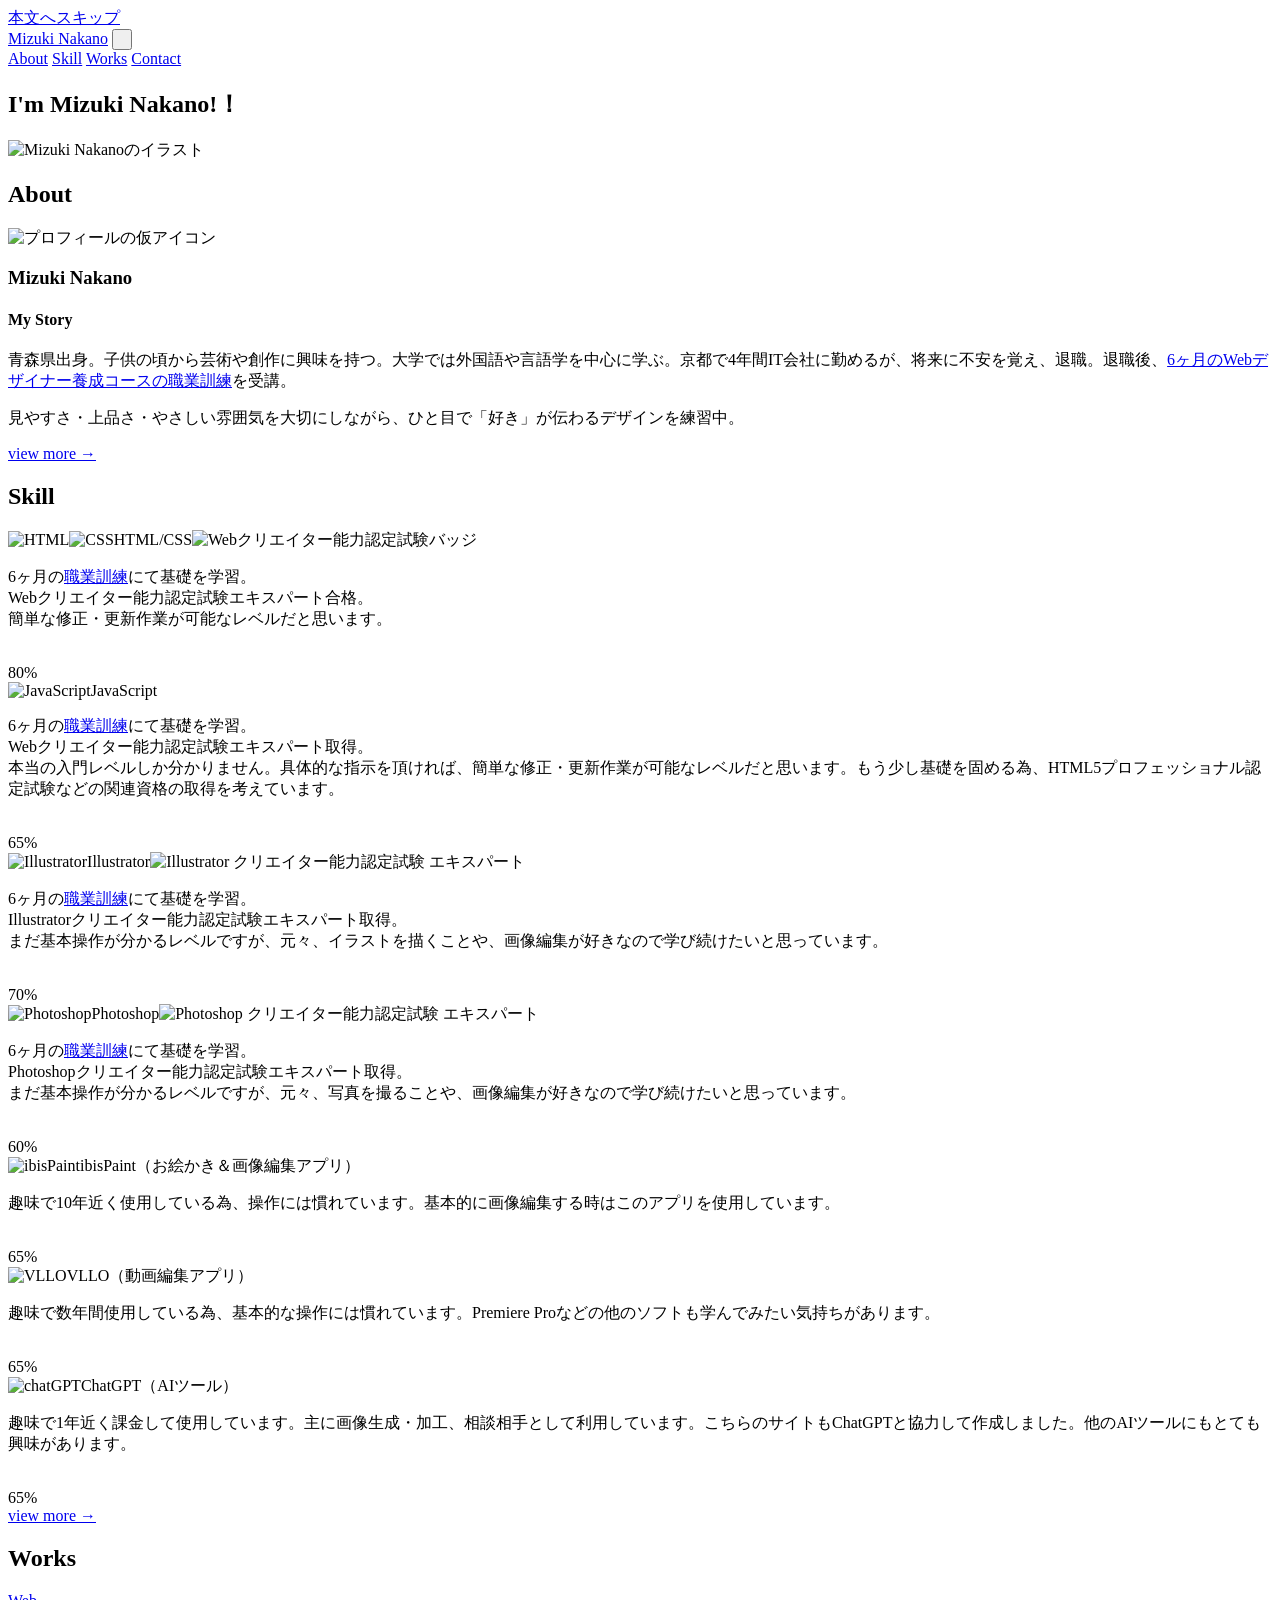
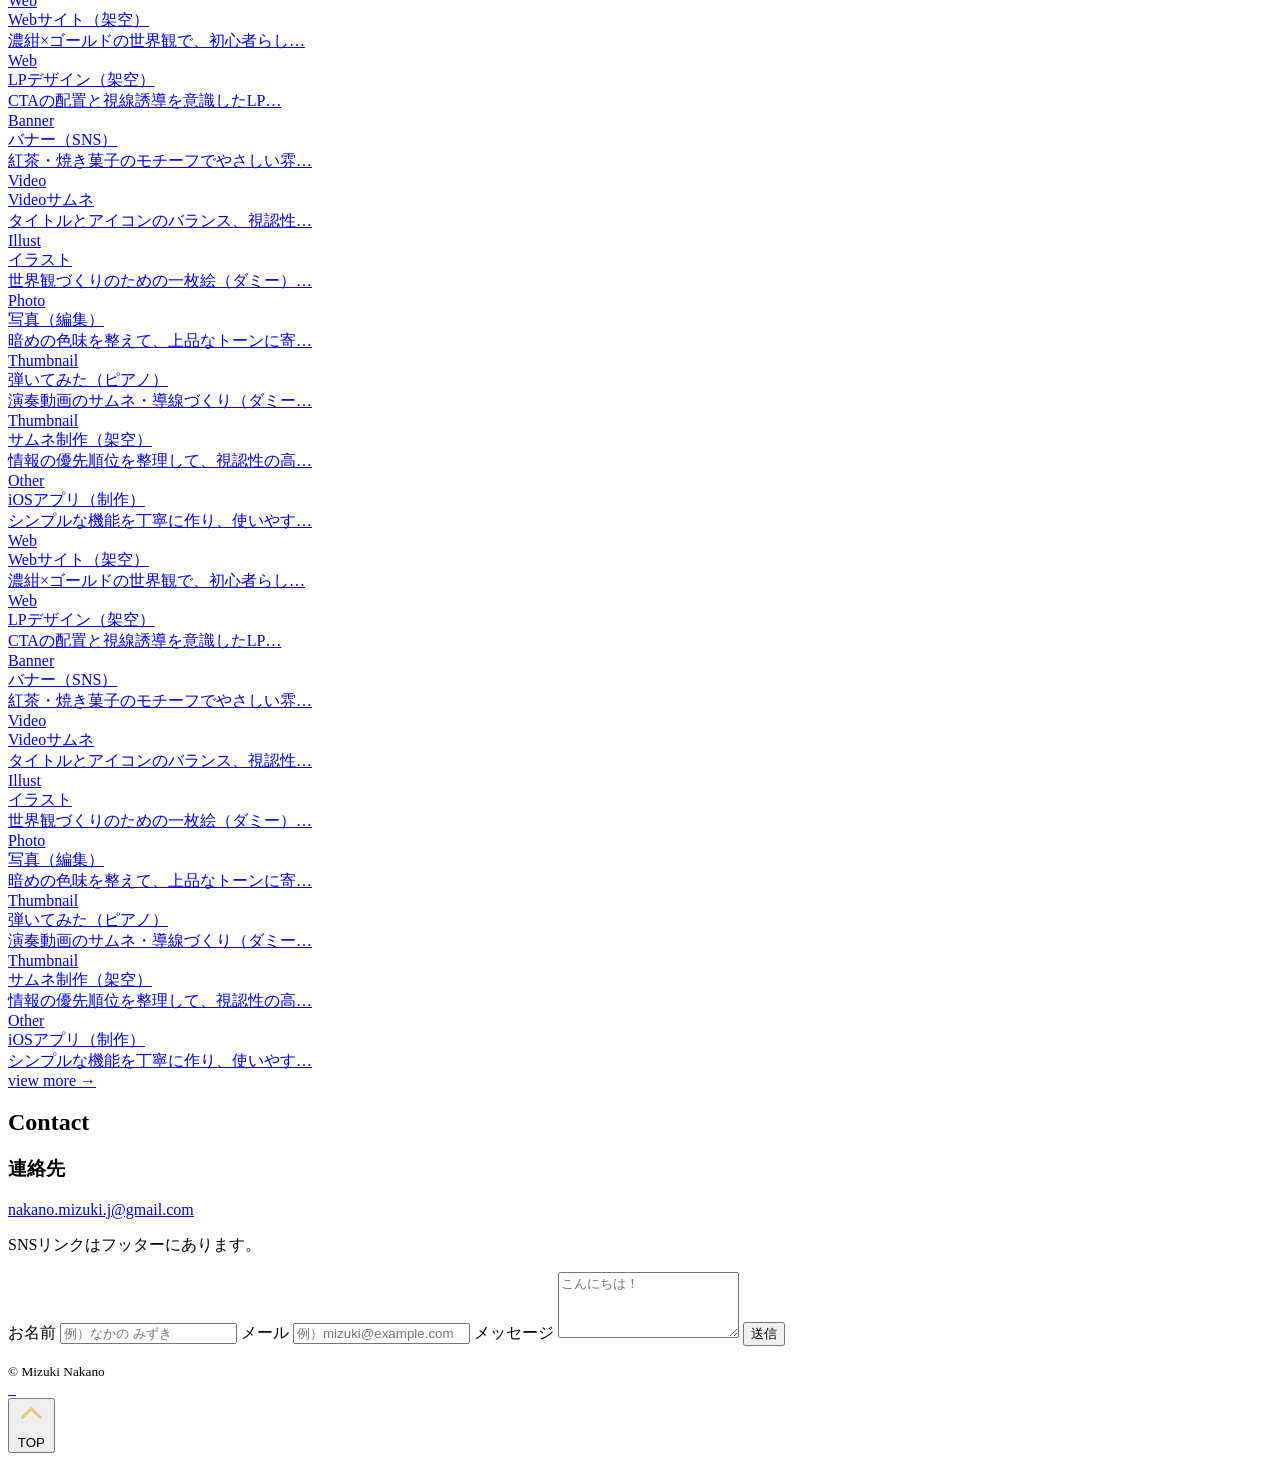
==== index.html @ 943a60b4 "MdTS追加" ====
<!DOCTYPE html>

<html lang="ja">
<head>
<meta charset="utf-8"/>
<meta content="width=device-width, initial-scale=1" name="viewport"/>
<title>Mizuki Nakano | Portfolio</title>
<meta content="濃紺×ゴールド、紅茶と音楽モチーフのポートフォリオ（テンプレ）" name="description"/>
<link href="style.css" rel="stylesheet"/>
</head>
<body>
<a class="skip" href="#main">本文へスキップ</a>
<div aria-hidden="true" class="float-layer"></div>
<header class="header">
<div class="header__inner">
<a class="site-title" href="index.html">Mizuki Nakano</a>
<button aria-controls="nav" aria-expanded="false" aria-label="メニュー" class="music-menu" id="menuBtn">
<span aria-hidden="true" class="music-menu__icon">
<img alt="" class="music-menu__img music-menu__img--staff" src="assets/img/menu-staff.png"/>
<img alt="" class="music-menu__img music-menu__img--rest" src="assets/img/menu-rest.png"/>
</span>
</button>
<nav aria-label="メインナビゲーション" class="nav" id="nav">
<a class="nav__link nav__link--eighth" href="about.html">About</a>
<a class="nav__link nav__link--double-eighth" href="skill.html">Skill</a>
<a class="nav__link nav__link--quarter" href="works.html">Works</a>
<a class="nav__link nav__link--triplet" href="index.html#contact">Contact</a>
</nav>
</div>
</header>
<main id="main">
<section class="hero hero--full" id="top">
<div class="hero__inner">
<div class="hero__copy">
<h1>I'm <span class="accent">Mizuki Nakano!！<!DOCTYPE html>
<html lang="en">
<head>
  <meta charset="UTF-8">
  <meta name="viewport" content="width=device-width, initial-scale=1.0">
  <title>Document</title>
</head>
<body>
  
</body>
</html></span></h1>
</div>
<div class="hero__media">
<img alt="Mizuki Nakanoのイラスト" class="hero__portrait" src="assets/img/mizuki-portrait.png"/>
</div>
</div>
</section>
<section class="section section--full" id="about">
<div class="wrap">
<h2 class="section__title">About</h2>
<div class="profile">
<div class="profile__avatar">
<img alt="プロフィールの仮アイコン" src="assets/img/avatar-top.jpg"/>
</div>
<div class="profile__main">
<h3 class="profile__name">Mizuki Nakano</h3>
<div class="story">
<h4 class="story__title">My Story</h4>
<p class="story__p">青森県出身。子供の頃から芸術や創作に興味を持つ。大学では外国語や言語学を中心に学ぶ。京都で4年間IT会社に勤めるが、将来に不安を覚え、退職。退職後、<a href="https://www.jeed.go.jp/location/shibu/hokkaido/q2k4vk000000t7z4-att/a1723510893607.pdf" target="_blank" rel="noopener noreferrer" class="link-pdf">6ヶ月のWebデザイナー養成コースの職業訓練</a>を受講。</p>
<p class="story__p">見やすさ・上品さ・やさしい雰囲気を大切にしながら、ひと目で「好き」が伝わるデザインを練習中。</p>
</div>
<div class="viewmore">
<a class="viewmore__link" href="about.html">view more →</a>
</div>
</div>
</div>
</div>
</section>
<section class="section section--soft section--full" id="skill">
<div class="wrap">
<h2 class="section__title">Skill</h2>
<div class="skill-grid">
<div class="skill-item has-badge">
<div class="skill-item__top"><span class="skill-title"><img src="assets/icons/html.svg" alt="HTML" class="skill-icon" id="html"><img src="assets/icons/css.svg" alt="CSS" class="skill-icon" id="css">HTML/CSS</span><img alt="Webクリエイター能力認定試験バッジ" class="skill-badge" src="assets/img/badge-webcreater.png"/></div>
<p class="skill-item__desc">6ヶ月の<a href="https://www.jeed.go.jp/location/shibu/hokkaido/q2k4vk000000t7z4-att/a1723510893607.pdf" target="_blank" rel="noopener noreferrer" class="link-pdf">職業訓練</a>にて基礎を学習。<br>Webクリエイター能力認定試験エキスパート合格。<br>簡単な修正・更新作業が可能なレベルだと思います。</p>
<div class="skill-item__notes">
<!-- <p class="skill-item__note">6ヶ月の職業訓練にて基礎を学習。</p>
<p class="skill-item__note">Webクリエイター能力認定試験エキスパート受験予定。</p> -->
</div>
<div class="skill-item__meter"><div class="teacup-meter teacup-meter--pour" data-level="80">
<div aria-hidden="true" class="teacup-meter__stack tea-container">
  <img class="tea-base" alt="" src="assets/img/tea_anim/cup60_01.png"/>
  <img class="tea-frame" data-frame="2" alt="" src="assets/img/tea_anim/cup60_02.png"/>
  <img class="tea-frame" data-frame="3" alt="" src="assets/img/tea_anim/cup60_03.png"/>
  <img class="tea-frame" data-frame="4" alt="" src="assets/img/tea_anim/cup60_04.png"/>
  <img class="tea-frame" data-frame="5" alt="" src="assets/img/tea_anim/cup60_05.png"/>
  <img class="tea-frame" data-frame="6" alt="" src="assets/img/tea_anim/cup60_06.png"/>
  <img class="tea-frame" data-frame="7" alt="" src="assets/img/tea_anim/cup60_07.png"/>
  <img class="tea-final" data-final="true" alt="" src="assets/img/tea_anim/cup60_08.png"/>
</div>
<div class="teacup-meter__pct">80%</div></div>
</div>
</div>
<div class="skill-item">
<div class="skill-item__top"><span class="skill-title"><img src="assets/icons/javascript.svg" alt="JavaScript" class="skill-icon" id="javascript">JavaScript</span></div>
<p class="skill-item__desc">6ヶ月の<a href="https://www.jeed.go.jp/location/shibu/hokkaido/q2k4vk000000t7z4-att/a1723510893607.pdf" target="_blank" rel="noopener noreferrer" class="link-pdf">職業訓練</a>にて基礎を学習。<br>Webクリエイター能力認定試験エキスパート取得。<br>本当の入門レベルしか分かりません。具体的な指示を頂ければ、簡単な修正・更新作業が可能なレベルだと思います。もう少し基礎を固める為、HTML5プロフェッショナル認定試験などの関連資格の取得を考えています。</p>
<div class="skill-item__notes">
<!-- <p class="skill-item__note">6ヶ月の職業訓練にて基礎を学習。</p> -->
</div>
<div class="skill-item__meter"><div class="teacup-meter teacup-meter--pour" data-level="65">
<div aria-hidden="true" class="teacup-meter__stack tea-container">
  <img class="tea-base" alt="" src="assets/img/tea_anim/cup60_01.png"/>
  <img class="tea-frame" data-frame="2" alt="" src="assets/img/tea_anim/cup60_02.png"/>
  <img class="tea-frame" data-frame="3" alt="" src="assets/img/tea_anim/cup60_03.png"/>
  <img class="tea-frame" data-frame="4" alt="" src="assets/img/tea_anim/cup60_04.png"/>
  <img class="tea-frame" data-frame="5" alt="" src="assets/img/tea_anim/cup60_05.png"/>
  <img class="tea-frame" data-frame="6" alt="" src="assets/img/tea_anim/cup60_06.png"/>
  <img class="tea-frame" data-frame="7" alt="" src="assets/img/tea_anim/cup60_07.png"/>
  <img class="tea-final" data-final="true" alt="" src="assets/img/tea_anim/cup60_08.png"/>
</div>
<div class="teacup-meter__pct">65%</div></div>
</div>
</div>
<div class="skill-item has-badge">
<div class="skill-item__top">
  <!-- <h3 class="skill-title">
  <img src="assets/icons/illustrator.svg" alt="Illustrator" class="skill-icon">
  Illustrator
</h3> -->
<span class="skill-title"><img src="assets/icons/illustrator.svg" alt="Illustrator" class="skill-icon" id="ai">Illustrator</span><img alt="Illustrator クリエイター能力認定試験 エキスパート" class="skill-badge" src="assets/img/badge-illustrator.png"/></div>
<p class="skill-item__desc">6ヶ月の<a href="https://www.jeed.go.jp/location/shibu/hokkaido/q2k4vk000000t7z4-att/a1723510893607.pdf" target="_blank" rel="noopener noreferrer" class="link-pdf">職業訓練</a>にて基礎を学習。<br>Illustratorクリエイター能力認定試験エキスパート取得。<br>まだ基本操作が分かるレベルですが、元々、イラストを描くことや、画像編集が好きなので学び続けたいと思っています。</p>
<div class="skill-item__notes">
<!-- <p class="skill-item__note">6ヶ月の職業訓練にて基礎を学習。</p> -->
<!-- <p class="skill-item__note">Illustratorクリエイター能力認定試験エキスパート取得。</p> -->
</div>
<div class="skill-item__meter"><div class="teacup-meter teacup-meter--pour" data-level="70">
<div aria-hidden="true" class="teacup-meter__stack tea-container">
  <img class="tea-base" alt="" src="assets/img/tea_anim/cup60_01.png"/>
  <img class="tea-frame" data-frame="2" alt="" src="assets/img/tea_anim/cup60_02.png"/>
  <img class="tea-frame" data-frame="3" alt="" src="assets/img/tea_anim/cup60_03.png"/>
  <img class="tea-frame" data-frame="4" alt="" src="assets/img/tea_anim/cup60_04.png"/>
  <img class="tea-frame" data-frame="5" alt="" src="assets/img/tea_anim/cup60_05.png"/>
  <img class="tea-frame" data-frame="6" alt="" src="assets/img/tea_anim/cup60_06.png"/>
  <img class="tea-frame" data-frame="7" alt="" src="assets/img/tea_anim/cup60_07.png"/>
  <img class="tea-final" data-final="true" alt="" src="assets/img/tea_anim/cup60_08.png"/>
</div>
<div class="teacup-meter__pct">70%</div></div>
</div>
</div>
<div class="skill-item has-badge">
<div class="skill-item__top"><span class="skill-title"><img src="assets/icons/photoshop.svg" alt="Photoshop" class="skill-icon" id="ps">Photoshop</span><img alt="Photoshop クリエイター能力認定試験 エキスパート" class="skill-badge" src="assets/img/badge-photoshop.png"/></div>
<p class="skill-item__desc">6ヶ月の<a href="https://www.jeed.go.jp/location/shibu/hokkaido/q2k4vk000000t7z4-att/a1723510893607.pdf" target="_blank" rel="noopener noreferrer" class="link-pdf">職業訓練</a>にて基礎を学習。<br>Photoshopクリエイター能力認定試験エキスパート取得。<br>まだ基本操作が分かるレベルですが、元々、写真を撮ることや、画像編集が好きなので学び続けたいと思っています。</p>
<div class="skill-item__notes">
<!-- <p class="skill-item__note">6ヶ月の職業訓練にて基礎を学習。</p>
<p class="skill-item__note">Photoshopクリエイター能力認定試験エキスパート取得。</p> -->
</div>
<div class="skill-item__meter"><div class="teacup-meter teacup-meter--pour" data-level="60">
<div aria-hidden="true" class="teacup-meter__stack tea-container">
  <img class="tea-base" alt="" src="assets/img/tea_anim/cup60_01.png"/>
  <img class="tea-frame" data-frame="2" alt="" src="assets/img/tea_anim/cup60_02.png"/>
  <img class="tea-frame" data-frame="3" alt="" src="assets/img/tea_anim/cup60_03.png"/>
  <img class="tea-frame" data-frame="4" alt="" src="assets/img/tea_anim/cup60_04.png"/>
  <img class="tea-frame" data-frame="5" alt="" src="assets/img/tea_anim/cup60_05.png"/>
  <img class="tea-frame" data-frame="6" alt="" src="assets/img/tea_anim/cup60_06.png"/>
  <img class="tea-frame" data-frame="7" alt="" src="assets/img/tea_anim/cup60_07.png"/>
  <img class="tea-final" data-final="true" alt="" src="assets/img/tea_anim/cup60_08.png"/>
</div>
<div class="teacup-meter__pct">60%</div></div>
</div>
</div>

<div class="skill-item">
<div class="skill-item__top"><span class="skill-title"><img src="assets/icons/ibis.png" alt="ibisPaint" class="skill-icon" id="ibis">ibisPaint（お絵かき＆画像編集アプリ）</span></div>
<p class="skill-item__desc">趣味で10年近く使用している為、操作には慣れています。基本的に画像編集する時はこのアプリを使用しています。</p>
<div class="skill-item__notes">
<!-- <p class="skill-item__note">6ヶ月の職業訓練にて基礎を学習。</p> -->
</div>
<div class="skill-item__meter"><div class="teacup-meter teacup-meter--pour" data-level="65">
<div aria-hidden="true" class="teacup-meter__stack tea-container">
  <img class="tea-base" alt="" src="assets/img/tea_anim/cup60_01.png"/>
  <img class="tea-frame" data-frame="2" alt="" src="assets/img/tea_anim/cup60_02.png"/>
  <img class="tea-frame" data-frame="3" alt="" src="assets/img/tea_anim/cup60_03.png"/>
  <img class="tea-frame" data-frame="4" alt="" src="assets/img/tea_anim/cup60_04.png"/>
  <img class="tea-frame" data-frame="5" alt="" src="assets/img/tea_anim/cup60_05.png"/>
  <img class="tea-frame" data-frame="6" alt="" src="assets/img/tea_anim/cup60_06.png"/>
  <img class="tea-frame" data-frame="7" alt="" src="assets/img/tea_anim/cup60_07.png"/>
  <img class="tea-final" data-final="true" alt="" src="assets/img/tea_anim/cup60_08.png"/>
</div>
<div class="teacup-meter__pct">65%</div></div>
</div>
</div>

<div class="skill-item">
<div class="skill-item__top"><span class="skill-title"><img src="assets/icons/vllo.png" alt="VLLO" class="skill-icon" id="vllo">VLLO（動画編集アプリ）</span></div>
<p class="skill-item__desc">趣味で数年間使用している為、基本的な操作には慣れています。Premiere Proなどの他のソフトも学んでみたい気持ちがあります。</p>
<div class="skill-item__notes">
<!-- <p class="skill-item__note">6ヶ月の職業訓練にて基礎を学習。</p> -->
</div>
<div class="skill-item__meter"><div class="teacup-meter teacup-meter--pour" data-level="65">
<div aria-hidden="true" class="teacup-meter__stack tea-container">
  <img class="tea-base" alt="" src="assets/img/tea_anim/cup60_01.png"/>
  <img class="tea-frame" data-frame="2" alt="" src="assets/img/tea_anim/cup60_02.png"/>
  <img class="tea-frame" data-frame="3" alt="" src="assets/img/tea_anim/cup60_03.png"/>
  <img class="tea-frame" data-frame="4" alt="" src="assets/img/tea_anim/cup60_04.png"/>
  <img class="tea-frame" data-frame="5" alt="" src="assets/img/tea_anim/cup60_05.png"/>
  <img class="tea-frame" data-frame="6" alt="" src="assets/img/tea_anim/cup60_06.png"/>
  <img class="tea-frame" data-frame="7" alt="" src="assets/img/tea_anim/cup60_07.png"/>
  <img class="tea-final" data-final="true" alt="" src="assets/img/tea_anim/cup60_08.png"/>
</div>
<div class="teacup-meter__pct">65%</div></div>
</div>
</div>

<div class="skill-item">
<div class="skill-item__top"><span class="skill-title"><img src="assets/icons/chatGPT.svg" alt="chatGPT" class="skill-icon" id="chatGPT">ChatGPT（AIツール）</span></div>
<p class="skill-item__desc">趣味で1年近く課金して使用しています。主に画像生成・加工、相談相手として利用しています。こちらのサイトもChatGPTと協力して作成しました。他のAIツールにもとても興味があります。</p>
<div class="skill-item__notes">
<!-- <p class="skill-item__note">6ヶ月の職業訓練にて基礎を学習。</p> -->
</div>
<div class="skill-item__meter"><div class="teacup-meter teacup-meter--pour" data-level="65">
<div aria-hidden="true" class="teacup-meter__stack tea-container">
  <img class="tea-base" alt="" src="assets/img/tea_anim/cup60_01.png"/>
  <img class="tea-frame" data-frame="2" alt="" src="assets/img/tea_anim/cup60_02.png"/>
  <img class="tea-frame" data-frame="3" alt="" src="assets/img/tea_anim/cup60_03.png"/>
  <img class="tea-frame" data-frame="4" alt="" src="assets/img/tea_anim/cup60_04.png"/>
  <img class="tea-frame" data-frame="5" alt="" src="assets/img/tea_anim/cup60_05.png"/>
  <img class="tea-frame" data-frame="6" alt="" src="assets/img/tea_anim/cup60_06.png"/>
  <img class="tea-frame" data-frame="7" alt="" src="assets/img/tea_anim/cup60_07.png"/>
  <img class="tea-final" data-final="true" alt="" src="assets/img/tea_anim/cup60_08.png"/>
</div>
<div class="teacup-meter__pct">65%</div></div>
</div>
</div>

</div>
<div class="viewmore">
<a class="viewmore__link" href="skill.html">view more →</a>
</div>
</div>
</section>
<section class="section section--full" id="works">
<div class="wrap">
<h2 class="section__title">Works</h2>
<div aria-label="作品の横スクロール（ホバーで停止）" class="works-marquee">
<div class="works-track">
<a class="work-chip" href="works.html?open=web" style="--bg:url('assets/img/works/web-site.png')">
<div class="work-chip__top"><span class="badge">Web</span> </div>
<div class="work-chip__title">Webサイト（架空）</div>
<div class="work-chip__text">濃紺×ゴールドの世界観で、初心者らし…</div>
</a>
<a class="work-chip" href="works.html?open=lp" style="--bg:url('assets/img/works/lp.png')">
<div class="work-chip__top"><span class="badge">Web</span> </div>
<div class="work-chip__title">LPデザイン（架空）</div>
<div class="work-chip__text">CTAの配置と視線誘導を意識したLP…</div>
</a>
<a class="work-chip" href="works.html?open=banner" style="--bg:url('assets/img/works/banner.png')">
<div class="work-chip__top"><span class="badge">Banner</span> </div>
<div class="work-chip__title">バナー（SNS）</div>
<div class="work-chip__text">紅茶・焼き菓子のモチーフでやさしい雰…</div>
</a>
<a class="work-chip" href="works.html?open=travel" style="--bg:url('assets/img/works/thumbnail.png')">
<div class="work-chip__top"><span class="badge">Video</span> </div>
<div class="work-chip__title">Videoサムネ</div>
<div class="work-chip__text">タイトルとアイコンのバランス、視認性…</div>
</a>
<a class="work-chip" href="works.html?open=portrait" style="--bg:url('assets/img/works/illustration.png')">
<div class="work-chip__top"><span class="badge">Illust</span> </div>
<div class="work-chip__title">イラスト</div>
<div class="work-chip__text">世界観づくりのための一枚絵（ダミー）…</div>
</a>
<a class="work-chip" href="works.html?open=mansion" style="--bg:url('assets/img/works/photo.png')">
<div class="work-chip__top"><span class="badge">Photo</span> </div>
<div class="work-chip__title">写真（編集）</div>
<div class="work-chip__text">暗めの色味を整えて、上品なトーンに寄…</div>
</a>
<a class="work-chip" href="works.html?open=piano" style="--bg:url('assets/img/works/piano-video.png')">
<div class="work-chip__top"><span class="badge">Thumbnail</span> </div>
<div class="work-chip__title">弾いてみた（ピアノ）</div>
<div class="work-chip__text">演奏動画のサムネ・導線づくり（ダミー…</div>
</a>
<a class="work-chip" href="works.html?open=thumb2" style="--bg:url('assets/img/works/thumbnail2.png')">
<div class="work-chip__top"><span class="badge">Thumbnail</span> </div>
<div class="work-chip__title">サムネ制作（架空）</div>
<div class="work-chip__text">情報の優先順位を整理して、視認性の高…</div>
</a>
<a class="work-chip" href="works.html?open=other" style="--bg:url('assets/img/works/ios-app.png')">
<div class="work-chip__top"><span class="badge">Other</span> </div>
<div class="work-chip__title">iOSアプリ（制作）</div>
<div class="work-chip__text">シンプルな機能を丁寧に作り、使いやす…</div>
</a>
<a class="work-chip" href="works.html?open=web" style="--bg:url('assets/img/works/web-site.png')">
<div class="work-chip__top"><span class="badge">Web</span> </div>
<div class="work-chip__title">Webサイト（架空）</div>
<div class="work-chip__text">濃紺×ゴールドの世界観で、初心者らし…</div>
</a>
<a class="work-chip" href="works.html?open=lp" style="--bg:url('assets/img/works/lp.png')">
<div class="work-chip__top"><span class="badge">Web</span> </div>
<div class="work-chip__title">LPデザイン（架空）</div>
<div class="work-chip__text">CTAの配置と視線誘導を意識したLP…</div>
</a>
<a class="work-chip" href="works.html?open=banner" style="--bg:url('assets/img/works/banner.png')">
<div class="work-chip__top"><span class="badge">Banner</span> </div>
<div class="work-chip__title">バナー（SNS）</div>
<div class="work-chip__text">紅茶・焼き菓子のモチーフでやさしい雰…</div>
</a>
<a class="work-chip" href="works.html?open=travel" style="--bg:url('assets/img/works/thumbnail.png')">
<div class="work-chip__top"><span class="badge">Video</span> </div>
<div class="work-chip__title">Videoサムネ</div>
<div class="work-chip__text">タイトルとアイコンのバランス、視認性…</div>
</a>
<a class="work-chip" href="works.html?open=portrait" style="--bg:url('assets/img/works/illustration.png')">
<div class="work-chip__top"><span class="badge">Illust</span> </div>
<div class="work-chip__title">イラスト</div>
<div class="work-chip__text">世界観づくりのための一枚絵（ダミー）…</div>
</a>
<a class="work-chip" href="works.html?open=mansion" style="--bg:url('assets/img/works/photo.png')">
<div class="work-chip__top"><span class="badge">Photo</span> </div>
<div class="work-chip__title">写真（編集）</div>
<div class="work-chip__text">暗めの色味を整えて、上品なトーンに寄…</div>
</a>
<a class="work-chip" href="works.html?open=piano" style="--bg:url('assets/img/works/piano-video.png')">
<div class="work-chip__top"><span class="badge">Thumbnail</span> </div>
<div class="work-chip__title">弾いてみた（ピアノ）</div>
<div class="work-chip__text">演奏動画のサムネ・導線づくり（ダミー…</div>
</a>
<a class="work-chip" href="works.html?open=thumb2" style="--bg:url('assets/img/works/thumbnail2.png')">
<div class="work-chip__top"><span class="badge">Thumbnail</span> </div>
<div class="work-chip__title">サムネ制作（架空）</div>
<div class="work-chip__text">情報の優先順位を整理して、視認性の高…</div>
</a>
<a class="work-chip" href="works.html?open=other" style="--bg:url('assets/img/works/ios-app.png')">
<div class="work-chip__top"><span class="badge">Other</span> </div>
<div class="work-chip__title">iOSアプリ（制作）</div>
<div class="work-chip__text">シンプルな機能を丁寧に作り、使いやす…</div>
</a>
</div>
</div>
<div class="viewmore">
<a class="viewmore__link" href="works.html">view more →</a>
</div>
</div>
</section>
<section class="section section--soft" id="contact">
<div class="wrap">
<h2 class="section__title">Contact</h2>
<div class="panel">
<div class="panel__box">
<h3>連絡先</h3>
<p><a class="mail" href="mailto:nakano.mizuki.j@gmail.com">nakano.mizuki.j@gmail.com</a></p>
<p class="muted">SNSリンクはフッターにあります。</p>
</div>
<form class="panel__box form" id="contactForm">
<label>
<span>お名前</span>
<input placeholder="例）なかの みずき" required="" type="text"/>
</label>
<label>
<span>メール</span>
<input placeholder="例）mizuki@example.com" required="" type="email"/>
</label>
<label>
<span>メッセージ</span>
<textarea placeholder="こんにちは！" required="" rows="4"></textarea>
</label>
<button class="btn btn--full" type="button" id="contactSendBtn">送信</button>
<p aria-live="polite" class="form__note" role="status"></p>
</form>
</div>
</div>
</section>
</main>
<footer class="footer">
<div class="wrap footer__inner">
<div class="footer__left">
<small>© <span id="year"></span> Mizuki Nakano</small>
</div>
<div aria-label="SNSリンク" class="social">
<a aria-label="X" class="social__link" href="https://x.com/" rel="noreferrer" target="_blank">
<img alt="" src="assets/icons/x.svg"/>
</a>
<a aria-label="Instagram" class="social__link" href="https://www.instagram.com/mii_nya0704" rel="noreferrer" target="_blank">
<img alt="" src="assets/icons/instagram.svg"/>
</a>
<a aria-label="Video" class="social__link" href="https://www.youtube.com/@vvh0_1z_3e" rel="noreferrer" target="_blank">
<img alt="" src="assets/icons/youtube.svg"/>
</a>
</div>
</div>
</footer>
<script defer="" src="script.js"></script>
<button aria-label="ページトップへ戻る" class="to-top" id="toTopBtn" type="button">
<span aria-hidden="true" class="to-top__icon">
<svg aria-hidden="true" fill="none" viewbox="0 0 24 24">
<path d="M12 6 L5 13" stroke="rgba(226,199,111,.95)" stroke-linecap="round" stroke-width="2.2"></path>
<path d="M12 6 L19 13" stroke="rgba(226,199,111,.95)" stroke-linecap="round" stroke-width="2.2"></path>
</svg>
</span>
<span class="to-top__label">TOP</span>
</button>
</body>
</html>
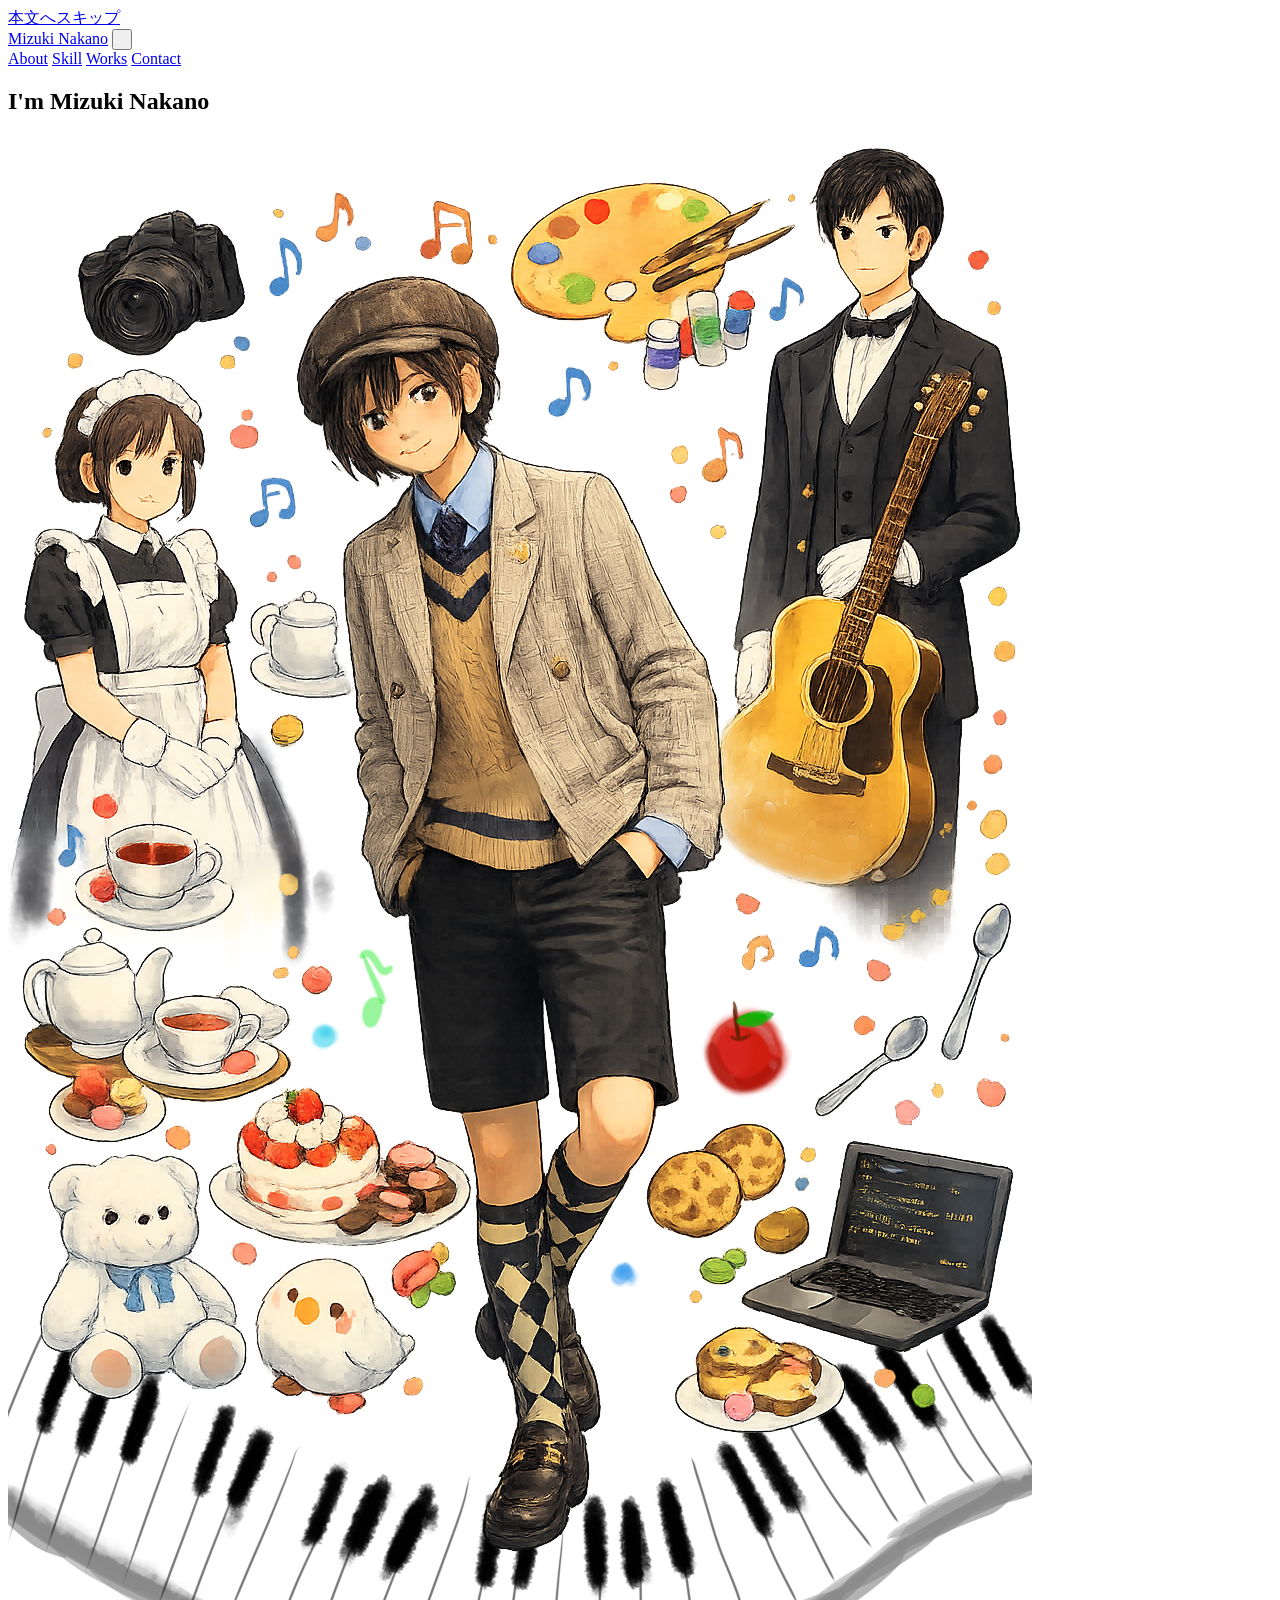
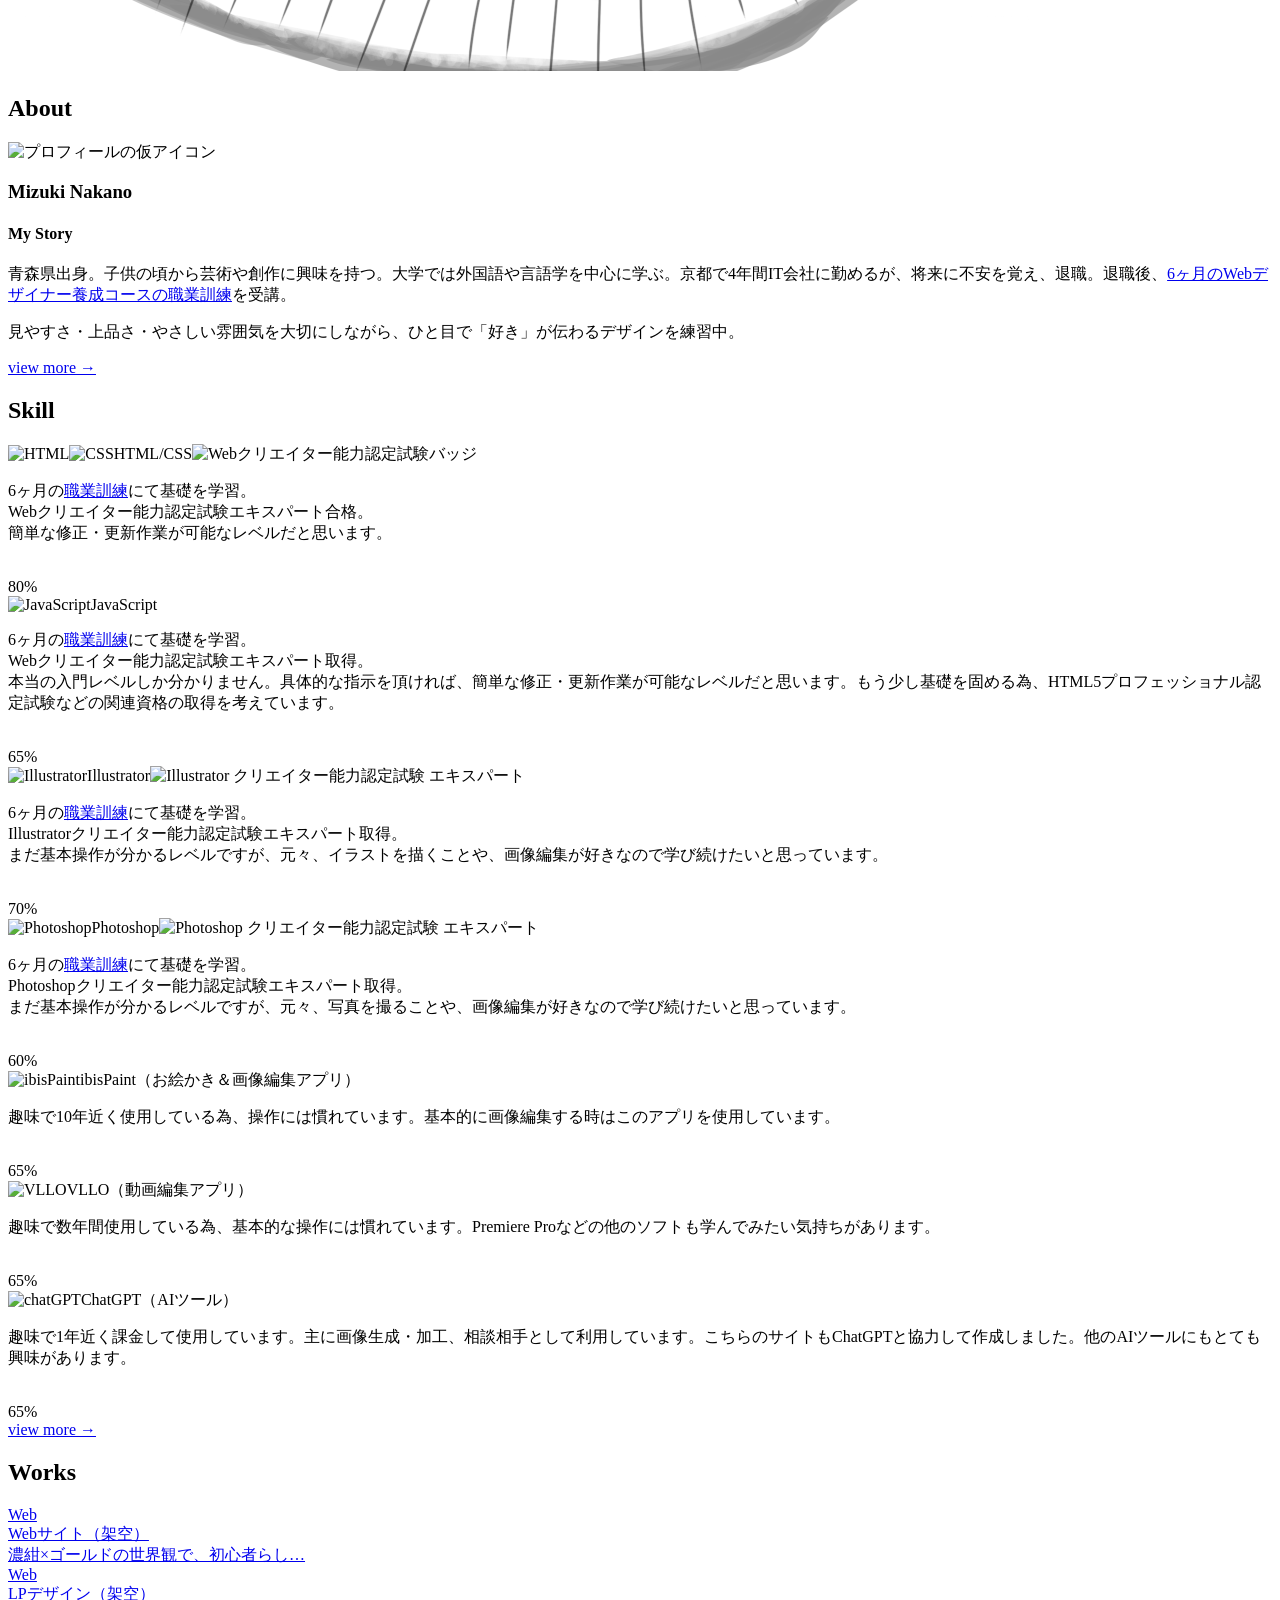
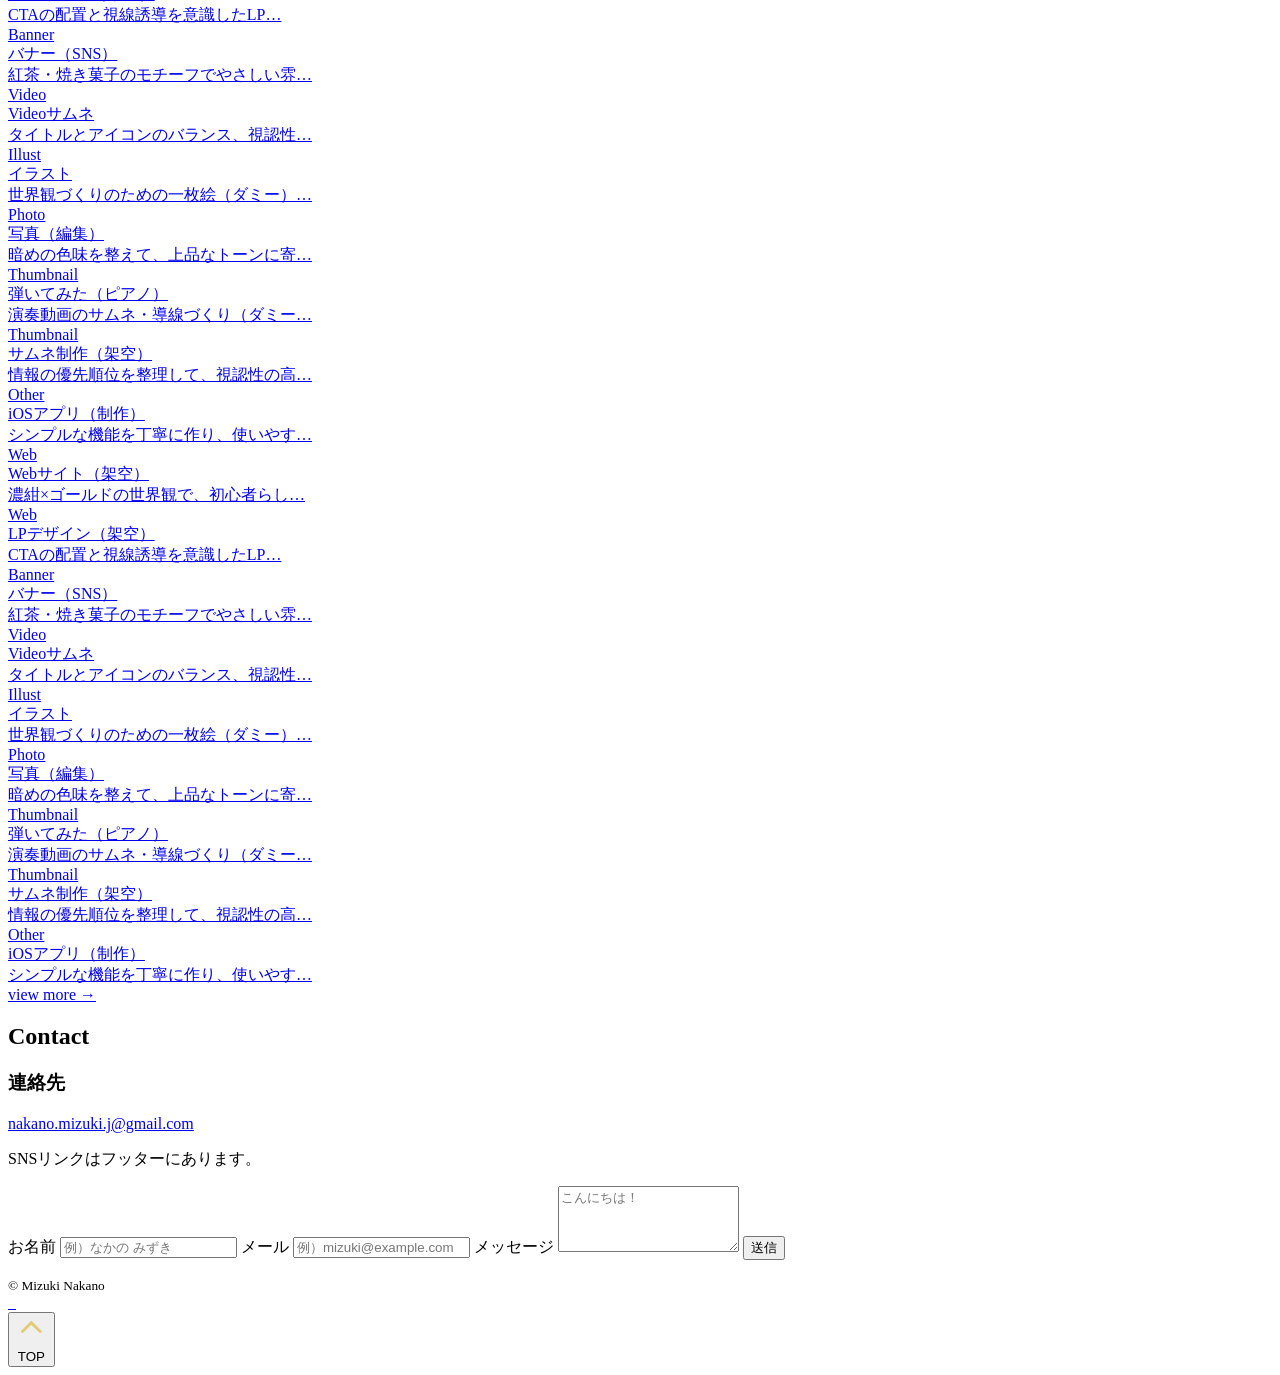
==== commit 110b7bff: "ポートフォリオサイト追加" ====
--- a/index.html
+++ b/index.html
@@ -32,7 +32,7 @@
 <section class="hero hero--full" id="top">
 <div class="hero__inner">
 <div class="hero__copy">
-<h1>I'm <span class="accent">Mizuki Nakano!！<!DOCTYPE html>
+<h1>I'm <span class="accent">Mizuki Nakano<!DOCTYPE html>
 <html lang="en">
 <head>
   <meta charset="UTF-8">
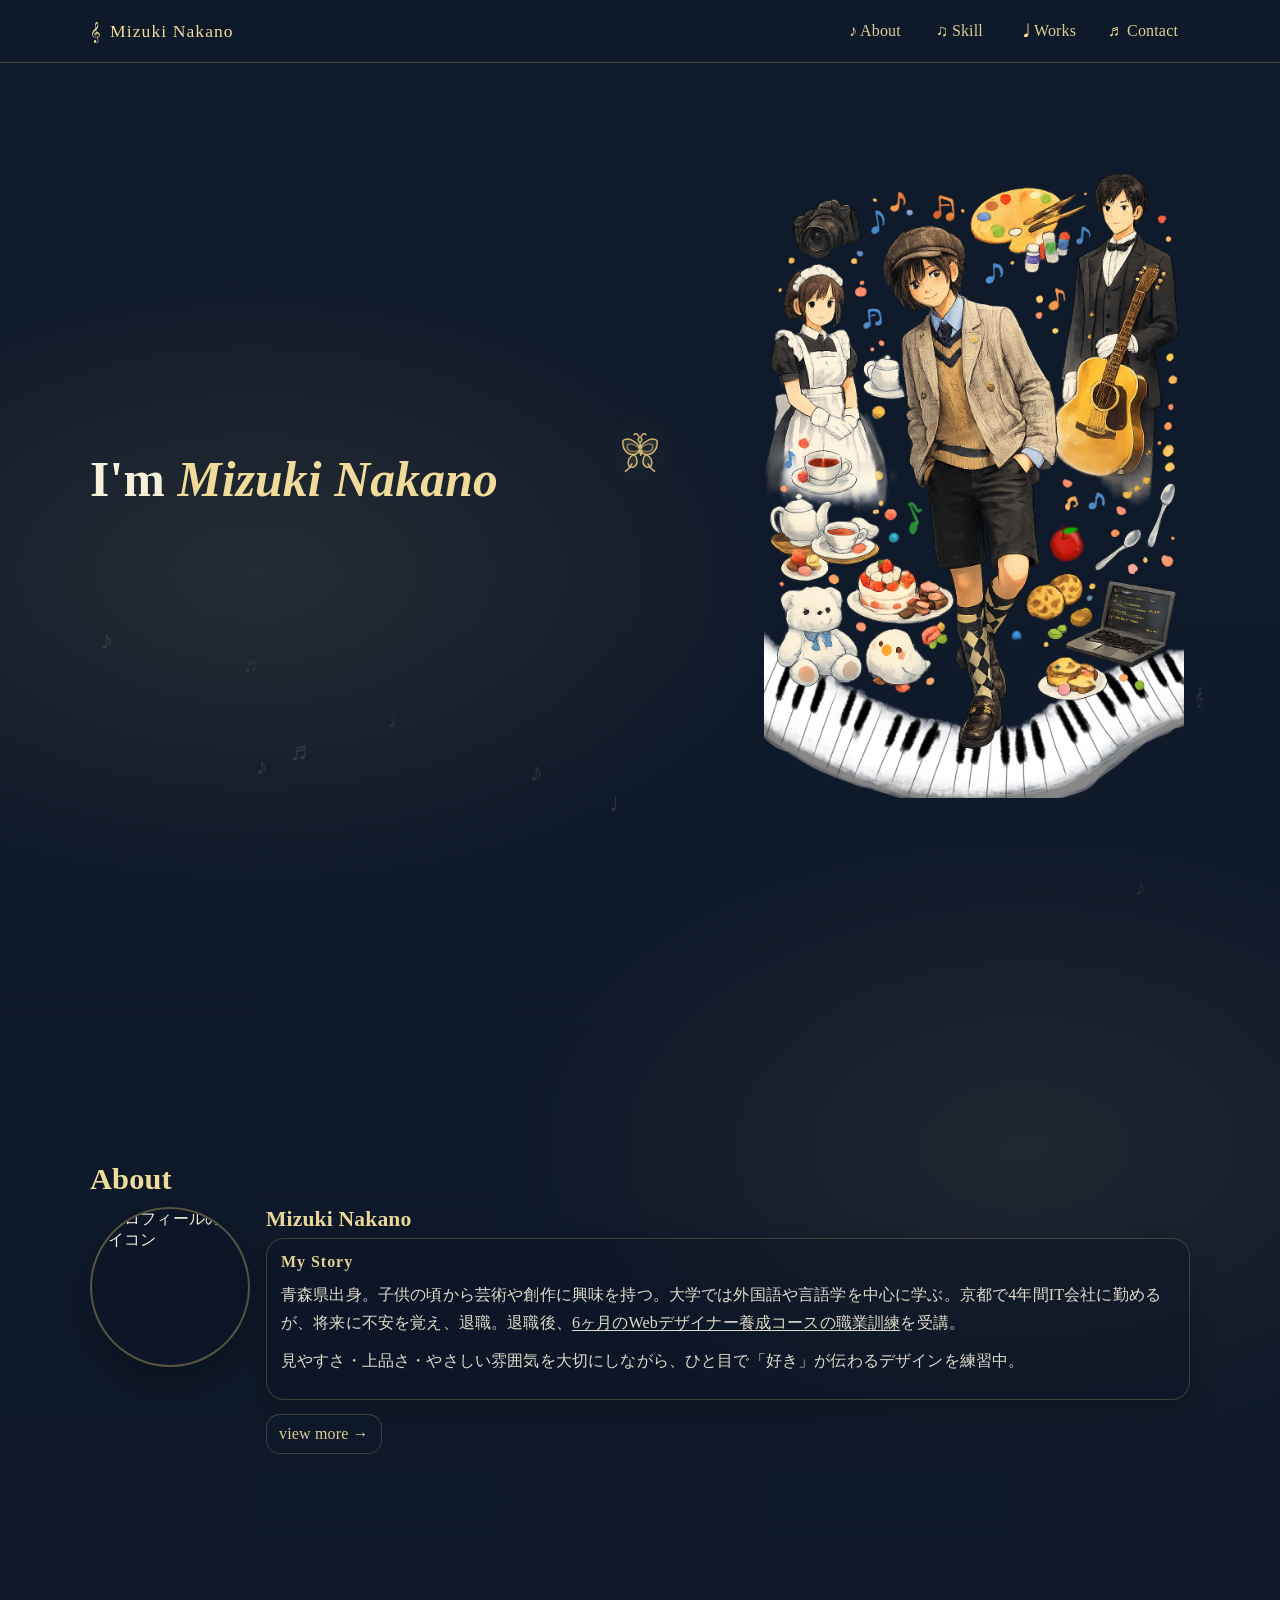
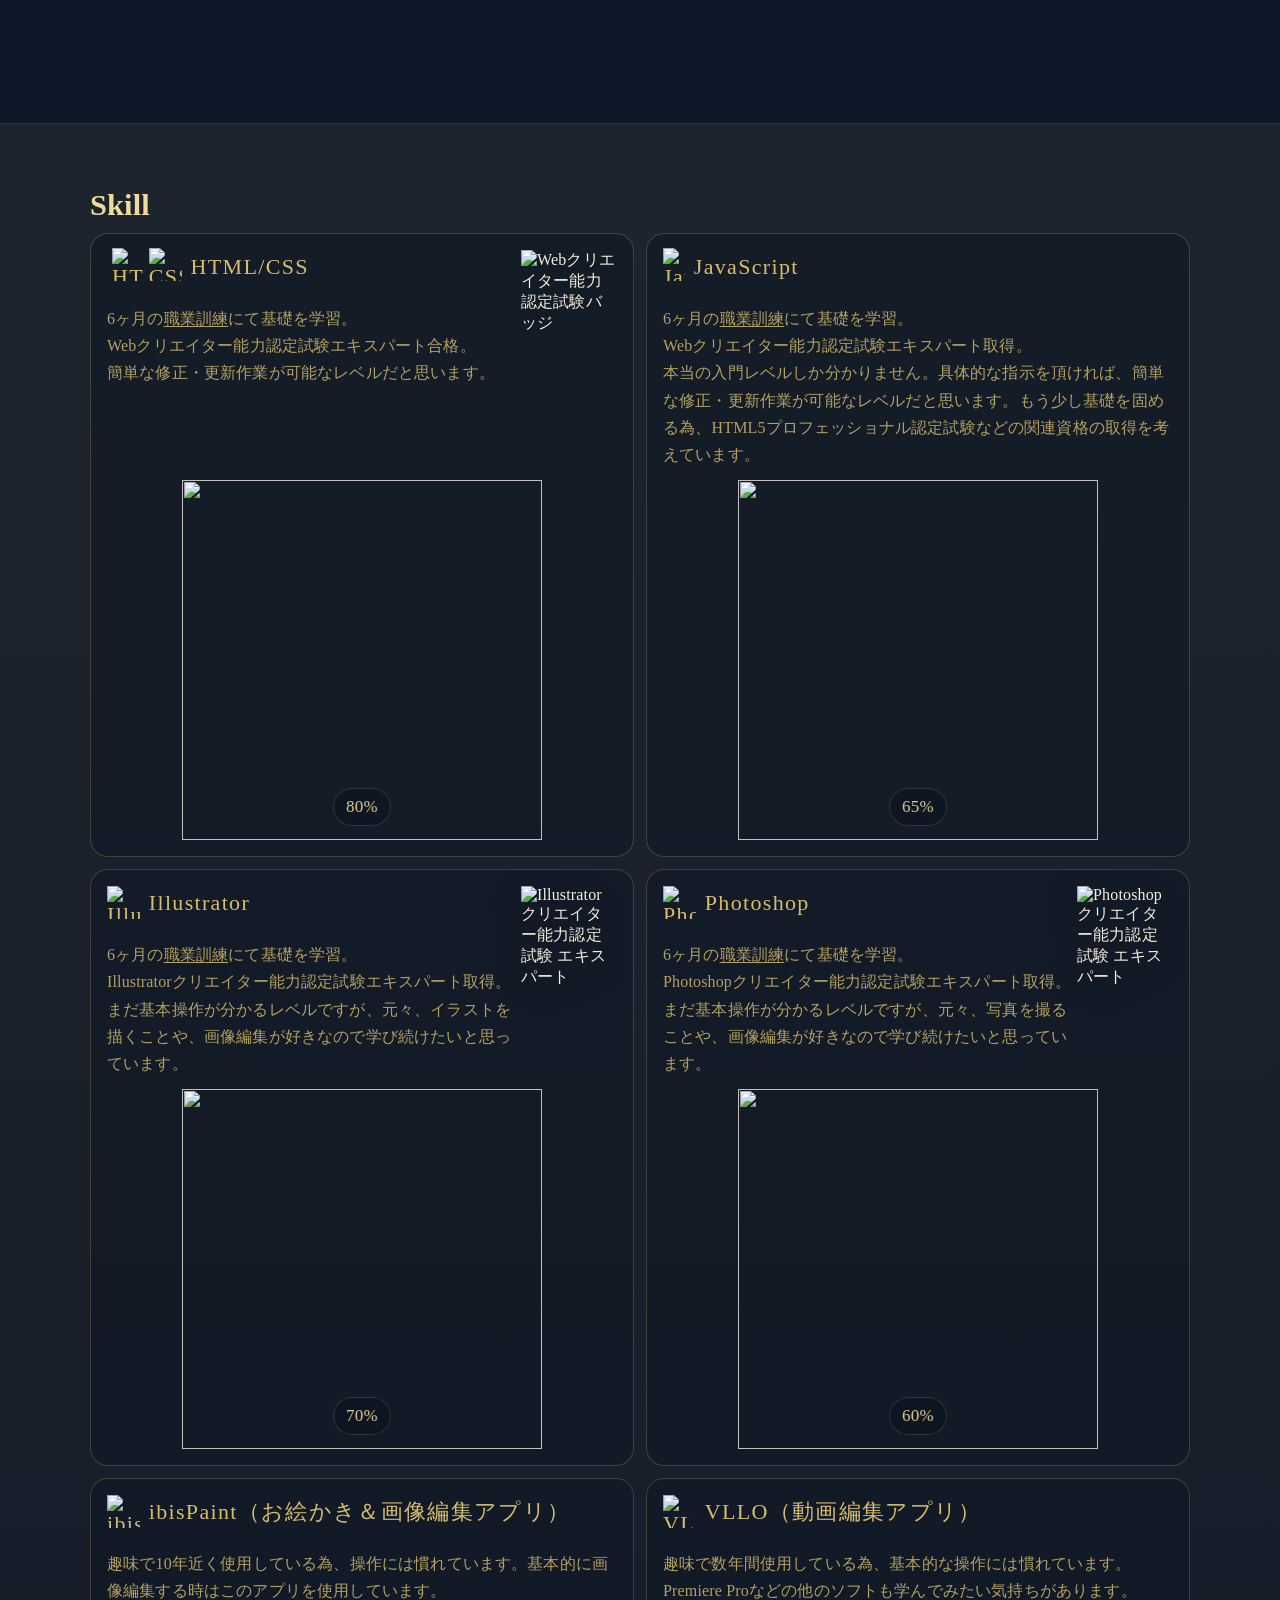
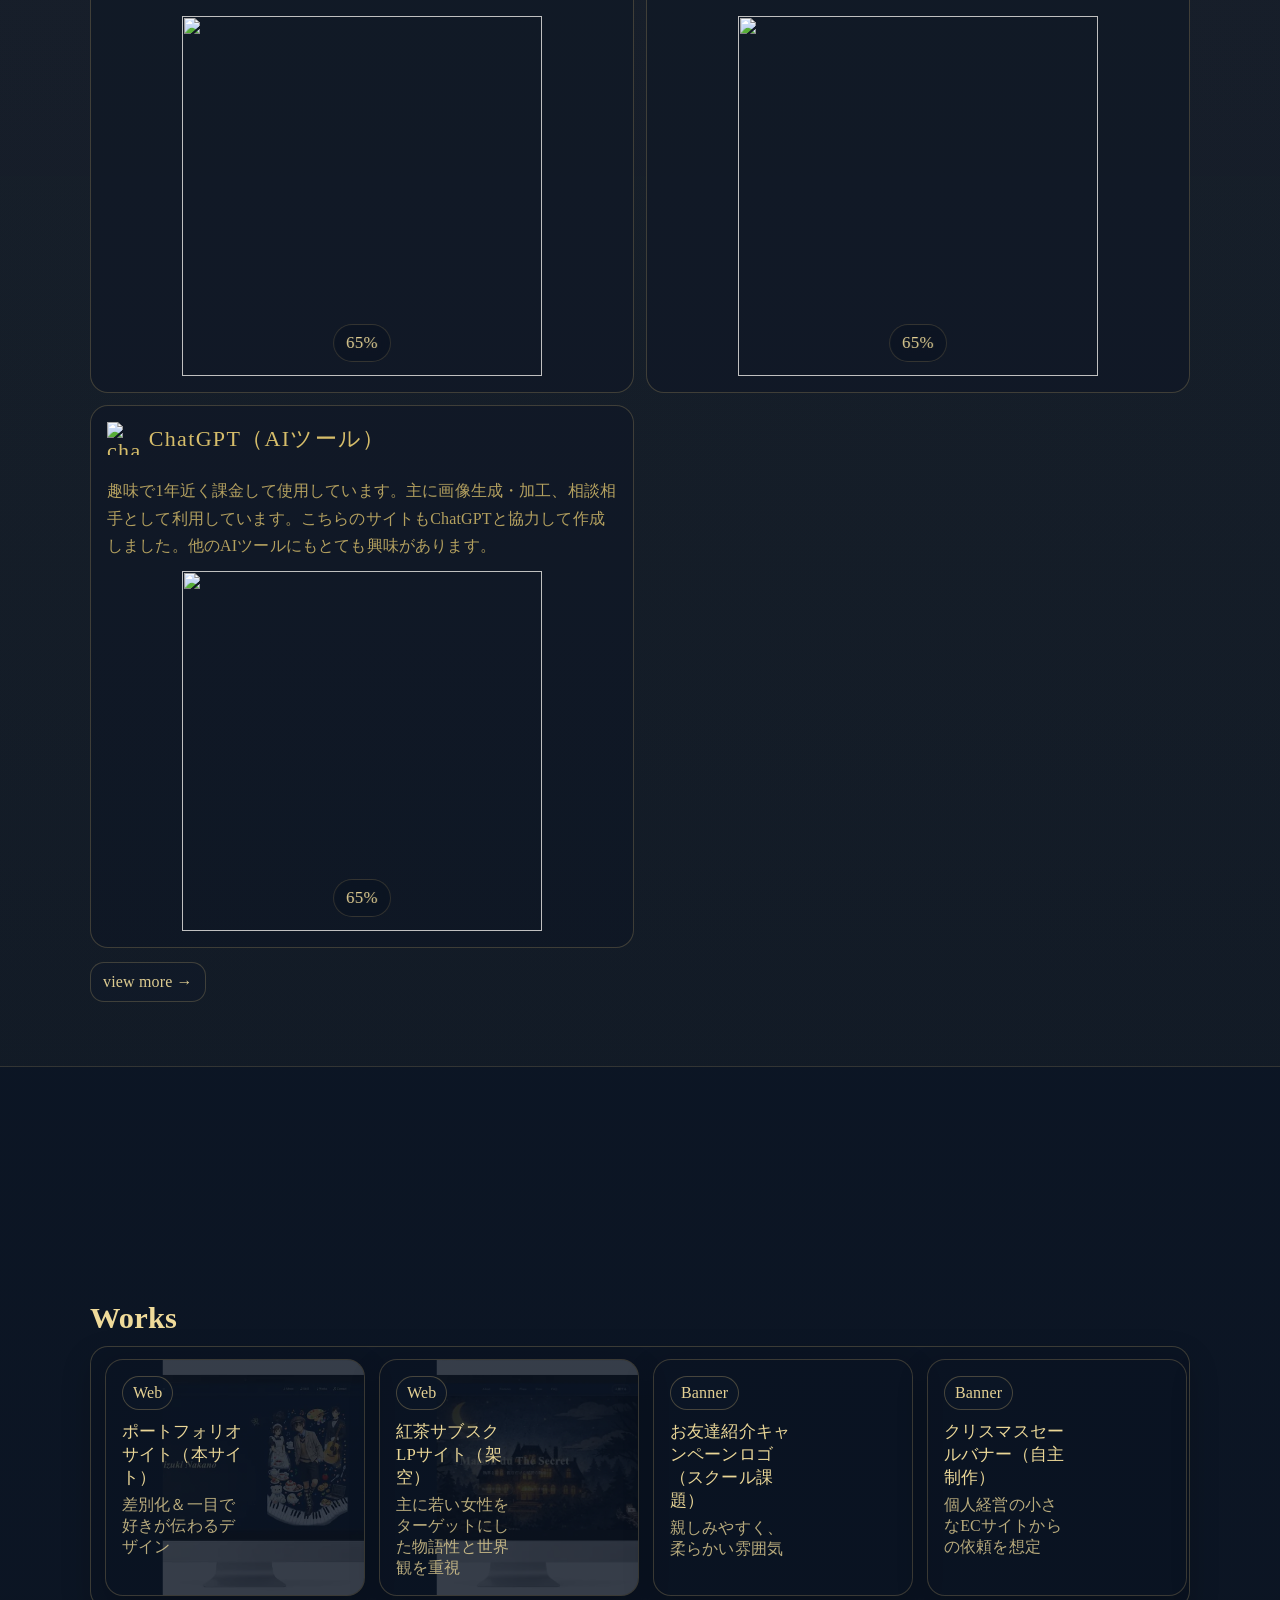
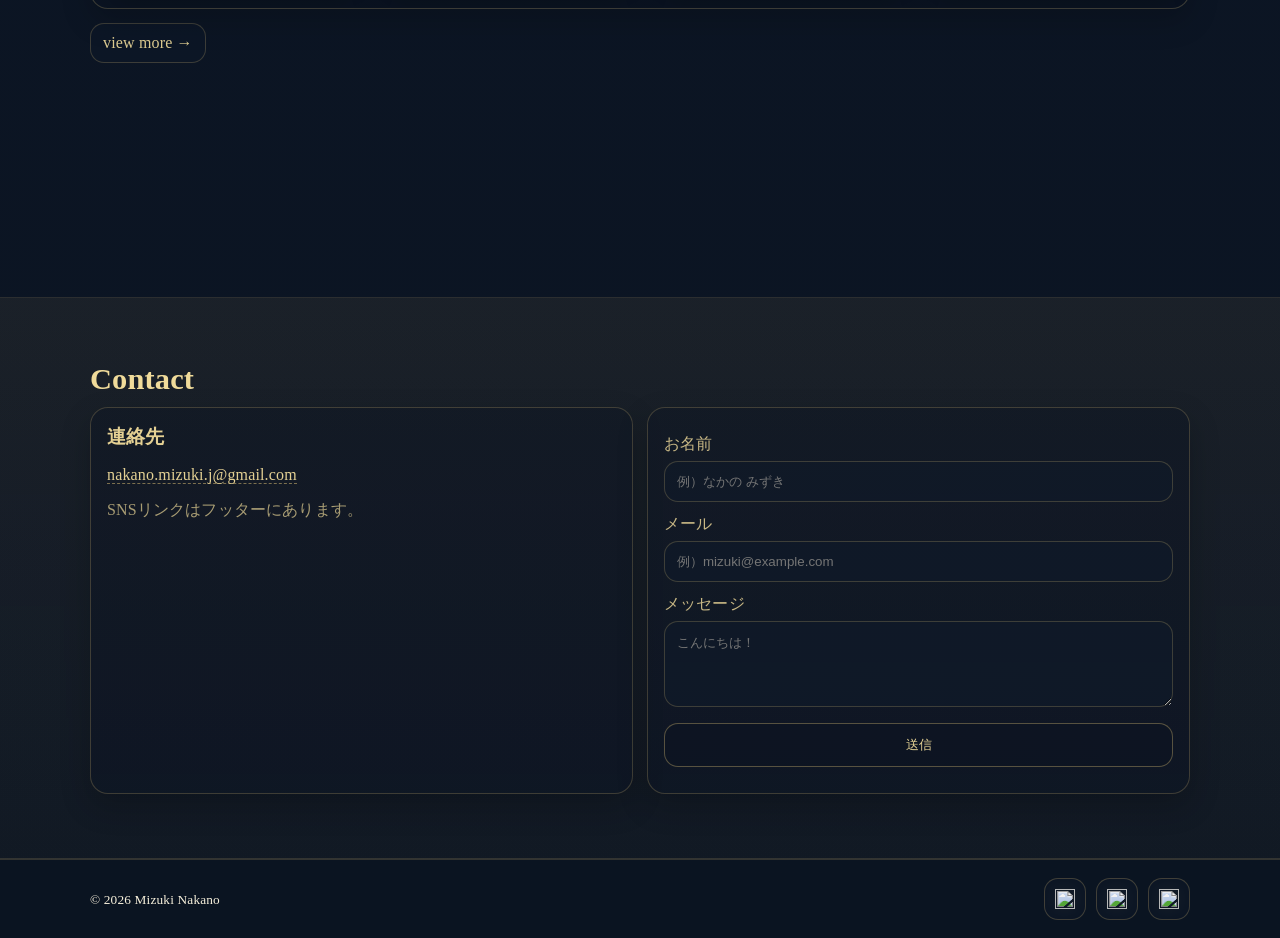
==== commit e5f8c229: "トップページ作品回転寿司変更" ====
--- a/index.html
+++ b/index.html
@@ -236,7 +236,52 @@
 <div class="wrap">
 <h2 class="section__title">Works</h2>
 <div aria-label="作品の横スクロール（ホバーで停止）" class="works-marquee">
-<div class="works-track">
+<div class="works-track" id="topWorksTrack">
+<!-- <a class="work-chip" href="works.html?open=web" style="--bg:url('assets/img/works/web-site.png')">
+<div class="work-chip__top"><span class="badge">Web</span> </div>
+<div class="work-chip__title">Webサイト（架空）</div>
+<div class="work-chip__text">濃紺×ゴールドの世界観で、初心者らし…</div>
+</a>
+<a class="work-chip" href="works.html?open=lp" style="--bg:url('assets/img/works/lp.png')">
+<div class="work-chip__top"><span class="badge">Web</span> </div>
+<div class="work-chip__title">LPデザイン（架空）</div>
+<div class="work-chip__text">CTAの配置と視線誘導を意識したLP…</div>
+</a>
+<a class="work-chip" href="works.html?open=banner" style="--bg:url('assets/img/works/banner.png')">
+<div class="work-chip__top"><span class="badge">Banner</span> </div>
+<div class="work-chip__title">バナー（SNS）</div>
+<div class="work-chip__text">紅茶・焼き菓子のモチーフでやさしい雰…</div>
+</a>
+<a class="work-chip" href="works.html?open=travel" style="--bg:url('assets/img/works/thumbnail.png')">
+<div class="work-chip__top"><span class="badge">Video</span> </div>
+<div class="work-chip__title">Videoサムネ</div>
+<div class="work-chip__text">タイトルとアイコンのバランス、視認性…</div>
+</a>
+<a class="work-chip" href="works.html?open=portrait" style="--bg:url('assets/img/works/illustration.png')">
+<div class="work-chip__top"><span class="badge">Illust</span> </div>
+<div class="work-chip__title">イラスト</div>
+<div class="work-chip__text">世界観づくりのための一枚絵（ダミー）…</div>
+</a>
+<a class="work-chip" href="works.html?open=mansion" style="--bg:url('assets/img/works/photo.png')">
+<div class="work-chip__top"><span class="badge">Photo</span> </div>
+<div class="work-chip__title">写真（編集）</div>
+<div class="work-chip__text">暗めの色味を整えて、上品なトーンに寄…</div>
+</a>
+<a class="work-chip" href="works.html?open=piano" style="--bg:url('assets/img/works/piano-video.png')">
+<div class="work-chip__top"><span class="badge">Thumbnail</span> </div>
+<div class="work-chip__title">弾いてみた（ピアノ）</div>
+<div class="work-chip__text">演奏動画のサムネ・導線づくり（ダミー…</div>
+</a>
+<a class="work-chip" href="works.html?open=thumb2" style="--bg:url('assets/img/works/thumbnail2.png')">
+<div class="work-chip__top"><span class="badge">Thumbnail</span> </div>
+<div class="work-chip__title">サムネ制作（架空）</div>
+<div class="work-chip__text">情報の優先順位を整理して、視認性の高…</div>
+</a>
+<a class="work-chip" href="works.html?open=other" style="--bg:url('assets/img/works/ios-app.png')">
+<div class="work-chip__top"><span class="badge">Other</span> </div>
+<div class="work-chip__title">iOSアプリ（制作）</div>
+<div class="work-chip__text">シンプルな機能を丁寧に作り、使いやす…</div>
+</a>
 <a class="work-chip" href="works.html?open=web" style="--bg:url('assets/img/works/web-site.png')">
 <div class="work-chip__top"><span class="badge">Web</span> </div>
 <div class="work-chip__title">Webサイト（架空）</div>
@@ -281,52 +326,7 @@
 <div class="work-chip__top"><span class="badge">Other</span> </div>
 <div class="work-chip__title">iOSアプリ（制作）</div>
 <div class="work-chip__text">シンプルな機能を丁寧に作り、使いやす…</div>
-</a>
-<a class="work-chip" href="works.html?open=web" style="--bg:url('assets/img/works/web-site.png')">
-<div class="work-chip__top"><span class="badge">Web</span> </div>
-<div class="work-chip__title">Webサイト（架空）</div>
-<div class="work-chip__text">濃紺×ゴールドの世界観で、初心者らし…</div>
-</a>
-<a class="work-chip" href="works.html?open=lp" style="--bg:url('assets/img/works/lp.png')">
-<div class="work-chip__top"><span class="badge">Web</span> </div>
-<div class="work-chip__title">LPデザイン（架空）</div>
-<div class="work-chip__text">CTAの配置と視線誘導を意識したLP…</div>
-</a>
-<a class="work-chip" href="works.html?open=banner" style="--bg:url('assets/img/works/banner.png')">
-<div class="work-chip__top"><span class="badge">Banner</span> </div>
-<div class="work-chip__title">バナー（SNS）</div>
-<div class="work-chip__text">紅茶・焼き菓子のモチーフでやさしい雰…</div>
-</a>
-<a class="work-chip" href="works.html?open=travel" style="--bg:url('assets/img/works/thumbnail.png')">
-<div class="work-chip__top"><span class="badge">Video</span> </div>
-<div class="work-chip__title">Videoサムネ</div>
-<div class="work-chip__text">タイトルとアイコンのバランス、視認性…</div>
-</a>
-<a class="work-chip" href="works.html?open=portrait" style="--bg:url('assets/img/works/illustration.png')">
-<div class="work-chip__top"><span class="badge">Illust</span> </div>
-<div class="work-chip__title">イラスト</div>
-<div class="work-chip__text">世界観づくりのための一枚絵（ダミー）…</div>
-</a>
-<a class="work-chip" href="works.html?open=mansion" style="--bg:url('assets/img/works/photo.png')">
-<div class="work-chip__top"><span class="badge">Photo</span> </div>
-<div class="work-chip__title">写真（編集）</div>
-<div class="work-chip__text">暗めの色味を整えて、上品なトーンに寄…</div>
-</a>
-<a class="work-chip" href="works.html?open=piano" style="--bg:url('assets/img/works/piano-video.png')">
-<div class="work-chip__top"><span class="badge">Thumbnail</span> </div>
-<div class="work-chip__title">弾いてみた（ピアノ）</div>
-<div class="work-chip__text">演奏動画のサムネ・導線づくり（ダミー…</div>
-</a>
-<a class="work-chip" href="works.html?open=thumb2" style="--bg:url('assets/img/works/thumbnail2.png')">
-<div class="work-chip__top"><span class="badge">Thumbnail</span> </div>
-<div class="work-chip__title">サムネ制作（架空）</div>
-<div class="work-chip__text">情報の優先順位を整理して、視認性の高…</div>
-</a>
-<a class="work-chip" href="works.html?open=other" style="--bg:url('assets/img/works/ios-app.png')">
-<div class="work-chip__top"><span class="badge">Other</span> </div>
-<div class="work-chip__title">iOSアプリ（制作）</div>
-<div class="work-chip__text">シンプルな機能を丁寧に作り、使いやす…</div>
-</a>
+</a> -->
 </div>
 </div>
 <div class="viewmore">
--- a/style.css
+++ b/style.css
@@ -0,0 +1,2370 @@
+/* ===== Theme ===== */
+:root{
+  --floating-safe-bottom: 18px;
+  --floating-footer-gap: 12px;
+
+  --navy:#0f1a2b;
+  --navy2:#0b1422;
+  --gold:#e6c77a;
+  --gold2:#f0db9a;
+  --ink:#f6f0db;
+  --muted:rgba(230,199,122,.72);
+  --line:rgba(230,199,122,.26);
+  --shadow:0 16px 48px rgba(0,0,0,.35);
+  --radius:18px;
+  --wrap:1100px;
+}
+
+*{box-sizing:border-box;}
+html{scroll-behavior:smooth;}
+body{
+  margin:0;
+  color:var(--ink);
+  background:
+    radial-gradient(900px 520px at 20% 10%, rgba(230,199,122,.10), transparent 60%),
+    radial-gradient(850px 520px at 80% 20%, rgba(230,199,122,.08), transparent 60%),
+    linear-gradient(180deg, var(--navy), var(--navy2));
+  font-family: ui-serif, "Times New Roman", Georgia, serif;
+  letter-spacing:.01em;
+  position:relative;
+  overflow-x:hidden;
+  /* keep footer at bottom even when content is short */
+  min-height:100vh;
+  display:flex;
+  flex-direction:column;
+}
+
+main{flex:1 0 auto;}
+footer{margin-top:auto;}
+a{color:inherit;}
+.wrap{width:min(var(--wrap), 92vw); margin:0 auto;}
+
+.skip{position:absolute; left:-999px; top:0;}
+.skip:focus{
+  left:12px; top:12px;
+  padding:10px 12px;
+  background:var(--navy);
+  border:1px solid var(--line);
+  border-radius:12px;
+  z-index:999;
+}
+
+/* ===== Floating music layer ===== */
+.float-layer{
+  position:fixed;
+  inset:0;
+  pointer-events:none;
+  z-index:0;
+  overflow:hidden;
+}
+.float-note{
+  position:absolute;
+  left:var(--x);
+  top:var(--y);
+  font-size:var(--size);
+  opacity:var(--op);
+  color:rgba(240,219,154,.40);
+  text-shadow:0 0 18px rgba(230,199,122,.10);
+  transform:translate3d(0,0,0);
+  animation:drift var(--dur) linear infinite;
+}
+@keyframes drift{
+  0%{transform:translateY(0) translateX(0) rotate(0deg);}
+  50%{transform:translateY(-120px) translateX(24px) rotate(8deg);}
+  100%{transform:translateY(-260px) translateX(-12px) rotate(0deg);}
+}
+
+.header, main, footer{position:relative; z-index:1;}
+
+/* ===== Header ===== */
+.header{
+  position:sticky; top:0; z-index:50;
+  background:rgba(15,26,43,.88);
+  backdrop-filter:blur(10px);
+  border-bottom:1px solid var(--line);
+}
+.header__inner{
+  width:min(var(--wrap), 92vw);
+  margin:0 auto;
+  display:flex;
+  align-items:center;
+  justify-content:space-between;
+  gap:12px;
+  padding:12px 0;
+}
+.site-title{
+  font-size:1.1rem;
+  letter-spacing:.06em;
+  color:var(--gold2);
+  text-shadow:0 0 18px rgba(230,199,122,.12);
+  text-decoration:none;
+}
+
+/* Treble clef before the name */
+.site-title::before{
+  content:"𝄞";
+  display:inline-block;
+  margin-right:8px;
+  transform:translateY(1px);
+  color:var(--gold2);
+}
+
+/* Musical hamburger (mobile) */
+.music-menu{
+  width:44px; height:44px;
+  border:1px solid var(--line);
+  border-radius:12px;
+  background:rgba(11,20,34,.55);
+  cursor:pointer;
+  outline:none;
+  display: flex;
+  align-items: center;
+  justify-content: center;
+  place-items:center;
+  box-shadow:0 10px 22px rgba(0,0,0,.28);
+  transition: transform .18s ease, border-color .18s ease, background .18s ease, bottom .25s ease;
+}
+
+/* Image-based icon (PNG). Old staff+note rules are kept for safety. */
+.music-menu__icon{
+  width:40px;
+  height:40px;
+  position: relative;
+  display:grid;
+  place-items:center;
+}
+.music-menu__img {
+  position: absolute;
+  /* Keep a small margin so it doesn't touch the border */
+  width: 110%;
+  height: 110%;
+  object-fit:contain;
+  display:block;
+  transform-origin:center;
+  transition:opacity .25s ease, transform .25s ease;
+}
+.music-menu__img--staff{
+  opacity:1;
+  transform:translateX(0);
+}
+.music-menu__img--rest{
+  opacity:0;
+  transform:scale(.92) rotate(-8deg);
+}
+.music-menu:hover .music-menu__img--staff{ transform:translateX(2px); }
+.music-menu:hover .music-menu__img--rest{ transform:scale(.92) rotate(-8deg) translateX(2px); }
+.music-menu.is-open .music-menu__img--staff{ opacity:0; transform:scale(.92) rotate(8deg); }
+.music-menu.is-open .music-menu__img--rest{ opacity:1; transform:scale(1) rotate(0deg); }
+.music-menu__staff{
+  width:28px; height:28px;
+  position:relative;
+  display:flex;
+  flex-direction:column;
+  justify-content:center;
+  gap:2px;
+  transition:transform .25s ease;
+}
+.music-menu__staff .staff{
+  display:block;
+  height:1px;
+  border-radius:999px;
+  background:linear-gradient(90deg, var(--gold), var(--gold2));
+  opacity:.95;
+  transform-origin:50% 50%;
+  transition:transform .25s ease, opacity .25s ease;
+}
+.music-menu__staff .note{
+  position:absolute;
+  right:-1px;
+  top: 14px;
+  font-size:14px;
+  color:var(--gold2);
+  text-shadow:0 0 14px rgba(230,199,122,.25);
+  transition:opacity .2s ease, transform .25s ease;
+}
+.music-menu:hover{transform:translateY(-1px); border-color:rgba(230,199,122,.38);}
+.music-menu:active{transform:translateY(0);}
+
+/* When open */
+.music-menu.is-open .music-menu__staff{transform:rotate(90deg);}
+.music-menu.is-open .music-menu__staff .staff:nth-child(1),
+.music-menu.is-open .music-menu__staff .staff:nth-child(2),
+.music-menu.is-open .music-menu__staff .staff:nth-child(4),
+.music-menu.is-open .music-menu__staff .staff:nth-child(5){opacity:0;}
+.music-menu.is-open .music-menu__staff .staff:nth-child(3){transform:rotate(45deg) scaleX(1.15);}
+.music-menu.is-open .music-menu__staff .note{opacity:0; transform:translateY(2px);}
+
+/* ===== Nav ===== */
+.nav{
+  position:absolute;
+  right:4vw;
+  top:62px;
+  display:flex;
+  flex-direction:column;
+  width:min(320px, 92vw);
+  background:rgba(11,20,34,.92);
+  border:1px solid var(--line);
+  border-radius:16px;
+  box-shadow:var(--shadow);
+  overflow:hidden;
+  opacity:0;
+  transform:translateY(-10px) scale(.98);
+  pointer-events:none;
+  transform-origin:top right;
+  transition:opacity .2s ease, transform .22s ease;
+}
+.nav.is-open{opacity:1; transform:translateY(0) scale(1); pointer-events:auto;}
+
+.nav__link{
+  position:relative;
+  padding:12px 14px 12px 52px;
+  text-decoration:none;
+  color:rgba(240,219,154,.92);
+  border-bottom:1px solid rgba(230,199,122,.12);
+  transition:transform .18s ease, background .18s ease;
+}
+.nav__link:last-child{border-bottom:none;}
+.nav__link::before{
+  content:"";
+  position:absolute;
+  left:14px;
+  top:50%;
+  transform:translateY(-50%) translateX(0);
+  opacity:1;
+  color:var(--gold2);
+  transition:opacity .18s ease, transform .18s ease;
+}
+
+/* Per-note overrides (tweak numbers as needed) */
+.nav__link--eighth::before{
+  left: 20px;
+}
+.nav__link--double-eighth::before{
+  left: 15px;
+}
+.nav__link--quarter::before{
+  left:16px;
+}
+.nav__link--triplet::before{
+  left:12px !important;
+}
+
+/* Always show notes, but vary by link */
+.nav__link--eighth::before{content:"♪";}
+.nav__link--double-eighth::before{content:"♫";}
+.nav__link--quarter::before{content:"♩";}
+.nav__link--triplet::before{content:"♬";}
+.nav__link:hover{background:rgba(230,199,122,.08); transform:translateX(2px);}
+.nav__link:hover::before{
+  animation:floaty .9s ease-in-out infinite;
+}
+.nav__link.is-active{
+  background:rgba(230,199,122,.08);
+}
+.nav__link.is-active::before{
+  /* keep same baseline; is-active no longer controls visibility */
+}
+@keyframes floaty{
+  0%,100%{transform:translateY(-50%) translateX(0);}
+  50%{transform:translateY(calc(-50% - 4px)) translateX(0);}
+}
+
+/* ===== Sections ===== */
+.section{padding:64px 0;}
+.section--soft{
+  background:linear-gradient(180deg, rgba(230,199,122,.07), rgba(230,199,122,.03));
+  border-top:1px solid rgba(230,199,122,.12);
+  border-bottom:1px solid rgba(230,199,122,.12);
+}
+.section__title{
+  margin:0 0 10px;
+  font-size:clamp(1.5rem, 1.1rem + 1vw, 2.1rem);
+  color:var(--gold2);
+}
+.section__desc{margin:0 0 18px; color:rgba(240,219,154,.76);}
+
+/* Hero */
+.hero{padding:62px 0 52px;}
+.hero__inner{
+  width:min(var(--wrap), 92vw);
+  margin:0 auto;
+  display:grid;
+  grid-template-columns:1.2fr .8fr;
+  gap:18px;
+  align-items:center;
+}
+
+.hero__media{
+  display:flex;
+  justify-content:center;
+  align-items:center;
+}
+.hero__portrait{
+  width:min(420px, 40vw);
+  max-width:100%;
+  height:auto;
+  display:block;
+}
+@media (max-width: 859px){
+  .hero__portrait{width:min(520px, 86vw);}
+}
+.kicker{margin:0 0 8px; color:rgba(240,219,154,.7); letter-spacing:.09em;}
+.hero h1{margin:0 0 8px; font-size:clamp(2rem, 1.5rem + 2vw, 3.1rem);}
+.accent{color:var(--gold2); font-style:italic;}
+.sub{margin:0 0 16px; color:rgba(240,219,154,.74); max-width:52ch;}
+.hero__cta{display:flex; gap:10px; flex-wrap:wrap;}
+
+.btn{
+  display:inline-flex;
+  align-items:center;
+  justify-content:center;
+  padding:12px 16px;
+  border-radius:14px;
+  border:1px solid rgba(230,199,122,.35);
+  background:rgba(11,20,34,.55);
+  color:rgba(240,219,154,.95);
+  text-decoration:none;
+  cursor:pointer;
+  transition:transform .18s ease, border-color .18s ease, background .18s ease;
+}
+.btn:hover{transform:translateY(-2px); border-color:rgba(230,199,122,.55); background:rgba(230,199,122,.08);}
+.btn--ghost{background:transparent;}
+.btn--full{width:100%;}
+
+.hero__card{
+  border:1px solid rgba(230,199,122,.22);
+  border-radius:var(--radius);
+  background:rgba(11,20,34,.38);
+  box-shadow:var(--shadow);
+  padding:16px;
+  display:grid;
+  gap:10px;
+}
+.mini{
+  border:1px solid rgba(230,199,122,.16);
+  border-radius:14px;
+  padding:12px;
+  background:rgba(15,26,43,.55);
+}
+.mini--right{justify-self:end; width:90%;}
+.mini__title{color:rgba(240,219,154,.72); letter-spacing:.08em; font-size:.88rem;}
+.mini__body{color:rgba(240,219,154,.95); margin-top:6px;}
+
+/* Profile */
+.profile{display:grid; grid-template-columns:160px 1fr; gap:16px; align-items:start;}
+.profile__avatar{
+  width:160px; height:160px;
+  border-radius:999px;
+  border:2px solid rgba(230,199,122,.35);
+  background:rgba(11,20,34,.38);
+  box-shadow:0 16px 38px rgba(0,0,0,.28);
+  overflow:hidden;
+}
+.profile__avatar img{width:100%; height:100%; object-fit:cover; display:block;}
+.profile__name{margin:0 0 6px; color:rgba(240,219,154,.98); font-size:1.35rem;}
+.profile__lead{margin:0 0 12px; color:rgba(240,219,154,.78);}
+
+.story{
+  border-radius:var(--radius);
+  border:1px solid rgba(230,199,122,.22);
+  background:rgba(11,20,34,.38);
+  padding:14px;
+  box-shadow:0 12px 30px rgba(0,0,0,.20);
+  margin:0 0 12px;
+}
+.story__title{margin:0 0 10px; color:rgba(240,219,154,.95); letter-spacing:.06em;}
+.story__p{margin:0 0 10px; color:rgba(246,240,219,.90); line-height:1.75;}
+.story__p--muted{color:rgba(240,219,154,.70);}
+
+/* Tags */
+.tags{display:flex; flex-wrap:wrap; gap:8px;}
+.tag{
+  padding:8px 10px;
+  border-radius:999px;
+  border:1px solid rgba(230,199,122,.25);
+  background:rgba(15,26,43,.45);
+  color:rgba(240,219,154,.9);
+  font-size:.92rem;
+}
+.muted{color:rgba(240,219,154,.68);}
+
+/* link */
+a.link-pdf{
+  color: inherit;           
+  text-decoration: underline;
+  text-decoration-thickness: 1px;
+  text-underline-offset: 0.15em;
+  transition: color .2s ease, font-weight .2s ease;
+}
+
+a.link-pdf:hover{
+  color: #f0d889; 
+  font-weight: 600;
+}
+
+/* Panels / Skills */
+.panel{display:grid; gap:14px;}
+.panel__box{
+  border-radius:var(--radius);
+  border:1px solid rgba(230,199,122,.22);
+  background:rgba(11,20,34,.38);
+  padding:16px;
+  box-shadow:0 12px 30px rgba(0,0,0,.22);
+}
+.panel__box h3{margin:0 0 10px; color:rgba(240,219,154,.95);}
+
+.skill-grid{display:grid; gap:12px;}
+.skill-item{
+  border-radius:var(--radius);
+  border:1px solid rgba(230,199,122,.22);
+  background:rgba(11,20,34,.38);
+  padding:16px;
+
+  position: relative;
+  display: flex;
+  flex-direction: column;
+}
+
+/* Keep teacup meters aligned across cards even when text amount differs */
+.skill-item__meter{
+  margin-top: auto;
+  display: flex;
+  flex-direction: column;
+  align-items: center;
+}
+
+.skill-item__top{
+  position: relative;
+
+  display:flex;
+  align-items:center;
+  justify-content:space-between;
+  gap:12px;
+  margin-bottom:10px;
+}
+
+.skill-title{
+  display: flex;
+  align-items: center;
+  gap: 0.4em; /* アイコンと文字の間隔 */
+}
+
+.skill-icon{
+  width: 1.5em;
+  height: 1.5em;
+  flex-shrink: 0;
+}
+
+.skill-icon#html{
+  transform: translate(5px, -2px); 
+  /* margin-right: 4px; */
+}
+.skill-icon#css{
+  transform: translate(0px, -2px); 
+  /* margin-right: 9px; */
+}
+
+.skill-icon#javascript{
+  transform: translate(0px, -2px); 
+  width: 1em;
+  height: 1.5em;
+  flex-shrink: 0;
+}
+
+@media(max-width:1100px){
+.skill-icon#ai{
+  transform: translate(0px, 9px); 
+  margin-right: 9px;
+}
+.skill-icon#ps{
+  transform: translate(0px, 9px); 
+  margin-right: 9px;
+}
+.skill-icon#html{
+  transform: translate(0px, 5px); 
+  margin-right: 4px;
+}
+.skill-icon#css{
+  transform: translate(0px, 5px); 
+  margin-right: 9px;
+}
+.skill-icon#javascript{
+  transform: translate(0px, -3px); 
+  margin-right: 5px;
+}
+}
+
+
+@media(max-width:600px){
+.skill-icon#javascript{
+  transform: translate(0px, 4px); 
+  margin-right: 10px;
+}
+.skill-icon#ibis{
+  transform: translate(0px, 8px); 
+  margin-right: 10px;
+}
+.skill-icon#vllo{
+  transform: translate(0px, 8px); 
+  margin-right: 10px;
+}
+.skill-icon#chatGPT{
+  transform: translate(0px, 8px); 
+  margin-right: 10px;
+}
+}
+
+
+
+/* Skill certification badge (top page) */
+.skill-badge{
+  position:absolute;
+  top: 0;
+  right: 0;
+
+  width: 96px;
+  height: auto;
+  display: block;
+  filter: drop-shadow(0 8px 16px rgba(0,0,0,.35));
+}
+.bar{
+  height:10px;
+  border-radius:999px;
+  border:1px solid rgba(230,199,122,.22);
+  background:rgba(230,199,122,.08);
+  overflow:hidden;
+}
+.bar span{display:block; height:100%; background:linear-gradient(90deg, var(--gold), var(--gold2));}
+
+/* Cards */
+.cards{display:grid; gap:14px;}
+.card{
+  border-radius:var(--radius);
+  border:1px solid rgba(230,199,122,.22);
+  background:rgba(11,20,34,.38);
+  padding:16px;
+  box-shadow:0 12px 30px rgba(0,0,0,.22);
+  transition:transform .18s ease, border-color .18s ease;
+}
+.card:hover{transform:translateY(-3px); border-color:rgba(230,199,122,.42);}
+.card__top{display:flex; justify-content:space-between; gap:10px; margin-bottom:10px;}
+.badge{
+  display:inline-flex;
+  align-items:center;
+  padding:7px 10px;
+  border-radius:999px;
+  border:1px solid rgba(230,199,122,.28);
+  background:rgba(15,26,43,.45);
+  color:rgba(240,219,154,.95);
+}
+.card__title{margin:0 0 8px; color:rgba(240,219,154,.98);}
+.card__text{margin:0 0 12px; color:rgba(240,219,154,.76);}
+.card__link{
+  display:inline-block;
+  padding:10px 12px;
+  border-radius:12px;
+  border:1px solid rgba(230,199,122,.28);
+  text-decoration:none;
+  color:rgba(240,219,154,.95);
+  background:rgba(15,26,43,.35);
+  transition:transform .18s ease, background .18s ease;
+}
+.card__link:hover{transform:translateY(-2px); background:rgba(230,199,122,.08);}
+
+/* View more */
+.viewmore{margin-top:14px;}
+.viewmore__link{
+  display:inline-flex;
+  align-items:center;
+  gap:8px;
+  text-decoration:none;
+  color:rgba(240,219,154,.92);
+  padding:10px 12px;
+  border-radius:14px;
+  border:1px solid rgba(230,199,122,.22);
+  background:rgba(15,26,43,.35);
+  transition:transform .18s ease, background .18s ease, border-color .18s ease;
+}
+.viewmore__link:hover{
+  transform:translateY(-2px);
+  background:rgba(230,199,122,.08);
+  border-color:rgba(230,199,122,.45);
+}
+
+/* Works marquee */
+.works-marquee{
+  border-radius:var(--radius);
+  border:1px solid rgba(230,199,122,.22);
+  background:rgba(11,20,34,.28);
+  box-shadow:0 12px 30px rgba(0,0,0,.18);
+  overflow:hidden;
+  padding:12px 0;
+  position:relative;
+}
+.works-track{
+  display:flex;
+  gap:14px;
+  width:max-content;
+  padding-left:14px;
+  animation:marquee 26s linear infinite;
+}
+.works-marquee:hover .works-track{animation-play-state:paused;}
+@keyframes marquee{
+  0%{transform:translateX(0);}
+  100%{transform:translateX(-50%);}
+}
+.work-chip{
+  flex:0 0 260px;
+  border-radius:var(--radius);
+  border:1px solid rgba(230,199,122,.22);
+  background:rgba(11,20,34,.38);
+  padding:16px;
+  text-decoration:none;
+  box-shadow:0 12px 30px rgba(0,0,0,.22);
+  transition:transform .18s ease, border-color .18s ease, background .18s ease;
+}
+.work-chip:hover{
+  transform:translateY(-3px);
+  border-color:rgba(230,199,122,.45);
+  background:rgba(230,199,122,.06);
+}
+.work-chip__top{display:flex; justify-content:space-between; gap:10px; margin-bottom:10px;}
+.work-chip__title{font-size:1.05rem; color:rgba(240,219,154,.98); margin:0 0 6px;}
+.work-chip__text{color:rgba(240,219,154,.76);}
+
+/* Form */
+.form label{display:block; margin:10px 0 12px;}
+.form span{display:block; margin:0 0 6px; color:rgba(240,219,154,.82);}
+.form input, .form textarea{
+  width:100%;
+  padding:12px;
+  border-radius:14px;
+  border:1px solid rgba(230,199,122,.22);
+  background:rgba(15,26,43,.50);
+  color:rgba(246,240,219,.95);
+  outline:none;
+}
+.form input:focus, .form textarea:focus{
+  border-color:rgba(230,199,122,.55);
+  box-shadow:0 0 0 4px rgba(230,199,122,.12);
+}
+.form__note{margin:10px 0 0; color:rgba(240,219,154,.72);}
+.mail{color:rgba(240,219,154,.95); text-decoration:none; border-bottom:1px dashed rgba(230,199,122,.5);}
+.mail:hover{border-bottom-style:solid;}
+
+/* Footer */
+.footer{
+  border-top:1px solid rgba(230,199,122,.18);
+  background:rgba(11,20,34,.55);
+  padding:18px 0;
+}
+.footer__inner{display:flex; align-items:center; justify-content:space-between; gap:12px;}
+.social{display:flex; gap:10px;}
+.social__link{
+  width:42px; height:42px;
+  border-radius:14px;
+  border:1px solid rgba(230,199,122,.24);
+  background:rgba(15,26,43,.45);
+  display:grid; place-items:center;
+  transition:transform .18s ease, border-color .18s ease, background .18s ease;
+}
+.social__link:hover{transform:translateY(-2px); border-color:rgba(230,199,122,.5); background:rgba(230,199,122,.08);}
+.social__link img{width:20px; height:20px; opacity:.95; filter:drop-shadow(0 0 10px rgba(230,199,122,.10));}
+
+/* Detail pages */
+.page-title{
+  margin:0 0 6px;
+  font-size:clamp(2rem, 1.6rem + 1.3vw, 2.7rem);
+  color:var(--gold2);
+}
+.detail-grid{
+  margin-top: 22px;
+  display:grid;
+  grid-template-columns: repeat(2, minmax(0,1fr));
+  gap: 18px;
+}
+.detail-title{margin:0 0 10px; color:rgba(240,219,154,.98);}
+.avatar-big{
+  width:220px; height:220px;
+  border-radius:999px;
+  border:2px solid rgba(230,199,122,.35);
+  overflow:hidden;
+  background:rgba(15,26,43,.45);
+}
+.avatar-big img{width:100%; height:100%; object-fit:cover; display:block;}
+.backline{margin-top:18px;}
+.bullets{margin:10px 0 0 18px; color:rgba(240,219,154,.86); line-height:1.75;}
+.cards--list{grid-template-columns:1fr;}
+
+/* Responsive */
+@media (min-width: 860px){
+  .music-menu{display:none;}
+  .nav{
+    position:static;
+    opacity:1 !important;
+    transform:none !important;
+    pointer-events:auto !important;
+    width:auto;
+    background:transparent;
+    border:none;
+    box-shadow:none;
+    flex-direction:row;
+    gap:8px;
+  }
+  .nav__link{border-bottom:none; padding:10px 12px 10px 31px; border-radius:14px;}
+  .nav__link:hover{transform:translateY(-1px);}
+  .panel{grid-template-columns:1fr 1fr;}
+  .skill-grid{grid-template-columns:1fr 1fr;}
+  .detail-grid{grid-template-columns:1fr 1fr;}
+  .cards--list{grid-template-columns:repeat(2, 1fr);}
+}
+@media (max-width: 859px){
+  .hero__inner{grid-template-columns:1fr; width:min(var(--wrap), 92vw); margin:0 auto;}
+  .mini--right{width:100%;}
+  .profile{grid-template-columns:1fr;}
+  .profile__avatar{width:150px; height:150px;}
+}
+@media (max-width: 480px){
+  .work-chip{flex-basis:220px;}
+  .works-track{animation-duration:22s;}
+}
+
+/* Reduced motion */
+@media (prefers-reduced-motion: reduce){
+  html{scroll-behavior:auto;}
+  .float-note{animation:none !important;}
+  .nav, .music-menu, .music-menu__staff, .music-menu__staff .staff, .music-menu__staff .note,
+  .nav__link, .btn, .card, .social__link, .works-track, .work-chip{transition:none !important; animation:none !important;}
+}
+
+
+/* ===== v5 layout spacing (full-screen feel) ===== */
+.hero--full{ min-height: calc(100vh - 70px); display:flex; align-items:center; }
+.section--full{ min-height: calc(100vh - 70px); display:flex; align-items:center; }
+.section--full .wrap{ width:min(var(--wrap), 92vw); }
+
+/* ===== v5 Works: larger chips + background image on right ===== */
+.work-chip{
+  min-height: 180px;
+  position:relative;
+  overflow:hidden;
+  padding-right: 120px;
+}
+.work-chip::after{
+  content:"";
+  position:absolute;
+  inset:0;
+  background-image: var(--bg);
+  background-repeat:no-repeat;
+  background-size: cover;
+  background-position: right center;
+  opacity:.18;
+  transform: translateX(22%);
+  pointer-events:none;
+}
+.work-chip > *{ position:relative; z-index:1; }
+
+/* Works page cards: larger + bg */
+.work-card{
+  min-height: 240px;
+  position:relative;
+  overflow:hidden;
+  padding-right: 220px;
+}
+.work-card::after{
+  content:"";
+  position:absolute;
+  inset:0;
+  background-image: var(--bg);
+  background-repeat:no-repeat;
+  background-size: cover;
+  background-position: right center;
+  opacity:.16;
+  transform: translateX(18%);
+  pointer-events:none;
+}
+.work-card > *{ position:relative; z-index:1; }
+
+/* ===== Works modal ===== */
+.works-modal{ position:fixed; inset:0; z-index:9999; display:none; }
+.works-modal.is-open{ display:block; }
+.works-modal__overlay{ position:absolute; inset:0; background: rgba(0,0,0,.55); backdrop-filter: blur(8px); 
+  z-index: 1;}
+.works-modal__panel{
+  height: calc(100vh - 24px);
+
+  display:grid;
+  grid-template-columns: 2fr 1fr;
+  grid-template-rows: auto;
+
+  position:absolute; left:50%; top:50%;
+  transform: translate(-50%, -50%);
+  width: min(1980px, 93vw);
+  max-height: min(86vh, 860px);
+  overflow:auto;
+  border-radius: 22px;
+  border: 1px solid rgba(230,199,122,.25);
+  background: rgba(11,20,34,.92);
+  box-shadow: var(--shadow);
+
+  z-index: 2;}
+.works-modal__close{
+  position: absolute;
+  top: 0;
+  right: 0;
+  width: 46px;
+  height: 46px;
+  border: none;
+  border-left: 1px solid rgba(230,199,122,.18);
+  border-bottom: 1px solid rgba(230,199,122,.18);
+  border-radius: 0 22px 0 16px;
+  background: rgba(15,26,43,.75);
+  color: var(--gold2);
+  cursor: pointer;
+  font-size: 30px;
+  z-index: 3;
+  line-height: 46px;
+  display: flex;
+  align-items: center;
+  justify-content: center;
+}
+.works-modal__media{
+  height: 320px;
+  background: rgba(15,26,43,.55);
+  border-bottom: 1px solid rgba(230,199,122,.16);
+  background-size: cover;
+  background-position: center;
+  opacity: .95;
+}
+.works-modal__body{ padding: 18px 18px 22px; }
+.works-modal__top{ display:flex; gap:10px; align-items:center; margin-bottom: 8px; }
+.works-modal__title{ margin: 0 0 8px; color: rgba(240,219,154,.98); }
+.works-modal__desc{ margin: 0 0 14px; color: rgba(240,219,154,.80); line-height: 1.75; }
+.works-modal__sub{ margin: 14px 0 8px; color: rgba(240,219,154,.95); font-size: 1.05rem; }
+.works-modal__points{ margin: 0 0 14px 18px; color: rgba(240,219,154,.86); line-height: 1.75; }
+.works-modal__actions{ display:flex; gap:10px; flex-wrap:wrap; }
+.works-modal__actions a{
+  display:inline-flex; align-items:center; justify-content:center;
+  padding: 12px 14px;
+  border-radius: 14px;
+  border: 1px solid rgba(230,199,122,.28);
+  background: rgba(15,26,43,.45);
+  color: rgba(240,219,154,.95);
+  text-decoration:none;
+  transition: transform .18s ease, background .18s ease, border-color .18s ease;
+}
+.works-modal__actions a:hover{
+  transform: translateY(-2px);
+  background: rgba(230,199,122,.08);
+  border-color: rgba(230,199,122,.5);
+}
+
+/* ===== Cursor butterfly (subtle) ===== */
+.bfly{
+  position:fixed; left:0; top:0;
+  width: 34px; height: 34px;
+  pointer-events:none;
+  z-index: 1100;
+  transform: translate(-50%, -50%);
+  opacity: .95;
+  filter: drop-shadow(0 0 14px rgba(230,199,122,.18));
+}
+.bfly__wing{
+  position:absolute;
+  width: 18px; height: 18px;
+  border: 1px solid rgba(230,199,122,.55);
+  background: rgba(230,199,122,.10);
+  border-radius: 70% 30% 70% 30%;
+  top: 7px;
+  animation: wing .18s ease-in-out infinite alternate;
+}
+.bfly__wing--l{ left: 3px; transform-origin: 100% 100%; transform: rotate(18deg); }
+.bfly__wing--r{ right: 3px; transform-origin: 0% 100%; transform: rotate(-18deg); }
+
+.bfly__tail{
+  position:absolute;
+  width: 10px; height: 10px;
+  border-left: 1px solid rgba(230,199,122,.6);
+  border-bottom: 1px solid rgba(230,199,122,.6);
+  transform: rotate(-35deg);
+  left: 16px; top: 20px;
+  opacity:.9;
+}
+.bfly__body{
+  position:absolute; left: 50%; top: 7px;
+  width: 4px; height: 16px;
+  background: rgba(240,219,154,.85);
+  transform: translateX(-50%);
+  border-radius: 999px;
+}
+@keyframes wing{
+  from{ transform: rotate(18deg) scale(1); }
+  to{ transform: rotate(38deg) scale(1.04); }
+}
+.bfly__spark{
+  position:fixed;
+  width: 7px; height: 7px;
+  border-radius: 999px;
+  background: rgba(240,219,154,.9);
+  pointer-events:none;
+  z-index: 1090;
+  transform: translate(-50%, -50%);
+  animation: spark 900ms ease-out forwards;
+  box-shadow: 0 0 10px rgba(230,199,122,.25);
+}
+@keyframes spark{
+  from{ opacity: .9; transform: translate(-50%, -50%) scale(1); }
+  to{ opacity: 0; transform: translate(calc(-50% + var(--dx)), calc(-50% + var(--dy))) scale(.2); }
+}
+
+@media (max-width: 860px){
+  .work-chip{ padding-right: 110px; min-height: 170px; }
+  .work-card{ padding-right: 140px; min-height: 220px; }
+  .works-modal__media{ height: 240px; }
+}
+
+
+/* ===== Teacup meter (raster swap) ===== */
+.skill-item__notes{min-height:92px;}
+.skill-item__note{margin:0 0 8px;}
+.skill-item__note:last-child{margin-bottom:0;}
+
+.teacup-meter{
+  margin-top: -80px;
+  position: relative;
+  width: min(890px, 100%);
+  max-width: 360px;
+  aspect-ratio: 1 / 1;
+  margin-inline: auto;
+
+  border-radius: 16px;
+  overflow: hidden;
+  display: grid;
+  place-items: center;
+}
+
+.teacup-meter--detail{margin-top: 12px;
+}
+
+.teacup-meter__stack{
+  position: absolute;
+  inset: 0;
+}
+
+.teacup-meter--detail .teacup{ padding: 5% 5% 18% 5%; }
+.teacup{
+  position:absolute; inset:0;
+  width:100%; height:100%;
+  object-fit: contain;
+  padding: 5%;
+  image-rendering: auto;
+  transition: opacity 2.2s ease, transform 2.2s ease;
+}
+
+.teacup--filled{ opacity: 0; transform: scale(1.008); }
+
+/* visible -> swap */
+.teacup-meter.is-visible .teacup--empty{ opacity: 0; transform: scale(1.008); }
+.teacup-meter.is-visible .teacup--filled{ opacity: 1; transform: scale(1); }
+
+.teacup-meter__pct{
+  position: absolute;
+  bottom: 14px;
+  left: 50%;
+  transform: translateX(-50%);
+  padding: 8px 12px;
+  border-radius: 999px;
+  border: 1px solid rgba(230,199,122,.18);
+  background: rgba(7,17,31,.35);
+  color: rgba(240,219,154,.95);
+  font-size: 1.05rem;
+  letter-spacing: .02em;
+  backdrop-filter: blur(6px);
+}
+
+@media (prefers-reduced-motion: reduce){
+  .teacup{ transition: none; }
+}
+
+/* Roomier skill cards when using teacup */
+.skill-item{ min-height: 320px; }
+
+
+/* ===== Modal state: blur header/footer behind overlay ===== */
+body.modal-open .header,
+body.modal-open .footer{
+  filter: blur(8px);
+  opacity: .55;
+}
+body.modal-open .header,
+body.modal-open .footer{ pointer-events:none; }
+
+/* Skill notes */
+.skill-item__note{
+  margin: 10px 0 0;
+  color: rgba(230,199,122,.85);
+  font-size: 14px;
+  line-height: 1.6;
+}
+@media (max-width: 760px){
+  .skill-item__note{ font-size: 13px; }
+}
+.story__p--note{
+  margin-top: 8px;
+  color: rgba(230,199,122,.82);
+  font-size: 14px;
+}
+
+.works-modal__close:hover{
+  background: rgba(230,199,122,.12);
+  color: rgba(255,240,190,.98);
+}
+
+/* ===== Butterfly cursor (swallowtail) ===== */
+.bfly{ width: 44px; height: 44px; filter: drop-shadow(0 0 18px rgba(230,199,122,.22)); }
+.bfly__svg{ width: 44px; height: 44px; display:block; }
+.bfly__wingL, .bfly__wingR{
+  transform-box: fill-box;
+  transform-origin: 50% 60%;
+  animation: bflyWing .18s ease-in-out infinite alternate;
+}
+.bfly__wingL{ transform-origin: 65% 60%; }
+.bfly__wingR{ transform-origin: 35% 60%; }
+@keyframes bflyWing{
+  from{ transform: rotate(10deg) scaleX(.98); }
+  to{ transform: rotate(-12deg) scaleX(1.02); }
+}
+.bfly__spark{
+  position:fixed;
+  left:0; top:0;
+  background: rgba(230,199,122,.9);
+  border-radius: 0;
+  clip-path: polygon(50% 0%, 61% 35%, 98% 35%, 68% 57%, 79% 91%, 50% 70%, 21% 91%, 32% 57%, 2% 35%, 39% 35%);
+  filter: drop-shadow(0 0 10px rgba(230,199,122,.35));
+  transform: translate(-50%,-50%);
+  animation: sparkMove .95s ease-out forwards;
+  pointer-events:none;
+  z-index: 1099;
+}
+@keyframes sparkMove{
+  0%{ transform: translate(-50%,-50%) scale(.9); opacity: 1; }
+  100%{ transform: translate(calc(-50% + var(--dx)), calc(-50% + var(--dy))) scale(.2); opacity: 0; }
+}
+
+
+/* v9 tweaks */
+.works-modal__panel{
+  display: grid;
+  grid-template-columns: 1.15fr 0.85fr;
+  grid-template-rows: 1fr;
+  height: min(86vh, 720px);
+  max-height: 86vh;
+}
+@media (max-width: 860px){
+  .works-modal__panel{
+    grid-template-columns: 1fr;
+    grid-template-rows: minmax(220px, 42vh) 1fr;
+    height: min(86vh, 820px);
+  }
+}
+.works-modal__media{
+  min-height: 0;
+  height: 100%;
+  padding: 22px;
+  box-sizing: border-box;
+  display: flex;
+  align-items: center;
+  justify-content: center;
+  overflow: hidden;
+}
+.works-modal__carousel{
+  width: 100%;
+  height: 100%;
+}
+.works-modal__viewport{
+  position: relative;
+  width: 100%;
+  height: 100%;
+  overflow: hidden;
+}
+.works-modal__img{
+  width: 100%;
+  height: 100%;
+  object-fit: contain;
+  display: block;
+}
+.works-modal__body{
+  min-height: 0;
+  height: 100%;
+  overflow: auto;
+}
+.works-modal__close{
+  font-size: 34px;
+  width: 46px; height: 46px;
+  line-height: 42px;
+  border-radius: 12px;
+  z-index: 2;
+}
+.to-top{
+
+  position: fixed;
+  right: 16px;
+  bottom: var(--floating-safe-bottom);
+  z-index: 2000;
+  display: flex;
+  flex-direction: column;
+  align-items: center;
+  gap: 12px;
+  /* Only keep the circle + label (no outer pill) */
+  padding: 0;
+  border: 0;
+  border-radius: 0;
+  background: transparent;
+  box-shadow: none;
+  opacity: 0;
+  transform: translateY(10px);
+  pointer-events: none;
+  transition: opacity .35s ease, transform .35s ease;
+}
+
+.to-top.is-show{
+  opacity: 1;
+  transform: translateY(0);
+  pointer-events: auto;
+}
+
+.to-top__icon{
+  display: grid;
+  place-items: center;
+  width: 30px;
+  height: 30px;
+  border-radius: 999px;
+  border: 1px solid rgba(226,199,111,.55);
+  background: rgba(9, 24, 43, 1); /* solid navy (no transparency) */
+  position: relative;
+}
+
+/* Hover glow (on the circle itself) */
+.to-top:hover .to-top__icon{
+  border-color: rgba(226,199,111,.75);
+  box-shadow: 0 0 18px rgba(226,199,111,.28);
+}
+
+.to-top__icon svg{
+  width: 16px;
+  height: 16px;
+}
+
+.to-top__label{
+  font-family: var(--font-title);
+  letter-spacing: .18em;
+  font-size: 12px;
+  color: rgba(226,199,111,.95);
+  line-height: 1;
+  margin-left: .18em; /* optical center for letter spacing */
+}
+
+.to-top:active{ transform: translateY(2px); }
+
+.about-long{
+  margin: 28px auto 0;
+  /* max-width: 860px; */
+}
+.about-long__icon{
+  margin: 0 0 22px;
+  display:flex;
+  justify-content:center;
+}
+.about-long__p{
+  margin: 0;
+  min-height: 100vh;
+  display: flex;
+  align-items: center;
+  line-height: 2.95;
+}
+
+@media (max-width: 900px){.detail-grid{grid-template-columns:1fr;}}
+
+
+/* About page long story blocks */
+.about-icon-wrap{display:flex; justify-content:center; margin: 26px 0 10px;}
+.about-icon{width: 220px; height: 220px; object-fit: contain;}
+.about-block{min-height: 100vh; display:flex; align-items:center;}
+.about-block .story__p{max-width: 72ch; margin: 0 auto; font-size: 1.05rem; line-height: 2.95;}
+@media (max-width: 860px){
+  .about-block{min-height: 70vh; padding: 18px 0;}
+  .about-icon{width: 180px; height: 180px;}
+  .about-block .story__p{padding: 0 6px; line-height: 2.2;}
+}
+
+/* Works modal media contain + layout */
+.works-modal__media{height:auto; min-height: 520px; background-repeat:no-repeat; background-size: contain; background-position:center;}
+.works-modal__body{min-height: 520px;}
+@media (max-width: 860px){
+  .works-modal__panel{grid-template-columns: 1fr;}
+  .works-modal__media{min-height: 260px;}
+  .works-modal__body{min-height: auto;}
+}
+.works-modal__close{position:absolute !important; top: 12px; right: 12px; left: auto; float:none; width: 46px; height: 46px; border-radius: 16px; border:1px solid rgba(230,199,122,.22); background: rgba(11,20,34,.75); color: var(--gold); font-size: 34px; line-height: 1; display:grid; place-items:center; cursor:pointer;}
+
+/* Skill detail grid stability */
+.detail-grid{grid-auto-rows: 1fr; align-items: stretch;}
+.panel__box{min-width:0;}
+
+/* ===== Skill detail: keep teacup aligned regardless of text length ===== */
+.panel__box--skill{
+  display:flex;
+  flex-direction:column;
+  min-height:300px;
+}
+.skill-detail__notes{
+  min-height: 90px;
+  margin-top:6px;
+}
+.skill-detail__notes .story__p--note{ margin: 8px 0 0; }
+.skill-detail__meter{
+  margin-top:auto;
+  display:grid;
+  place-items:center;
+  padding-top:6px;
+}
+
+.about-long__p > span{
+  display:block;
+  max-width: 980px;
+  padding: 0 16px;
+  margin: 0 auto;
+}
+
+/* ===== About fixed background (swap by paragraph) ===== */
+.about-bg{
+  position: fixed;
+  inset: 0;
+  pointer-events: none;
+  z-index: 0;
+}
+.about-bg__layer{
+  position:absolute;
+  inset:0;
+  background-size: cover;
+  background-position: center;
+  background-repeat: no-repeat;
+  opacity: 0;
+  transition: opacity 900ms ease;
+  filter: saturate(1.15) contrast(1.08) brightness(1.05);
+}
+.about-bg__layer.is-on{ opacity: .28; }
+
+/* ensure about content sits above bg */
+.about-long, .about-long__icon, .about-long__p{ position: relative; z-index: 1; }
+.about-long__p{ color: var(--gold2); }
+
+
+/* Works filter */
+.works-filter{
+  display:flex;
+  flex-wrap:wrap;
+  gap:12px;
+  margin: 18px 0 26px;
+}
+.filter-btn{
+  border:1px solid rgba(224,193,115,.35);
+  background: rgba(10, 18, 32, .35);
+  color: var(--gold);
+  padding:10px 14px;
+  border-radius: 999px;
+  cursor:pointer;
+  transition: transform .25s ease, background .25s ease, box-shadow .25s ease;
+  font-family: inherit;
+}
+.filter-btn:hover{ transform: translateY(-1px); background: rgba(224,193,115,.08); box-shadow: 0 8px 24px rgba(0,0,0,.25); }
+.filter-btn.is-active{ background: rgba(224,193,115,.14); border-color: rgba(224,193,115,.6); }
+
+.work-card{ transition: opacity .35s ease, transform .35s ease; }
+.work-card.is-filtering-out{
+  opacity:0;
+  transform: translateY(10px) scale(.985);
+}
+.work-card[hidden]{ display:none !important; }
+
+.music-menu:focus-visible{ box-shadow:0 10px 22px rgba(0,0,0,.28), 0 0 0 2px rgba(226,199,111,.35); }
+
+.skill-item__top span{ font-family: var(--font-title); font-size: 22px; letter-spacing:.06em; color: rgba(226,199,111,.95); }
+
+.panel__box--skill{ position: relative; }
+.skill-badge--detail{ position:absolute; top:18px; right:18px; }
+
+body.modal-open .to-top{ filter: blur(8px); opacity: .2; pointer-events:none; }
+
+.skill-item__desc{ margin: 12px 0 0; color: rgba(226,199,111,.78); line-height: 1.7; }
+
+
+/* v31: About detail image size adjustment */
+.about-hero img {
+  max-width: 12.5%;
+  height: auto;
+  margin: 3rem auto;
+  display: block;
+}
+
+
+/* v33: About detail (top) illustration sizing - responsive */
+.about-long__icon{
+  width: min(60vw, 420px);
+  margin: 0 auto 22px;
+}
+
+.about-long__icon img{
+  width: 100%;
+  height: auto;
+  display: block;
+  object-fit: contain;
+}
+
+@media (max-width: 600px){
+  .about-long__icon{
+    width: min(80vw, 320px);
+    margin: 0 auto 18px;
+  }
+  .section--full#works {
+    min-height: calc(70vh - 70px);
+  }
+}
+
+
+/* v35: Works hover background emphasis */
+.work-chip:hover::after,
+.work-card:hover::after{
+  opacity: .7;
+}
+
+
+/* v36: Works hover text readability */
+.work-chip:hover .work-chip__title,
+.work-card:hover .card__title{
+  color: rgba(255, 246, 220, 0.98);
+  text-shadow: 0 2px 10px rgba(0,0,0,.65);
+}
+
+.work-chip:hover .work-chip__text,
+.work-card:hover .card__text{
+  color: rgba(255, 246, 220, 0.92);
+  text-shadow: 0 2px 10px rgba(0,0,0,.6);
+}
+
+
+/* v38: Works modal image carousel */
+.works-modal__carousel{
+  display:grid;
+  grid-template-columns: 44px 1fr 44px;
+  align-items:center;
+  gap: 10px;
+}
+
+.works-modal__carousel:has(.is-video){
+  display: block; /* or flex */
+}
+
+.works-modal__viewport{
+  position: relative;
+  width: 100%;
+  height: 100%;
+  overflow: hidden;
+  border-radius: 16px;
+  border: 1px solid rgba(207, 174, 86, 0.22);
+  background: rgba(255,255,255,0.03);
+  box-sizing: border-box;
+  padding: 18px;
+  display: flex;
+  align-items: center;
+  justify-content: center;
+}
+
+/* Keep the entire artwork visible at all sizes */
+.works-modal__img{
+  position: absolute;
+  inset: 18px;
+  width: calc(100% - 36px);
+  height: calc(100% - 36px);
+  object-fit: contain;
+  display: block;
+}
+
+.works-modal__viewport.is-sliding .works-modal__img{
+  transform: translateX(-100%);
+  opacity: 0;
+}
+
+/* v97: enable slide animation transitions in Works modal (parity with lightbox) */
+.works-modal__viewport.is-sliding .works-modal__img,
+.works-modal__viewport.is-sliding .works-modal__img--next{
+  transition: transform .28s ease, opacity .28s ease;
+}
+
+.works-modal__img--next{
+  position: absolute;
+  inset: 18px;
+  width: calc(100% - 36px);
+  height: calc(100% - 36px);
+  object-fit: contain;
+  display: block;
+  transform: translateX(100%);
+  opacity: 0;
+}
+
+.works-modal__viewport.is-sliding .works-modal__img--next{
+  transform: translateX(0);
+  opacity: 1;
+}
+
+
+.works-modal__nav{
+  width:44px;
+  height:44px;
+  border-radius: 999px;
+  border: 1px solid rgba(230,199,122,.28);
+  background: rgba(15,26,43,.55);
+  color: rgba(255,246,220,.95);
+  font-size: 28px;
+  line-height: 1;
+  display:grid;
+  place-items:center;
+  cursor:pointer;
+  transition: transform .15s ease, background .15s ease, border-color .15s ease;
+}
+
+.works-modal__nav:hover{
+  transform: translateY(-1px);
+  background: rgba(15,26,43,.72);
+  border-color: rgba(230,199,122,.48);
+}
+
+.works-modal__nav:disabled{
+  opacity: .35;
+  cursor: default;
+  transform: none;
+}
+
+@media (max-width: 600px){
+  .works-modal__carousel{ grid-template-columns: 40px 1fr 40px; }
+  .works-modal__nav{ width:40px; height:40px; font-size: 26px; }
+
+  
+}
+
+
+/* v42: prevent focus glow on auto-open modal (keep UI clean) */
+.works-modal__close:focus,
+.works-modal__close:focus-visible,
+.works-modal__nav:focus,
+.works-modal__nav:focus-visible{
+  outline: none;
+  box-shadow: none;
+}
+
+.works-modal__panel:focus,
+.works-modal__panel:focus-visible{
+  outline: none;
+}
+
+
+/* v43: About detail timeline layout */
+.about-timeline{
+  position: relative;
+  margin: 26px auto 0;
+  padding: 14px 0 6px;
+  width:100%;
+  /* max-width: 980px; */
+}
+
+.about-timeline::before{
+  content:"";
+  position:absolute;
+  top:0;
+  bottom:0;
+  left:50%;
+  transform: translateX(-1px);
+  width:2px;
+  background: rgba(230,199,122,.22);
+}
+
+.about-timeline__item{
+  display:grid;
+  grid-template-columns: 2fr 74px 2fr;
+  column-gap: 22px;
+  align-items: center;
+  position: relative;
+  padding: 18px 0;
+}
+
+.about-timeline__dot{
+  /* grid-column: 2;  v47 disabled to prevent horizontal shift */
+justify-self: center;
+  width: 14px;
+  height: 14px;
+  border-radius: 999px;
+  background: rgba(230,199,122,.30);
+  box-shadow: 0 0 0 6px rgba(230,199,122,.10);
+  margin-top: 0;}
+
+.about-timeline__card{
+  border-radius: 18px;
+  border: 1px solid rgba(230,199,122,.20);
+  background: rgba(15,26,43,.40);
+  padding: 18px 18px;
+  box-shadow: 0 10px 30px rgba(0,0,0,.25);
+  backdrop-filter: blur(4px);
+}
+
+.about-timeline__card p{
+  margin:0;
+  color: rgba(255,246,220,.92);
+  line-height: 1.95;
+  font-size: 15px;
+}
+
+.about-timeline__item--left .about-timeline__card{
+  grid-column: 1;
+  justify-self: end;
+  text-align: left;
+}
+
+.about-timeline__item--right .about-timeline__card{
+  grid-column: 3;
+  justify-self: start;
+  text-align: left;
+}
+
+html.js-enabled .about-timeline__card{
+  opacity: 0;
+  transform: translateY(14px);
+  transition: opacity .55s ease, transform .55s ease;
+}
+
+
+
+.about-timeline__item.is-active .about-timeline__dot{
+  background: rgba(230,199,122,.95);
+  box-shadow:
+    0 0 0 7px rgba(230,199,122,.18),
+    0 0 24px rgba(230,199,122,.40);
+}
+
+@media (max-width: 760px){
+  .about-timeline{
+    padding-left: 10px;
+  }
+  .about-timeline::before{
+    left: 9px;
+    transform: none;
+  }
+  .about-timeline__item{
+    grid-template-columns: 36px 1fr;
+    column-gap: 14px;
+    padding: 16px 0;
+  }
+  .about-timeline__dot{
+    grid-column: 1;
+    justify-self: center;
+    margin-top: 0;}
+  .about-timeline__card{
+    grid-column: 2 !important;
+    justify-self: stretch;
+  }
+}
+
+/* v45: center timeline dot to card dynamically */
+.about-timeline__item{
+  position: relative;
+}
+
+.about-timeline__dot{
+  position: absolute;
+  transform: translateY(-50%);
+}
+
+
+/* v46: align timeline dots horizontally on the center line */
+.about-timeline__dot{
+  left: 50%;
+  transform: translate(-50%, -50%);
+}
+
+/* mobile: line moves to the left, keep dots on it */
+@media (max-width: 760px){
+  .about-timeline__dot{
+    left: 9px;
+    transform: translate(-50%, -50%);
+  }
+}
+
+
+/* v48: timeline spacing - roughly one card per viewport */
+.about-timeline__item{
+  min-height: 100vh;
+  padding: 56px 0; /* keep away from header/footer edges */
+}
+@media (max-width: 760px){
+  .about-timeline__item{
+    min-height: 100vh;
+    padding: 44px 0;
+  }
+}
+
+html.js-enabled .about-timeline__card.is-visible{
+  opacity: 1;
+  transform: translateY(0);
+}
+
+
+/* v57: works modal image lightbox */
+.img-lightbox{
+  position: fixed;
+  inset: 0;
+  z-index: 10050;
+  display: none;
+}
+.img-lightbox.is-open{ display:block; }
+.img-lightbox__backdrop{
+  position:absolute;
+  inset:0;
+  background: rgba(0,0,0,.55);
+  backdrop-filter: blur(10px);
+}
+.img-lightbox__img{
+  position: relative;
+  display:block;
+  max-width: min(92vw, 1200px);
+  max-height: 92vh;
+  width: auto;
+  height: auto;
+  border-radius: 16px;
+  border: 1px solid rgba(230,199,122,.22);
+  box-shadow: 0 24px 60px rgba(0,0,0,.55);
+}
+body.lightbox-open{
+  overflow: hidden;
+}
+
+/* Lightbox video: visibility is controlled by JS via the [hidden] attribute.
+   Do NOT force display here (otherwise JS cannot hide/show reliably). */
+.lb-video{
+  width: 100%;
+  height: auto;
+  max-height: 82vh;
+}
+
+/* ライトボックス内の表示枠を広げる（親が小さい問題を潰す） */
+#imgLightbox .lightbox__viewport,
+#imgLightbox .lightbox__stage,
+#imgLightbox .lightbox__media {
+  width: min(92vw, 1100px) !important;
+  max-width: 92vw !important;
+}
+
+/* 動画そのものも枠いっぱいに */
+#imgLightbox video.lb-video {
+  width: 100% !important;
+  height: auto !important;
+  max-height: 82vh !important;
+  /* do not force display */
+}
+
+
+/* v60: lightbox carousel nav */
+.img-lightbox__viewport{
+  position:absolute;
+  left:50%;
+  top:50%;
+  transform: translate(-50%, -50%);
+  max-width: min(92vw, 1200px);
+  max-height: 92vh;
+  width: auto;
+  height: auto;
+}
+
+.img-lightbox__nav{
+  position:absolute;
+  top:50%;
+  transform: translateY(-50%);
+  width: 52px;
+  height: 52px;
+  border-radius: 999px;
+  border: 1px solid rgba(230,199,122,.28);
+  background: rgba(15,26,43,.55);
+  color: rgba(255,246,220,.95);
+  font-size: 32px;
+  line-height: 1;
+  display:grid;
+  place-items:center;
+  cursor:pointer;
+  transition: transform .15s ease, background .15s ease, border-color .15s ease;
+  z-index: 10060;
+}
+
+.img-lightbox__nav:hover{
+  transform: translateY(-50%) translateY(-1px);
+  background: rgba(15,26,43,.72);
+  border-color: rgba(230,199,122,.48);
+}
+
+.img-lightbox__nav--prev{ left: 18px; }
+.img-lightbox__nav--next{ right: 18px; }
+
+@media (max-width: 600px){
+  .img-lightbox__nav{ width:44px; height:44px; font-size: 28px; }
+  .img-lightbox__nav--prev{ left: 10px; }
+  .img-lightbox__nav--next{ right: 10px; }
+}
+
+
+/* v61: lightbox slide animation (like modal carousel) */
+.img-lightbox__viewport{
+  overflow:hidden;
+}
+
+.img-lightbox__img--next{
+  position:absolute;
+  inset:0;
+  margin:auto;
+  transform: translateX(100%);
+  opacity: 0;
+}
+
+.img-lightbox__viewport.is-sliding .img-lightbox__img,
+.img-lightbox__viewport.is-sliding .img-lightbox__img--next{
+  transition: transform .28s ease, opacity .28s ease;
+}
+
+
+/* v62: Mobile tuning for Works marquee + Skill badges */
+@media (max-width: 600px){
+  /* Works marquee: slower */
+  .works-track{
+    animation-duration: 44s; /* about half speed vs 22s */
+  }
+  /* Works cards: wider */
+  .work-chip{
+    flex-basis: 330px; /* ~1.5x of 220px */
+  }
+  /* Works cards: avoid centered wrapping */
+  .work-chip__title,
+  .work-chip__text{
+    text-align: left;
+    max-width: none;
+  }
+
+  /* Skill badge (top page): larger and avoid overlapping text */
+  .skill-item__top{
+    align-items: flex-start;
+    gap: 10px;
+  }
+  .skill-badge{
+    width: 68px;  /* ~1.5x */
+    height: 68px;
+    flex: 0 0 auto;
+    margin-left: auto;
+  }
+
+  /* Skill badge (detail page): keep inside flow so it won't overlap text */
+  .skill-badge--detail{
+    width: 72px;
+    height: 72px;
+    position: static;
+    margin: 8px 0 0 auto;
+    display: block;
+  }
+}
+
+
+/* v63: Mobile Skill badge layout - align badge with first description row */
+@media (max-width: 600px){
+  .skill-item{
+    display: grid;
+    grid-template-columns: 1fr auto;
+    grid-template-rows: auto auto auto;
+    column-gap: 12px;
+    row-gap: 10px;
+  }
+
+  /* Let children of __top participate in grid */
+  .skill-item__top{ display: contents; }
+
+  /* Title spans full width on first row */
+  .skill-item__top > span{
+    grid-column: 1 / -1;
+    grid-row: 1;
+  }
+
+  /* Badge sits top-right on the second row, same row as description */
+  .skill-item__top .skill-badge{
+    grid-column: 2;
+    grid-row: 2;
+    justify-self: end;
+    align-self: start;
+    width: 96px;
+    height: 96px;
+    margin: 0;
+  }
+
+  /* Description sits to the left of badge (wraps before badge) */
+  .skill-item__desc{
+    grid-column: 1;
+    grid-row: 2;
+    margin: 0; /* keep it aligned with badge */
+  }
+
+  /* Notes and meter go full width below */
+  .skill-item__notes{
+    grid-column: 1 / -1;
+    grid-row: 3;
+  }
+  .skill-item__meter{
+    grid-column: 1 / -1;
+  }
+}
+
+
+/* v64: Mobile Skill badge layout fix (avoid absolute badge escaping & align with first paragraph) */
+@media (max-width: 600px){
+  /* Reset v63 grid approach */
+  .skill-item{ display:block; }
+  .skill-item__top{ position: relative; display:block; margin-bottom: 10px; }
+  .skill-item__top > span{ display:block; margin: 0 0 10px 0; }
+
+  /* Put badge in the top-right INSIDE the card flow, and let text wrap around it */
+  .skill-badge{
+    position: static;
+    float: right;
+    width: 68px;
+    height: auto;
+    margin: 0 0 8px 12px; /* gap from text */
+  }
+  .skill-item__desc{
+    text-align: left;
+    max-width: none;
+  }
+  .skill-item__notes,
+  .skill-item__meter{
+    clear: both; /* ensure following blocks start under the floated badge */
+  }
+
+  /* Detail page badge: same wrap behavior */
+  .skill-badge--detail{
+    position: static !important;
+    float: right;
+    width: 72px;
+    height: auto;
+    margin: 0 0 10px 12px;
+    display: block;
+  }
+  .panel__box--skill .skill-detail__notes,
+  .panel__box--skill .skill-detail__meter{
+    clear: both;
+  }
+
+/* Tea meter sizing tweaks for Skill detail */
+.skill-detail__meter .teacup-meter{ width: min(390px, 100%); height: min(390px, 100%); }
+.skill-detail__meter .teacup-meter__pct{ bottom: 6px; }
+.skill-detail__meter .tea-container img{ top:5%; left:5%; right:5%; bottom:18%; width:auto; height:auto; }
+}
+
+
+/* v65: mobile only - put skill description and badge in the same row (80/20) */
+@media (max-width: 600px){
+  .skill-desc-row{
+    display: flex;
+    align-items: flex-start;
+    gap: 12px;
+  }
+  .skill-desc-row > .skill-item__desc,
+  .skill-desc-row > .detail-desc{
+    width: 80%;
+    margin: 0;
+  }
+  .skill-desc-row > .skill-badge{
+    width: 20%;
+    max-width: 92px;
+    height: auto;
+    flex: 0 0 auto;
+    margin: 0 0 0 auto; /* push to the far right */
+    position: static !important; /* prevent absolute/floats on mobile */
+    float: none !important;
+  }
+  /* keep following blocks below the row */
+  .skill-item__notes,
+  .skill-item__meter{
+    clear: both;
+  }
+}
+
+
+/* v66: mobile - skill description (80%) + badge (20%) inline row */
+@media (max-width: 600px){
+  .skill-desc-row{
+    display:flex;
+    align-items:flex-start;
+    gap:12px;
+  }
+  .skill-desc-row > .skill-item__desc,
+  .skill-desc-row > .detail-desc{
+    flex: 0 1 80%;
+    margin:0;
+  }
+  .skill-desc-row > .skill-badge{
+    flex: 0 0 20%;
+    max-width: 96px;
+    height:auto;
+    margin-left:auto;
+    position: static !important;
+    float: none !important;
+  }
+}
+
+
+/* v69: Skill badge layout - avoid overlap on narrow PC and enlarge on mobile */
+@media (max-width: 980px){
+  .skill-desc-row{
+    display:flex;
+    align-items:flex-start;
+    gap:12px;
+  }
+  .skill-desc-row > .skill-item__desc,
+  .skill-desc-row > .detail-desc{
+    flex: 1 1 auto;
+    margin:0;
+  }
+  .skill-desc-row > .skill-badge{
+    flex: 0 0 auto;
+    width: 92px;
+    height: 92px;
+    margin-left:auto;
+    position: static !important;
+    float: none !important;
+  }
+}
+
+/* mobile: about 1.5x badge size */
+@media (max-width: 600px){
+  .skill-desc-row > .skill-badge{
+    width: 108px;
+    height: 108px;
+    max-width: 108px;
+  }
+}
+
+
+/* v70: Reserve space for badges on desktop/two-column layout so text never overlaps */
+.skill-item.has-badge{
+  position: relative; /* ensure absolute badge stays within card */
+}
+
+/* When badge is absolutely placed at top-right, keep text from running underneath it */
+@media (min-width: 601px){
+  .skill-item.has-badge .skill-item__desc,
+  .skill-item.has-badge .skill-item__notes{
+    padding-right: clamp(80px, 14vw, 100px);
+  }
+}
+
+/* also protect titles on very tight two-column widths */
+@media (min-width: 601px) and (max-width: 1100px){
+  .skill-item.has-badge .skill-item__top > span{
+    padding-right: clamp(80px, 14vw, 100px);
+    display: block;
+  }
+}
+
+
+/* v72: About timeline - move items up under illustration and align line start to first dot */
+.about-timeline{
+  margin-top: 12px;
+}
+
+/* shorten the top/bottom padding so the first card starts higher */
+.about-timeline__item{
+  padding-top: 24px !important;
+  padding-bottom: 24px !important;
+}
+
+/* line should start at the first dot center */
+.about-timeline::before{
+  top: var(--line-top, 0px);
+}
+
+
+
+
+/* v77: About timeline spacing + dot behavior (restore responsive left shift) */
+.about-timeline{
+  margin-top: -240px; /* pull timeline closer to illustration */
+}
+
+/* keep normal item layout so dot top calculations are correct */
+.about-timeline__item{
+  position: relative;
+  padding: 18px 0;
+}
+
+/* v78: align timeline line on narrow screens */
+@media (max-width: 760px) {
+  .about-timeline::before { left: 18px; }
+}
+
+
+/* v79: pulsing glow for active timeline dots */
+@keyframes aboutDotPulse {
+  0%   { box-shadow: 0 0 0 0 rgba(120, 180, 255, 0.55); }
+  50%  { box-shadow: 0 0 22px 10px rgba(120, 180, 255, 0.32); }
+  100% { box-shadow: 0 0 0 0 rgba(120, 180, 255, 0.55); }
+}
+.about-timeline__dot.is-active{
+  animation: aboutDotPulse 2.4s ease-in-out infinite;
+}
+
+
+/* v83: pulsing halo for active about timeline dot (no layout changes) */
+/* .about-timeline__dot{
+  position: relative;
+} */
+
+.about-timeline__item.is-active .about-timeline__dot::after{
+  content: "";
+  position: absolute;
+  inset: -18px;
+  border-radius: 999px;
+  background: rgba(230,199,122,.20);
+  filter: blur(2px);
+  transform: scale(0.78);
+  opacity: .40;
+  animation: aboutDotHalo 2.2s ease-in-out infinite;
+  pointer-events: none;
+}
+
+@keyframes aboutDotHalo{
+  0%   { transform: scale(0.78); opacity: .35; }
+  50%  { transform: scale(1.08); opacity: .75; }
+  100% { transform: scale(0.78); opacity: .35; }
+}
+
+/* v86: About background - avoid cropping on narrow screens */
+@media (max-width: 760px){
+  .about-bg__layer{
+    background-size: contain;
+    background-position: center center;
+    background-repeat: no-repeat;
+  }
+}
+
+/* v86: About timeline line - start/end at first/last dot centers */
+.about-timeline::before{
+  top: var(--line-top, 0px);
+  height: calc(var(--line-bottom, 100%) - var(--line-top, 0px));
+}
+
+
+
+
+/* ===== Teacup pour animation (Skill) ===== */
+/* 既存の teacup-meter 構造（サイズ/余白/％表示）はそのままに、画像の切り替えだけをフェードで滑らかにします */
+.teacup-meter--pour{overflow:visible;}
+.teacup-meter--pour .tea-container{position:absolute;inset:0;}
+.teacup-meter--pour .tea-container img{position:absolute;inset:0;width:100%;height:100%;object-fit:contain;opacity:0;transition:opacity .8s ease-in-out;will-change:opacity;pointer-events:none;}
+
+.teacup-meter--detail .tea-container img{ top:5%; left:5%; right:5%; bottom:18%; width:auto; height:auto; }
+.teacup-meter--pour .tea-container img.tea-base{opacity:1;}
+.teacup-meter--pour .teacup-meter__pct{z-index:3;}
+
+/* === Works modal: self-hosted video support === */
+.works-modal__viewport{ position: relative; }
+.works-modal__video-wrap{
+  position:absolute;
+  inset:0;
+  display:flex;
+  align-items:center;
+  justify-content:center;
+  padding:0;
+}
+.works-modal__video{
+  width:100%;
+  height:100%;
+  /* object-fit:cover; */
+  border-radius:12px;
+    /* object-fit: contain;
+  background: #000; 余白が出るので黒背景 */
+}
+.works-modal__viewport.is-video{ cursor:pointer; }
+
+
+/* v104: Works modal - portrait images should look bigger without blurred side background */
+.works-modal.is-portrait .works-modal__viewport{
+  background: rgba(0,0,0,.0); /* keep clean; no bg image */
+}
+
+@media (min-width: 900px){
+  .works-modal.is-portrait .works-modal__panel{
+    grid-template-columns: 2.6fr 1fr; /* give portrait images a bit more room */
+  }
+}
+
+/* Ensure portrait images fit without being cropped */
+.works-modal.is-portrait .works-modal__img,
+.works-modal.is-portrait .works-modal__img--next{
+  object-fit: contain;
+}
+
+/* 画像（＝動画じゃない）ならズーム */
+.works-modal__viewport:not(.is-video){
+}
+
+/* 動画ならリンク */
+.works-modal__viewport.is-video{
+  cursor: pointer;
+}
+
+/* 任意：ホバー時に「拡大できる感」を少し出す */
+.works-modal:not(.is-video) .works-modal__viewport:hover{
+  box-shadow: 0 0 0 1px rgba(230,199,122,.35), 0 18px 45px rgba(0,0,0,.22);
+}
+
+/* v108: Works modal cursor & clickability (desktop + mobile) */
+.works-modal__viewport:not(.is-video){
+  cursor: zoom-in;
+}
+.works-modal__viewport.is-video{
+  cursor: pointer;
+}
+
+/* Prevent the offscreen/hidden next-image layer from stealing hover cursor */
+.works-modal__img--next{
+  pointer-events: none;
+}
+
+
+/* v110: Ensure zoom cursor applies on the actual element under pointer (img layers) */
+.works-modal__viewport:not(.is-video) .works-modal__img,
+.works-modal__viewport:not(.is-video) .works-modal__img--next{
+  cursor: zoom-in;
+}
+
+/* Improve tap/click reliability on mobile */
+.works-modal__viewport{
+  touch-action: manipulation;
+}
+
+
+/* v113 floating safe area (mobile) */
+@media (max-width: 600px){
+  :root{
+    --floating-safe-bottom: 18px; /* adjust if needed */
+    --floating-footer-gap: 12px; /* gap above footer */
+  }
+}
+
+
+
+
+/* ===== vFIX: Works modal media area stable (image/video) ===== */
+/* 1) 「動画の時だけ grid を壊す」系の指定を上書きで無効化 */
+.works-modal__carousel:has(.is-video){
+  display: grid !important;
+}
+
+/* 2) modal 左側(= media)は常に同じレイアウト・同じ高さで使う */
+.works-modal__media{
+  height: 100% !important;
+  min-height: 0 !important;
+    width: 100% !important;
+  min-width: 0 !important;
+  /* 以前の “背景でcontain” 系が残ってると挙動が不安定になりやすいので無効化 */
+  background-image: none !important;
+  background-size: auto !important;
+  background-position: initial !important;
+  background-repeat: initial !important;
+}
+
+/* 3) media(=works-modal__media works-modal__carousel) は常に3カラムgrid */
+.works-modal__media.works-modal__carousel{
+  display: grid;
+  grid-template-columns: 44px minmax(0, 1fr) 44px;
+  align-items: center;
+  gap: 10px;
+  height: 100%;
+  width: 100%;
+}
+
+/* 4) ボタンは grid の左右カラムに固定（viewportのサイズ変化の影響を受けない） */
+.works-modal__nav{
+  position: relative;
+  z-index: 5;
+}
+
+/* 5) 画像/動画が入るviewportは常に同サイズで固定 */
+.works-modal__viewport{
+  position: relative;
+  width: 100%;
+  height: 100%;
+  min-height: 0;
+  overflow: hidden;
+  display: flex;
+  align-items: center;
+  justify-content: center;
+}
+
+/* 6) 画像は“枠内に収める”のまま */
+.works-modal__img,
+.works-modal__img--next{
+  object-fit: contain;
+}
+
+/* 7) 動画は viewport の内側に敷いて contain（黒背景） */
+.works-modal__video-wrap{
+  position: absolute;
+  inset: 18px;                 /* 画像と同じ内側余白 */
+  width: calc(100% - 36px);
+  height: calc(100% - 36px);
+  display: flex;
+  align-items: center;
+  justify-content: center;
+  background: #000;
+  border-radius: 12px;
+  overflow: hidden;
+}
+
+.works-modal__video{
+  width: 100%;
+  height: 100%;
+  object-fit: contain;
+  display: block;
+}
+
+/* 8) 動画表示中は画像を触れないように（切替時のチラつき対策にも） */
+.works-modal__viewport.is-video .works-modal__img,
+.works-modal__viewport.is-video .works-modal__img--next{
+  opacity: 0;
+  pointer-events: none;
+}
+
+/* 9) スマホ時のカラム幅 */
+@media (max-width: 600px){
+  .works-modal__media.works-modal__carousel{
+    grid-template-columns: 40px minmax(0, 1fr) 40px;
+  }
+}
+
+/* ===== FIX2: video-wrapの表示制御 + viewport固定 ===== */
+
+/* 1) video-wrapは「動画表示時だけ」出す（hiddenも尊重） */
+.works-modal__video-wrap[hidden]{
+  display: none !important;
+}
+.works-modal__viewport:not(.is-video) .works-modal__video-wrap{
+  display: none !important;
+}
+.works-modal__viewport.is-video .works-modal__video-wrap{
+  display: flex !important;
+}
+
+/* 2) viewportを固定サイズにする（画像サイズに左右されない） */
+.works-modal__viewport{
+  position: relative;
+  width: 100%;
+  aspect-ratio: 16 / 9;          /* ← ここが「表示領域固定」の核 */
+  min-height: 0;
+  overflow: hidden;
+  background: rgba(0,0,0,.25);   /* 余白の見た目 */
+}
+
+/* 3) 画像は viewport に貼り付け（自然サイズの影響をゼロに） */
+.works-modal__img,
+.works-modal__img--next{
+  position: absolute;
+  inset: 0;
+  width: 100%;
+  height: 100%;
+  object-fit: contain;
+  display: block;
+}
+
+/* 4) 動画も同じviewportの中で収める */
+.works-modal__video-wrap{
+  position: absolute;
+  inset: 18px;                   /* 内側余白（好みで調整） */
+  width: calc(100% - 36px);
+  height: calc(100% - 36px);
+  align-items: center;
+  justify-content: center;
+  background: #000;
+  border-radius: 12px;
+  overflow: hidden;
+}
+.works-modal__video{
+  width: 100%;
+  height: 100%;
+  object-fit: contain;
+  display: block;
+}
+
+/* スマホは縦長作品を大きく見せたいなら（不要なら消してOK） */
+@media (max-width: 860px){
+  .works-modal__viewport{ aspect-ratio: 4 / 5; }
+}
+
+/* ===== FIX: Works modal (desktop) lock media size in .works-modal__panel ===== */
+@media (min-width: 861px){
+
+  .works-modal__panel{
+    display: grid !important;
+    grid-template-columns: 7fr 3fr !important;  /* ← 比率固定 */
+    column-gap: 24px;
+    align-items: start;
+  }
+
+  /* 以前の “固定幅” 指定を無効化（これが残ると比率が効かない） */
+  .works-modal__panel .works-modal__media{
+    width: auto !important;
+    flex: initial !important;
+  }
+
+  /* 表示領域の形は固定（幅が変われば高さも追従） */
+  .works-modal__panel .works-modal__viewport{
+    width: 100% !important;
+    aspect-ratio: 16 / 9 !important;
+    height: auto !important;
+  }
+}
+
+/* 画像レイヤーは常に上 */
+.modal__viewport img {
+  position: relative;
+  z-index: 2;
+}
+
+/* 動画レイヤーはその下 */
+.modal__video-wrap {
+  position: absolute;
+  z-index: 1;
+}
+
+/* 非表示時は完全にクリック不可 */
+.modal__video-wrap[hidden]{
+  display: none !important;
+}
+
+
+/* 作品モーダルの文章折り返し */
+.works-modal__desc{
+  white-space: normal;
+  overflow-wrap: anywhere; /* ←これが効く */
+  word-break: break-word;  /* 保険 */
+}
+
+.works-modal__desc h3{
+  margin: 0.8em 0 0.2em;
+  color: rgba(240, 219, 154, .95);
+}
+
+.works-modal__desc ul{
+  margin-block-start: 0.3em;
+}
+    
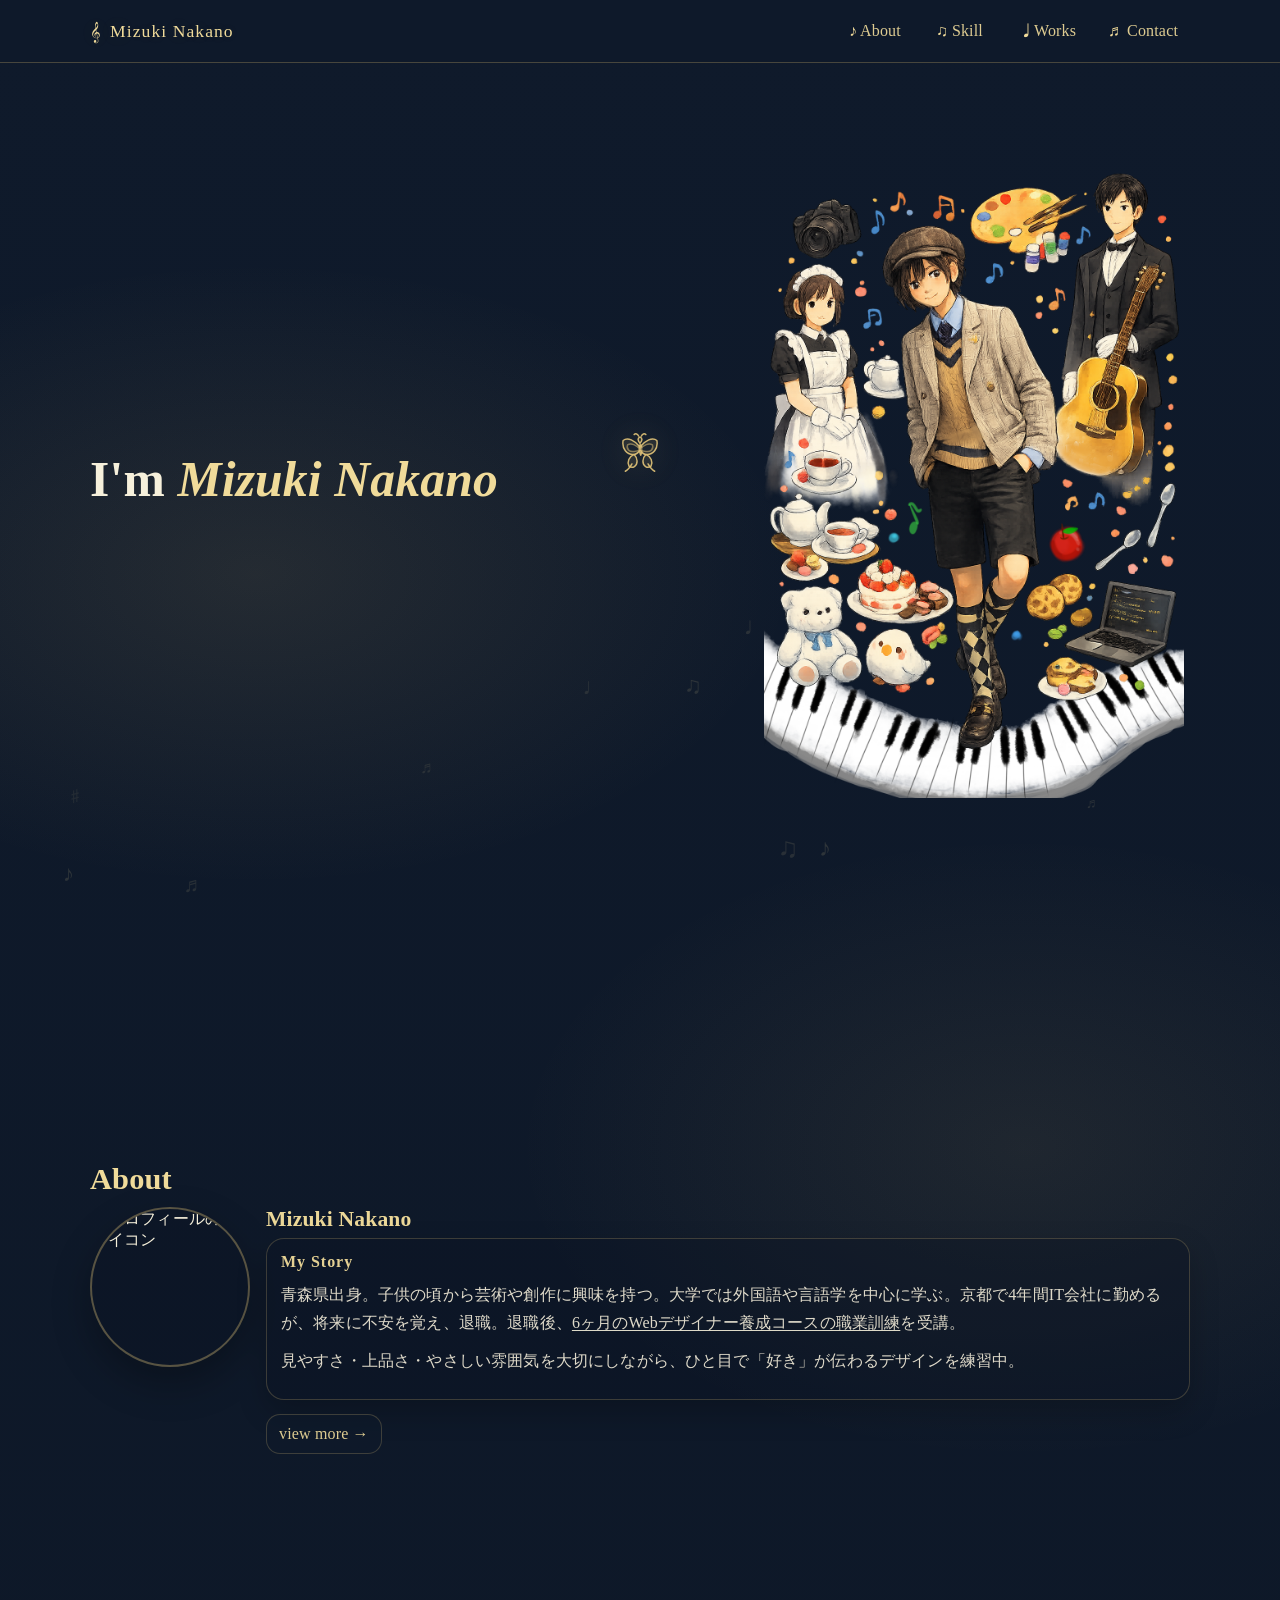
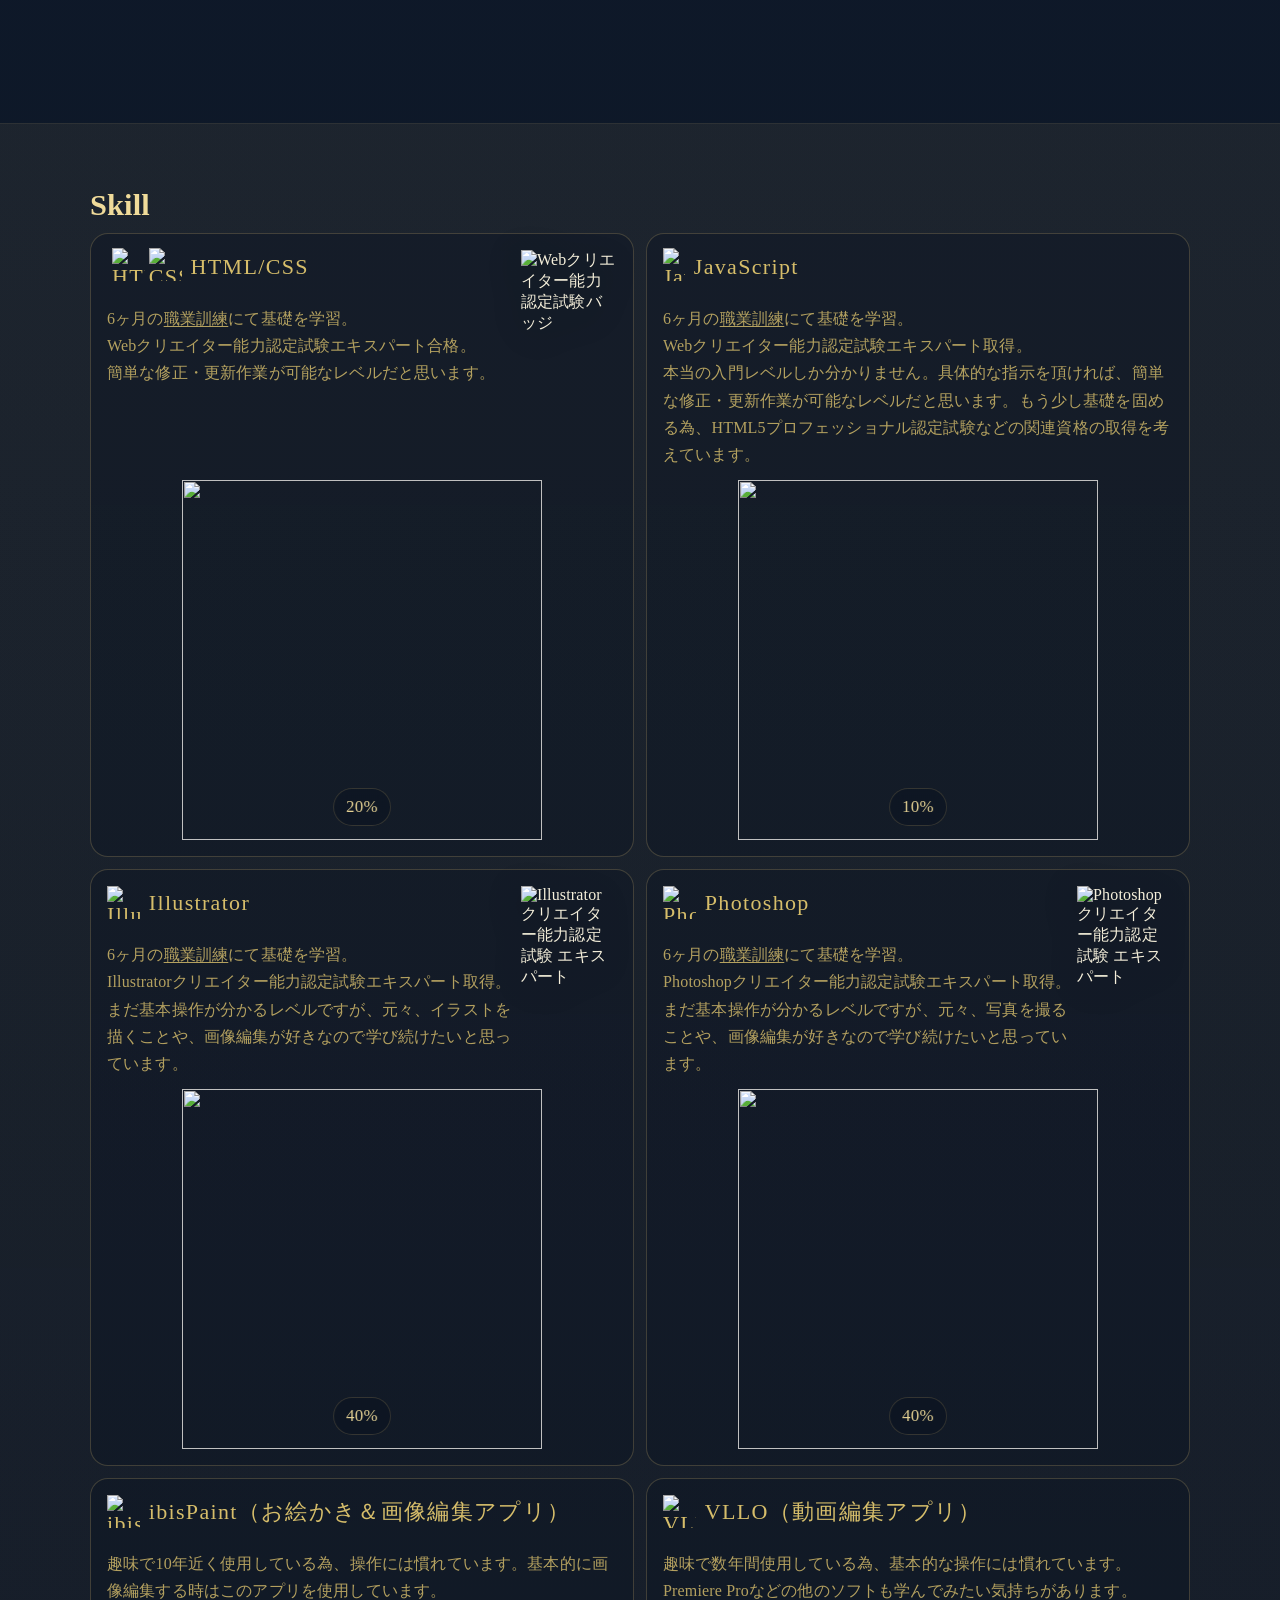
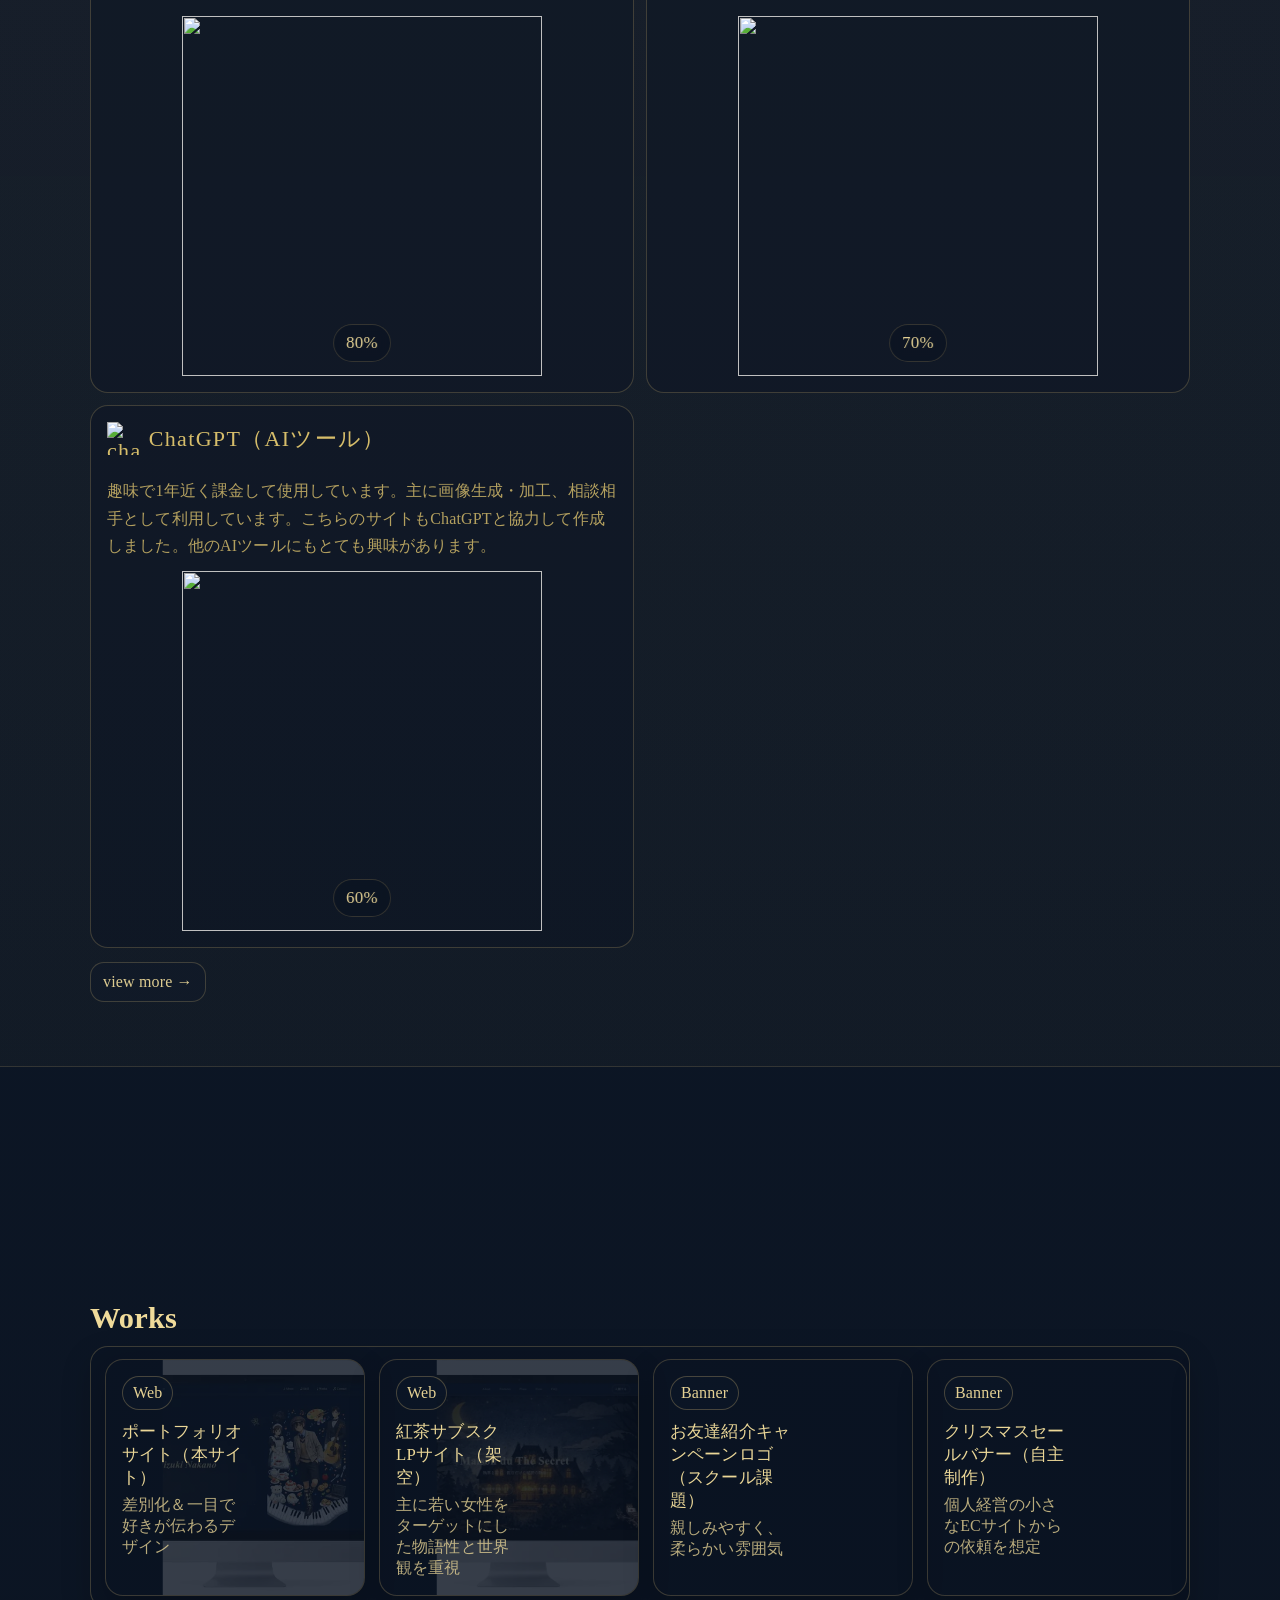
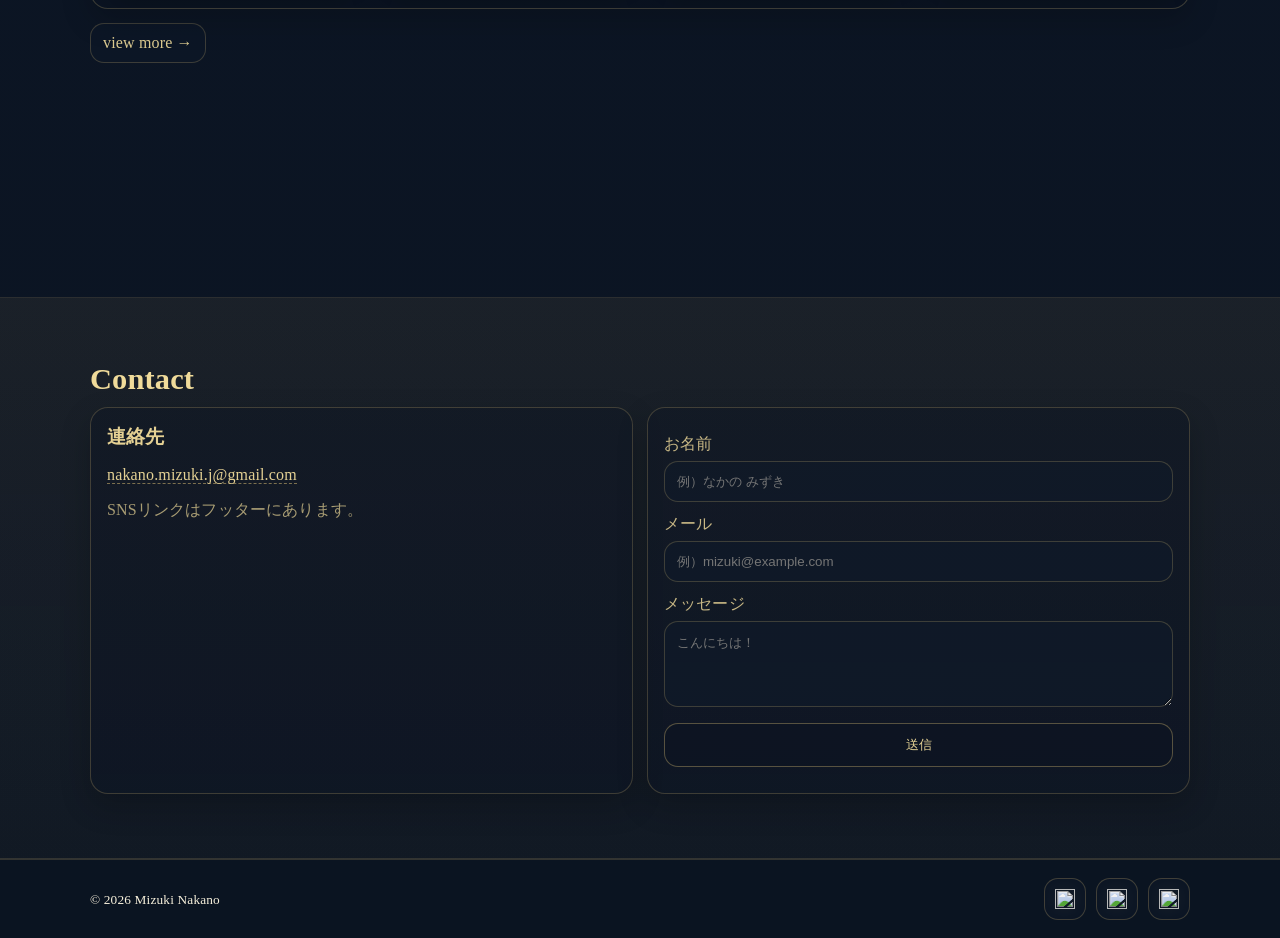
==== commit de78e9b4: "ティーカップグラフ更新" ====
--- a/index.html
+++ b/index.html
@@ -86,13 +86,13 @@
   <img class="tea-base" alt="" src="assets/img/tea_anim/cup60_01.png"/>
   <img class="tea-frame" data-frame="2" alt="" src="assets/img/tea_anim/cup60_02.png"/>
   <img class="tea-frame" data-frame="3" alt="" src="assets/img/tea_anim/cup60_03.png"/>
-  <img class="tea-frame" data-frame="4" alt="" src="assets/img/tea_anim/cup60_04.png"/>
-  <img class="tea-frame" data-frame="5" alt="" src="assets/img/tea_anim/cup60_05.png"/>
-  <img class="tea-frame" data-frame="6" alt="" src="assets/img/tea_anim/cup60_06.png"/>
-  <img class="tea-frame" data-frame="7" alt="" src="assets/img/tea_anim/cup60_07.png"/>
-  <img class="tea-final" data-final="true" alt="" src="assets/img/tea_anim/cup60_08.png"/>
-</div>
-<div class="teacup-meter__pct">80%</div></div>
+  <img class="tea-frame" data-frame="4" alt="" src="assets/img/tea_anim/cup10_04.png"/>
+  <img class="tea-frame" data-frame="5" alt="" src="assets/img/tea_anim/cup20_05.png"/>
+  <img class="tea-frame" data-frame="6" alt="" src="assets/img/tea_anim/cup20_06.png"/>
+  <img class="tea-frame" data-frame="7" alt="" src="assets/img/tea_anim/cup20_07.png"/>
+  <img class="tea-final" data-final="true" alt="" src="assets/img/tea_anim/cup20_08.png"/>
+</div>
+<div class="teacup-meter__pct">20%</div></div>
 </div>
 </div>
 <div class="skill-item">
@@ -106,13 +106,13 @@
   <img class="tea-base" alt="" src="assets/img/tea_anim/cup60_01.png"/>
   <img class="tea-frame" data-frame="2" alt="" src="assets/img/tea_anim/cup60_02.png"/>
   <img class="tea-frame" data-frame="3" alt="" src="assets/img/tea_anim/cup60_03.png"/>
-  <img class="tea-frame" data-frame="4" alt="" src="assets/img/tea_anim/cup60_04.png"/>
-  <img class="tea-frame" data-frame="5" alt="" src="assets/img/tea_anim/cup60_05.png"/>
-  <img class="tea-frame" data-frame="6" alt="" src="assets/img/tea_anim/cup60_06.png"/>
-  <img class="tea-frame" data-frame="7" alt="" src="assets/img/tea_anim/cup60_07.png"/>
-  <img class="tea-final" data-final="true" alt="" src="assets/img/tea_anim/cup60_08.png"/>
-</div>
-<div class="teacup-meter__pct">65%</div></div>
+  <img class="tea-frame" data-frame="4" alt="" src="assets/img/tea_anim/cup10_04.png"/>
+  <img class="tea-frame" data-frame="5" alt="" src="assets/img/tea_anim/cup10_05.png"/>
+  <img class="tea-frame" data-frame="6" alt="" src="assets/img/tea_anim/cup10_06.png"/>
+  <img class="tea-frame" data-frame="7" alt="" src="assets/img/tea_anim/cup10_07.png"/>
+  <img class="tea-final" data-final="true" alt="" src="assets/img/tea_anim/cup10_08.png"/>
+</div>
+<div class="teacup-meter__pct">10%</div></div>
 </div>
 </div>
 <div class="skill-item has-badge">
@@ -133,12 +133,12 @@
   <img class="tea-frame" data-frame="2" alt="" src="assets/img/tea_anim/cup60_02.png"/>
   <img class="tea-frame" data-frame="3" alt="" src="assets/img/tea_anim/cup60_03.png"/>
   <img class="tea-frame" data-frame="4" alt="" src="assets/img/tea_anim/cup60_04.png"/>
-  <img class="tea-frame" data-frame="5" alt="" src="assets/img/tea_anim/cup60_05.png"/>
-  <img class="tea-frame" data-frame="6" alt="" src="assets/img/tea_anim/cup60_06.png"/>
-  <img class="tea-frame" data-frame="7" alt="" src="assets/img/tea_anim/cup60_07.png"/>
-  <img class="tea-final" data-final="true" alt="" src="assets/img/tea_anim/cup60_08.png"/>
-</div>
-<div class="teacup-meter__pct">70%</div></div>
+  <img class="tea-frame" data-frame="5" alt="" src="assets/img/tea_anim/cup40_05.png"/>
+  <img class="tea-frame" data-frame="6" alt="" src="assets/img/tea_anim/cup40_06.png"/>
+  <img class="tea-frame" data-frame="7" alt="" src="assets/img/tea_anim/cup40_07.png"/>
+  <img class="tea-final" data-final="true" alt="" src="assets/img/tea_anim/cup40_08.png"/>
+</div>
+<div class="teacup-meter__pct">40%</div></div>
 </div>
 </div>
 <div class="skill-item has-badge">
@@ -149,6 +149,69 @@
 <p class="skill-item__note">Photoshopクリエイター能力認定試験エキスパート取得。</p> -->
 </div>
 <div class="skill-item__meter"><div class="teacup-meter teacup-meter--pour" data-level="60">
+<div aria-hidden="true" class="teacup-meter__stack tea-container">
+  <img class="tea-base" alt="" src="assets/img/tea_anim/cup60_01.png"/>
+  <img class="tea-frame" data-frame="2" alt="" src="assets/img/tea_anim/cup60_02.png"/>
+  <img class="tea-frame" data-frame="3" alt="" src="assets/img/tea_anim/cup60_03.png"/>
+  <img class="tea-frame" data-frame="4" alt="" src="assets/img/tea_anim/cup60_04.png"/>
+  <img class="tea-frame" data-frame="5" alt="" src="assets/img/tea_anim/cup40_05.png"/>
+  <img class="tea-frame" data-frame="6" alt="" src="assets/img/tea_anim/cup40_06.png"/>
+  <img class="tea-frame" data-frame="7" alt="" src="assets/img/tea_anim/cup40_07.png"/>
+  <img class="tea-final" data-final="true" alt="" src="assets/img/tea_anim/cup40_08.png"/>
+</div>
+<div class="teacup-meter__pct">40%</div></div>
+</div>
+</div>
+
+<div class="skill-item">
+<div class="skill-item__top"><span class="skill-title"><img src="assets/icons/ibis.png" alt="ibisPaint" class="skill-icon" id="ibis">ibisPaint（お絵かき＆画像編集アプリ）</span></div>
+<p class="skill-item__desc">趣味で10年近く使用している為、操作には慣れています。基本的に画像編集する時はこのアプリを使用しています。</p>
+<div class="skill-item__notes">
+<!-- <p class="skill-item__note">6ヶ月の職業訓練にて基礎を学習。</p> -->
+</div>
+<div class="skill-item__meter"><div class="teacup-meter teacup-meter--pour" data-level="65">
+<div aria-hidden="true" class="teacup-meter__stack tea-container">
+  <img class="tea-base" alt="" src="assets/img/tea_anim/cup60_01.png"/>
+  <img class="tea-frame" data-frame="2" alt="" src="assets/img/tea_anim/cup60_02.png"/>
+  <img class="tea-frame" data-frame="3" alt="" src="assets/img/tea_anim/cup60_03.png"/>
+  <img class="tea-frame" data-frame="4" alt="" src="assets/img/tea_anim/cup80_04.png"/>
+  <img class="tea-frame" data-frame="5" alt="" src="assets/img/tea_anim/cup80_05.png"/>
+  <img class="tea-frame" data-frame="6" alt="" src="assets/img/tea_anim/cup80_06.png"/>
+  <img class="tea-frame" data-frame="7" alt="" src="assets/img/tea_anim/cup80_07.png"/>
+  <img class="tea-final" data-final="true" alt="" src="assets/img/tea_anim/cup80_08.png"/>
+</div>
+<div class="teacup-meter__pct">80%</div></div>
+</div>
+</div>
+
+<div class="skill-item">
+<div class="skill-item__top"><span class="skill-title"><img src="assets/icons/vllo.png" alt="VLLO" class="skill-icon" id="vllo">VLLO（動画編集アプリ）</span></div>
+<p class="skill-item__desc">趣味で数年間使用している為、基本的な操作には慣れています。Premiere Proなどの他のソフトも学んでみたい気持ちがあります。</p>
+<div class="skill-item__notes">
+<!-- <p class="skill-item__note">6ヶ月の職業訓練にて基礎を学習。</p> -->
+</div>
+<div class="skill-item__meter"><div class="teacup-meter teacup-meter--pour" data-level="65">
+<div aria-hidden="true" class="teacup-meter__stack tea-container">
+  <img class="tea-base" alt="" src="assets/img/tea_anim/cup60_01.png"/>
+  <img class="tea-frame" data-frame="2" alt="" src="assets/img/tea_anim/cup60_02.png"/>
+  <img class="tea-frame" data-frame="3" alt="" src="assets/img/tea_anim/cup60_03.png"/>
+  <img class="tea-frame" data-frame="4" alt="" src="assets/img/tea_anim/cup60_04.png"/>
+  <img class="tea-frame" data-frame="5" alt="" src="assets/img/tea_anim/cup70_05.png"/>
+  <img class="tea-frame" data-frame="6" alt="" src="assets/img/tea_anim/cup70_06.png"/>
+  <img class="tea-frame" data-frame="7" alt="" src="assets/img/tea_anim/cup70_07.png"/>
+  <img class="tea-final" data-final="true" alt="" src="assets/img/tea_anim/cup70_08.png"/>
+</div>
+<div class="teacup-meter__pct">70%</div></div>
+</div>
+</div>
+
+<div class="skill-item">
+<div class="skill-item__top"><span class="skill-title"><img src="assets/icons/chatGPT.svg" alt="chatGPT" class="skill-icon" id="chatGPT">ChatGPT（AIツール）</span></div>
+<p class="skill-item__desc">趣味で1年近く課金して使用しています。主に画像生成・加工、相談相手として利用しています。こちらのサイトもChatGPTと協力して作成しました。他のAIツールにもとても興味があります。</p>
+<div class="skill-item__notes">
+<!-- <p class="skill-item__note">6ヶ月の職業訓練にて基礎を学習。</p> -->
+</div>
+<div class="skill-item__meter"><div class="teacup-meter teacup-meter--pour" data-level="65">
 <div aria-hidden="true" class="teacup-meter__stack tea-container">
   <img class="tea-base" alt="" src="assets/img/tea_anim/cup60_01.png"/>
   <img class="tea-frame" data-frame="2" alt="" src="assets/img/tea_anim/cup60_02.png"/>
@@ -163,69 +226,6 @@
 </div>
 </div>
 
-<div class="skill-item">
-<div class="skill-item__top"><span class="skill-title"><img src="assets/icons/ibis.png" alt="ibisPaint" class="skill-icon" id="ibis">ibisPaint（お絵かき＆画像編集アプリ）</span></div>
-<p class="skill-item__desc">趣味で10年近く使用している為、操作には慣れています。基本的に画像編集する時はこのアプリを使用しています。</p>
-<div class="skill-item__notes">
-<!-- <p class="skill-item__note">6ヶ月の職業訓練にて基礎を学習。</p> -->
-</div>
-<div class="skill-item__meter"><div class="teacup-meter teacup-meter--pour" data-level="65">
-<div aria-hidden="true" class="teacup-meter__stack tea-container">
-  <img class="tea-base" alt="" src="assets/img/tea_anim/cup60_01.png"/>
-  <img class="tea-frame" data-frame="2" alt="" src="assets/img/tea_anim/cup60_02.png"/>
-  <img class="tea-frame" data-frame="3" alt="" src="assets/img/tea_anim/cup60_03.png"/>
-  <img class="tea-frame" data-frame="4" alt="" src="assets/img/tea_anim/cup60_04.png"/>
-  <img class="tea-frame" data-frame="5" alt="" src="assets/img/tea_anim/cup60_05.png"/>
-  <img class="tea-frame" data-frame="6" alt="" src="assets/img/tea_anim/cup60_06.png"/>
-  <img class="tea-frame" data-frame="7" alt="" src="assets/img/tea_anim/cup60_07.png"/>
-  <img class="tea-final" data-final="true" alt="" src="assets/img/tea_anim/cup60_08.png"/>
-</div>
-<div class="teacup-meter__pct">65%</div></div>
-</div>
-</div>
-
-<div class="skill-item">
-<div class="skill-item__top"><span class="skill-title"><img src="assets/icons/vllo.png" alt="VLLO" class="skill-icon" id="vllo">VLLO（動画編集アプリ）</span></div>
-<p class="skill-item__desc">趣味で数年間使用している為、基本的な操作には慣れています。Premiere Proなどの他のソフトも学んでみたい気持ちがあります。</p>
-<div class="skill-item__notes">
-<!-- <p class="skill-item__note">6ヶ月の職業訓練にて基礎を学習。</p> -->
-</div>
-<div class="skill-item__meter"><div class="teacup-meter teacup-meter--pour" data-level="65">
-<div aria-hidden="true" class="teacup-meter__stack tea-container">
-  <img class="tea-base" alt="" src="assets/img/tea_anim/cup60_01.png"/>
-  <img class="tea-frame" data-frame="2" alt="" src="assets/img/tea_anim/cup60_02.png"/>
-  <img class="tea-frame" data-frame="3" alt="" src="assets/img/tea_anim/cup60_03.png"/>
-  <img class="tea-frame" data-frame="4" alt="" src="assets/img/tea_anim/cup60_04.png"/>
-  <img class="tea-frame" data-frame="5" alt="" src="assets/img/tea_anim/cup60_05.png"/>
-  <img class="tea-frame" data-frame="6" alt="" src="assets/img/tea_anim/cup60_06.png"/>
-  <img class="tea-frame" data-frame="7" alt="" src="assets/img/tea_anim/cup60_07.png"/>
-  <img class="tea-final" data-final="true" alt="" src="assets/img/tea_anim/cup60_08.png"/>
-</div>
-<div class="teacup-meter__pct">65%</div></div>
-</div>
-</div>
-
-<div class="skill-item">
-<div class="skill-item__top"><span class="skill-title"><img src="assets/icons/chatGPT.svg" alt="chatGPT" class="skill-icon" id="chatGPT">ChatGPT（AIツール）</span></div>
-<p class="skill-item__desc">趣味で1年近く課金して使用しています。主に画像生成・加工、相談相手として利用しています。こちらのサイトもChatGPTと協力して作成しました。他のAIツールにもとても興味があります。</p>
-<div class="skill-item__notes">
-<!-- <p class="skill-item__note">6ヶ月の職業訓練にて基礎を学習。</p> -->
-</div>
-<div class="skill-item__meter"><div class="teacup-meter teacup-meter--pour" data-level="65">
-<div aria-hidden="true" class="teacup-meter__stack tea-container">
-  <img class="tea-base" alt="" src="assets/img/tea_anim/cup60_01.png"/>
-  <img class="tea-frame" data-frame="2" alt="" src="assets/img/tea_anim/cup60_02.png"/>
-  <img class="tea-frame" data-frame="3" alt="" src="assets/img/tea_anim/cup60_03.png"/>
-  <img class="tea-frame" data-frame="4" alt="" src="assets/img/tea_anim/cup60_04.png"/>
-  <img class="tea-frame" data-frame="5" alt="" src="assets/img/tea_anim/cup60_05.png"/>
-  <img class="tea-frame" data-frame="6" alt="" src="assets/img/tea_anim/cup60_06.png"/>
-  <img class="tea-frame" data-frame="7" alt="" src="assets/img/tea_anim/cup60_07.png"/>
-  <img class="tea-final" data-final="true" alt="" src="assets/img/tea_anim/cup60_08.png"/>
-</div>
-<div class="teacup-meter__pct">65%</div></div>
-</div>
-</div>
-
 </div>
 <div class="viewmore">
 <a class="viewmore__link" href="skill.html">view more →</a>
@@ -237,96 +237,7 @@
 <h2 class="section__title">Works</h2>
 <div aria-label="作品の横スクロール（ホバーで停止）" class="works-marquee">
 <div class="works-track" id="topWorksTrack">
-<!-- <a class="work-chip" href="works.html?open=web" style="--bg:url('assets/img/works/web-site.png')">
-<div class="work-chip__top"><span class="badge">Web</span> </div>
-<div class="work-chip__title">Webサイト（架空）</div>
-<div class="work-chip__text">濃紺×ゴールドの世界観で、初心者らし…</div>
-</a>
-<a class="work-chip" href="works.html?open=lp" style="--bg:url('assets/img/works/lp.png')">
-<div class="work-chip__top"><span class="badge">Web</span> </div>
-<div class="work-chip__title">LPデザイン（架空）</div>
-<div class="work-chip__text">CTAの配置と視線誘導を意識したLP…</div>
-</a>
-<a class="work-chip" href="works.html?open=banner" style="--bg:url('assets/img/works/banner.png')">
-<div class="work-chip__top"><span class="badge">Banner</span> </div>
-<div class="work-chip__title">バナー（SNS）</div>
-<div class="work-chip__text">紅茶・焼き菓子のモチーフでやさしい雰…</div>
-</a>
-<a class="work-chip" href="works.html?open=travel" style="--bg:url('assets/img/works/thumbnail.png')">
-<div class="work-chip__top"><span class="badge">Video</span> </div>
-<div class="work-chip__title">Videoサムネ</div>
-<div class="work-chip__text">タイトルとアイコンのバランス、視認性…</div>
-</a>
-<a class="work-chip" href="works.html?open=portrait" style="--bg:url('assets/img/works/illustration.png')">
-<div class="work-chip__top"><span class="badge">Illust</span> </div>
-<div class="work-chip__title">イラスト</div>
-<div class="work-chip__text">世界観づくりのための一枚絵（ダミー）…</div>
-</a>
-<a class="work-chip" href="works.html?open=mansion" style="--bg:url('assets/img/works/photo.png')">
-<div class="work-chip__top"><span class="badge">Photo</span> </div>
-<div class="work-chip__title">写真（編集）</div>
-<div class="work-chip__text">暗めの色味を整えて、上品なトーンに寄…</div>
-</a>
-<a class="work-chip" href="works.html?open=piano" style="--bg:url('assets/img/works/piano-video.png')">
-<div class="work-chip__top"><span class="badge">Thumbnail</span> </div>
-<div class="work-chip__title">弾いてみた（ピアノ）</div>
-<div class="work-chip__text">演奏動画のサムネ・導線づくり（ダミー…</div>
-</a>
-<a class="work-chip" href="works.html?open=thumb2" style="--bg:url('assets/img/works/thumbnail2.png')">
-<div class="work-chip__top"><span class="badge">Thumbnail</span> </div>
-<div class="work-chip__title">サムネ制作（架空）</div>
-<div class="work-chip__text">情報の優先順位を整理して、視認性の高…</div>
-</a>
-<a class="work-chip" href="works.html?open=other" style="--bg:url('assets/img/works/ios-app.png')">
-<div class="work-chip__top"><span class="badge">Other</span> </div>
-<div class="work-chip__title">iOSアプリ（制作）</div>
-<div class="work-chip__text">シンプルな機能を丁寧に作り、使いやす…</div>
-</a>
-<a class="work-chip" href="works.html?open=web" style="--bg:url('assets/img/works/web-site.png')">
-<div class="work-chip__top"><span class="badge">Web</span> </div>
-<div class="work-chip__title">Webサイト（架空）</div>
-<div class="work-chip__text">濃紺×ゴールドの世界観で、初心者らし…</div>
-</a>
-<a class="work-chip" href="works.html?open=lp" style="--bg:url('assets/img/works/lp.png')">
-<div class="work-chip__top"><span class="badge">Web</span> </div>
-<div class="work-chip__title">LPデザイン（架空）</div>
-<div class="work-chip__text">CTAの配置と視線誘導を意識したLP…</div>
-</a>
-<a class="work-chip" href="works.html?open=banner" style="--bg:url('assets/img/works/banner.png')">
-<div class="work-chip__top"><span class="badge">Banner</span> </div>
-<div class="work-chip__title">バナー（SNS）</div>
-<div class="work-chip__text">紅茶・焼き菓子のモチーフでやさしい雰…</div>
-</a>
-<a class="work-chip" href="works.html?open=travel" style="--bg:url('assets/img/works/thumbnail.png')">
-<div class="work-chip__top"><span class="badge">Video</span> </div>
-<div class="work-chip__title">Videoサムネ</div>
-<div class="work-chip__text">タイトルとアイコンのバランス、視認性…</div>
-</a>
-<a class="work-chip" href="works.html?open=portrait" style="--bg:url('assets/img/works/illustration.png')">
-<div class="work-chip__top"><span class="badge">Illust</span> </div>
-<div class="work-chip__title">イラスト</div>
-<div class="work-chip__text">世界観づくりのための一枚絵（ダミー）…</div>
-</a>
-<a class="work-chip" href="works.html?open=mansion" style="--bg:url('assets/img/works/photo.png')">
-<div class="work-chip__top"><span class="badge">Photo</span> </div>
-<div class="work-chip__title">写真（編集）</div>
-<div class="work-chip__text">暗めの色味を整えて、上品なトーンに寄…</div>
-</a>
-<a class="work-chip" href="works.html?open=piano" style="--bg:url('assets/img/works/piano-video.png')">
-<div class="work-chip__top"><span class="badge">Thumbnail</span> </div>
-<div class="work-chip__title">弾いてみた（ピアノ）</div>
-<div class="work-chip__text">演奏動画のサムネ・導線づくり（ダミー…</div>
-</a>
-<a class="work-chip" href="works.html?open=thumb2" style="--bg:url('assets/img/works/thumbnail2.png')">
-<div class="work-chip__top"><span class="badge">Thumbnail</span> </div>
-<div class="work-chip__title">サムネ制作（架空）</div>
-<div class="work-chip__text">情報の優先順位を整理して、視認性の高…</div>
-</a>
-<a class="work-chip" href="works.html?open=other" style="--bg:url('assets/img/works/ios-app.png')">
-<div class="work-chip__top"><span class="badge">Other</span> </div>
-<div class="work-chip__title">iOSアプリ（制作）</div>
-<div class="work-chip__text">シンプルな機能を丁寧に作り、使いやす…</div>
-</a> -->
+
 </div>
 </div>
 <div class="viewmore">
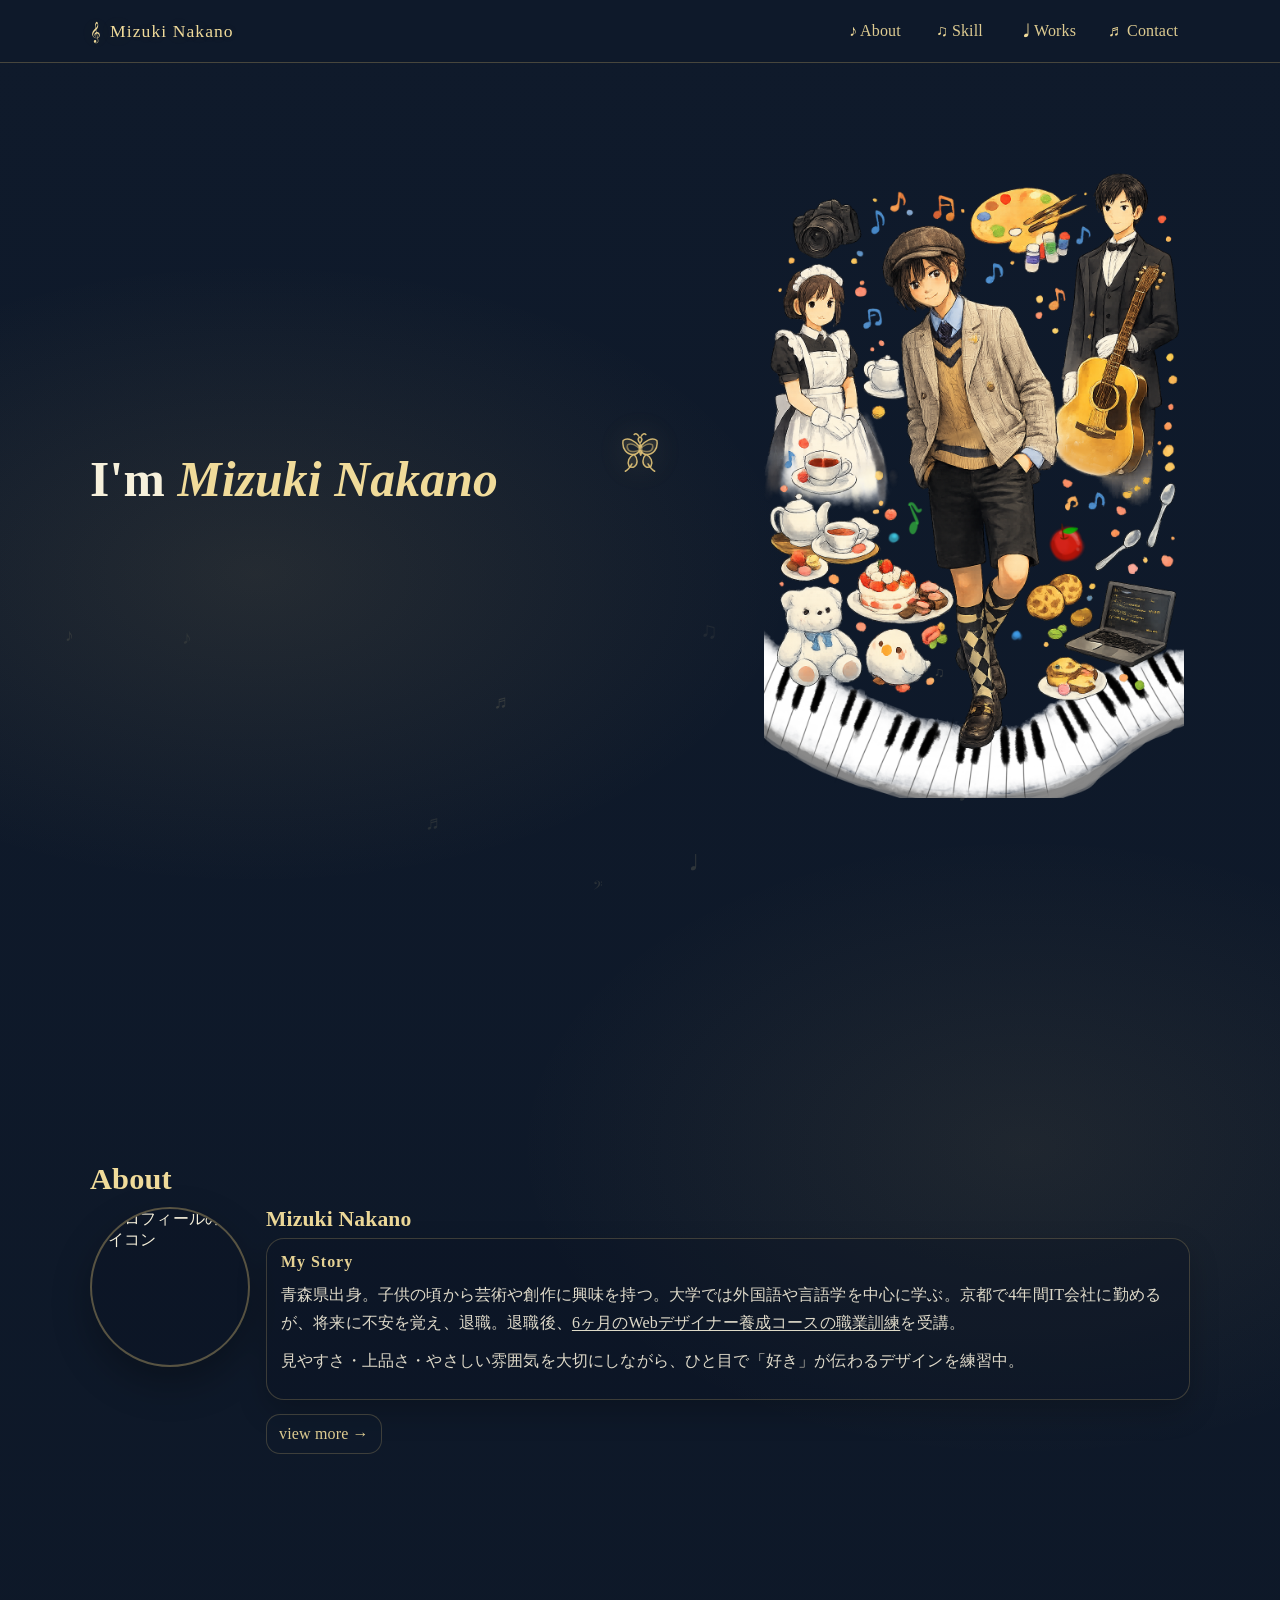
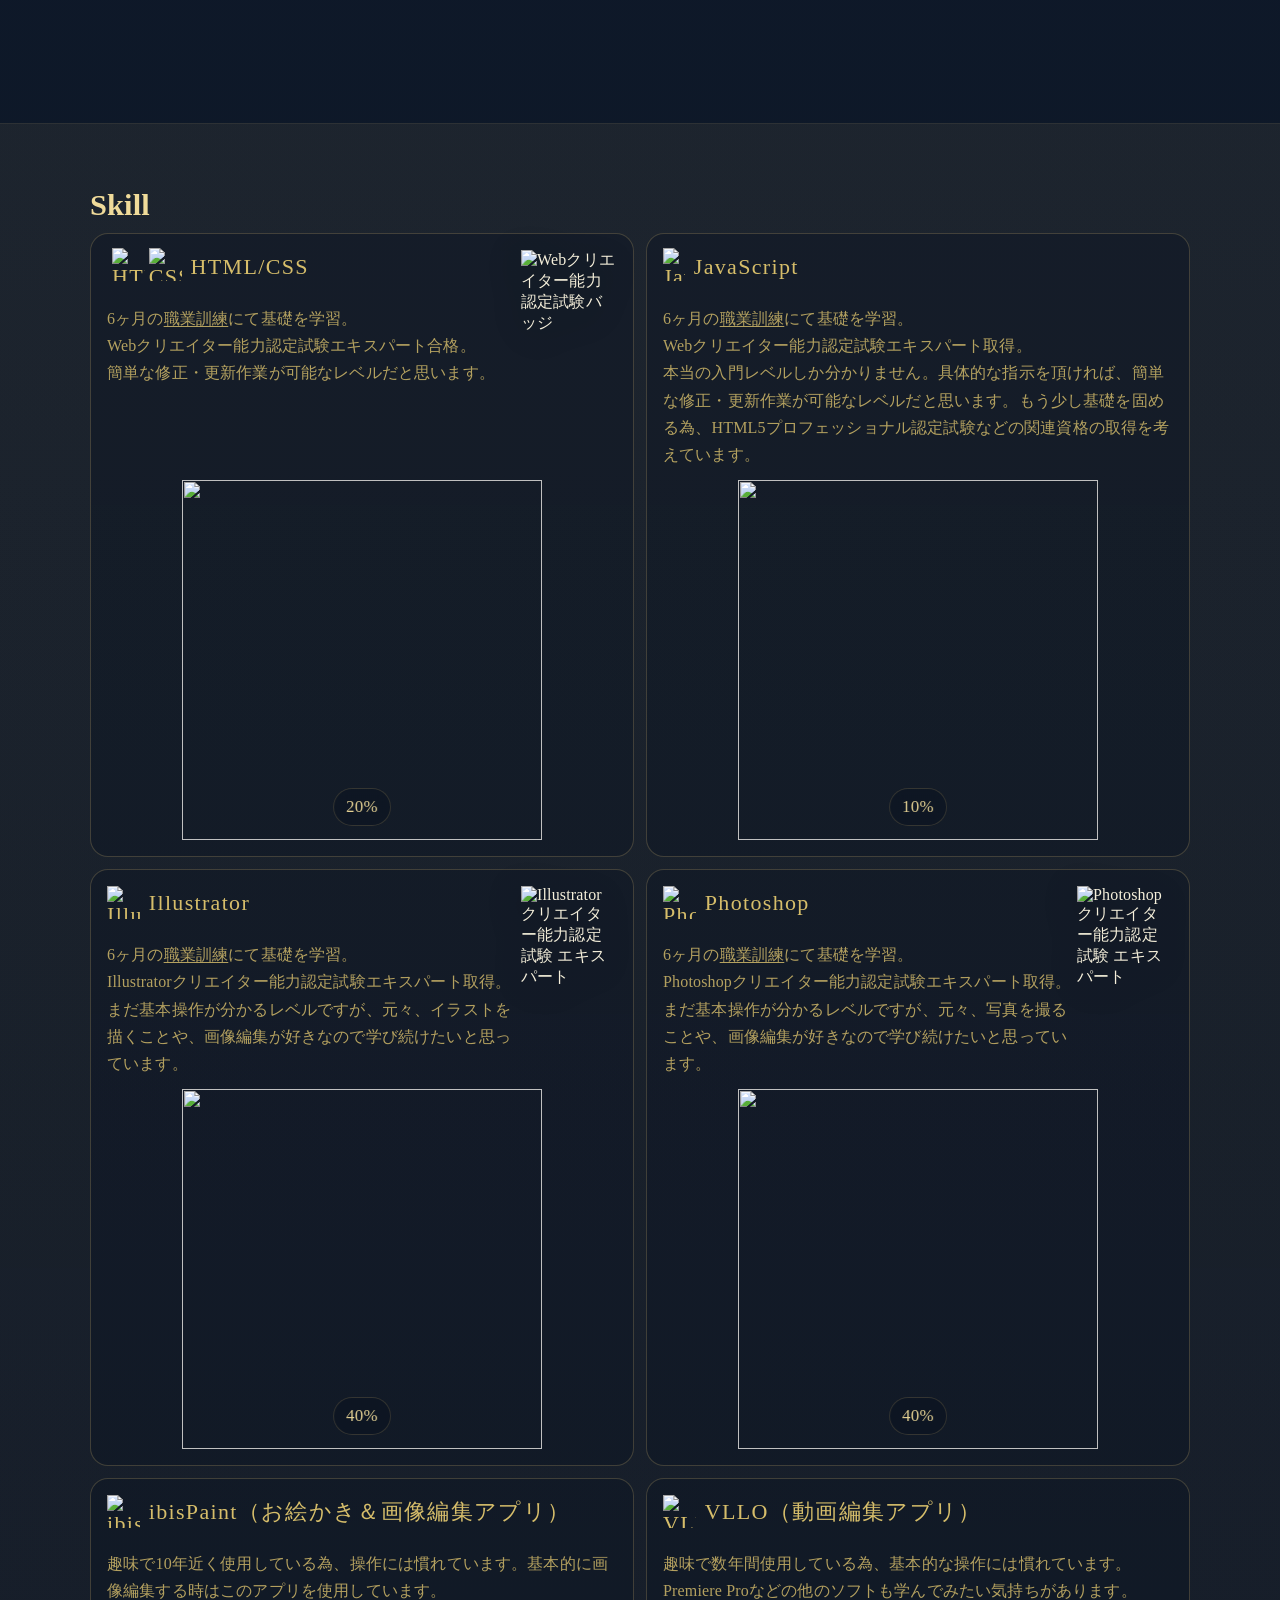
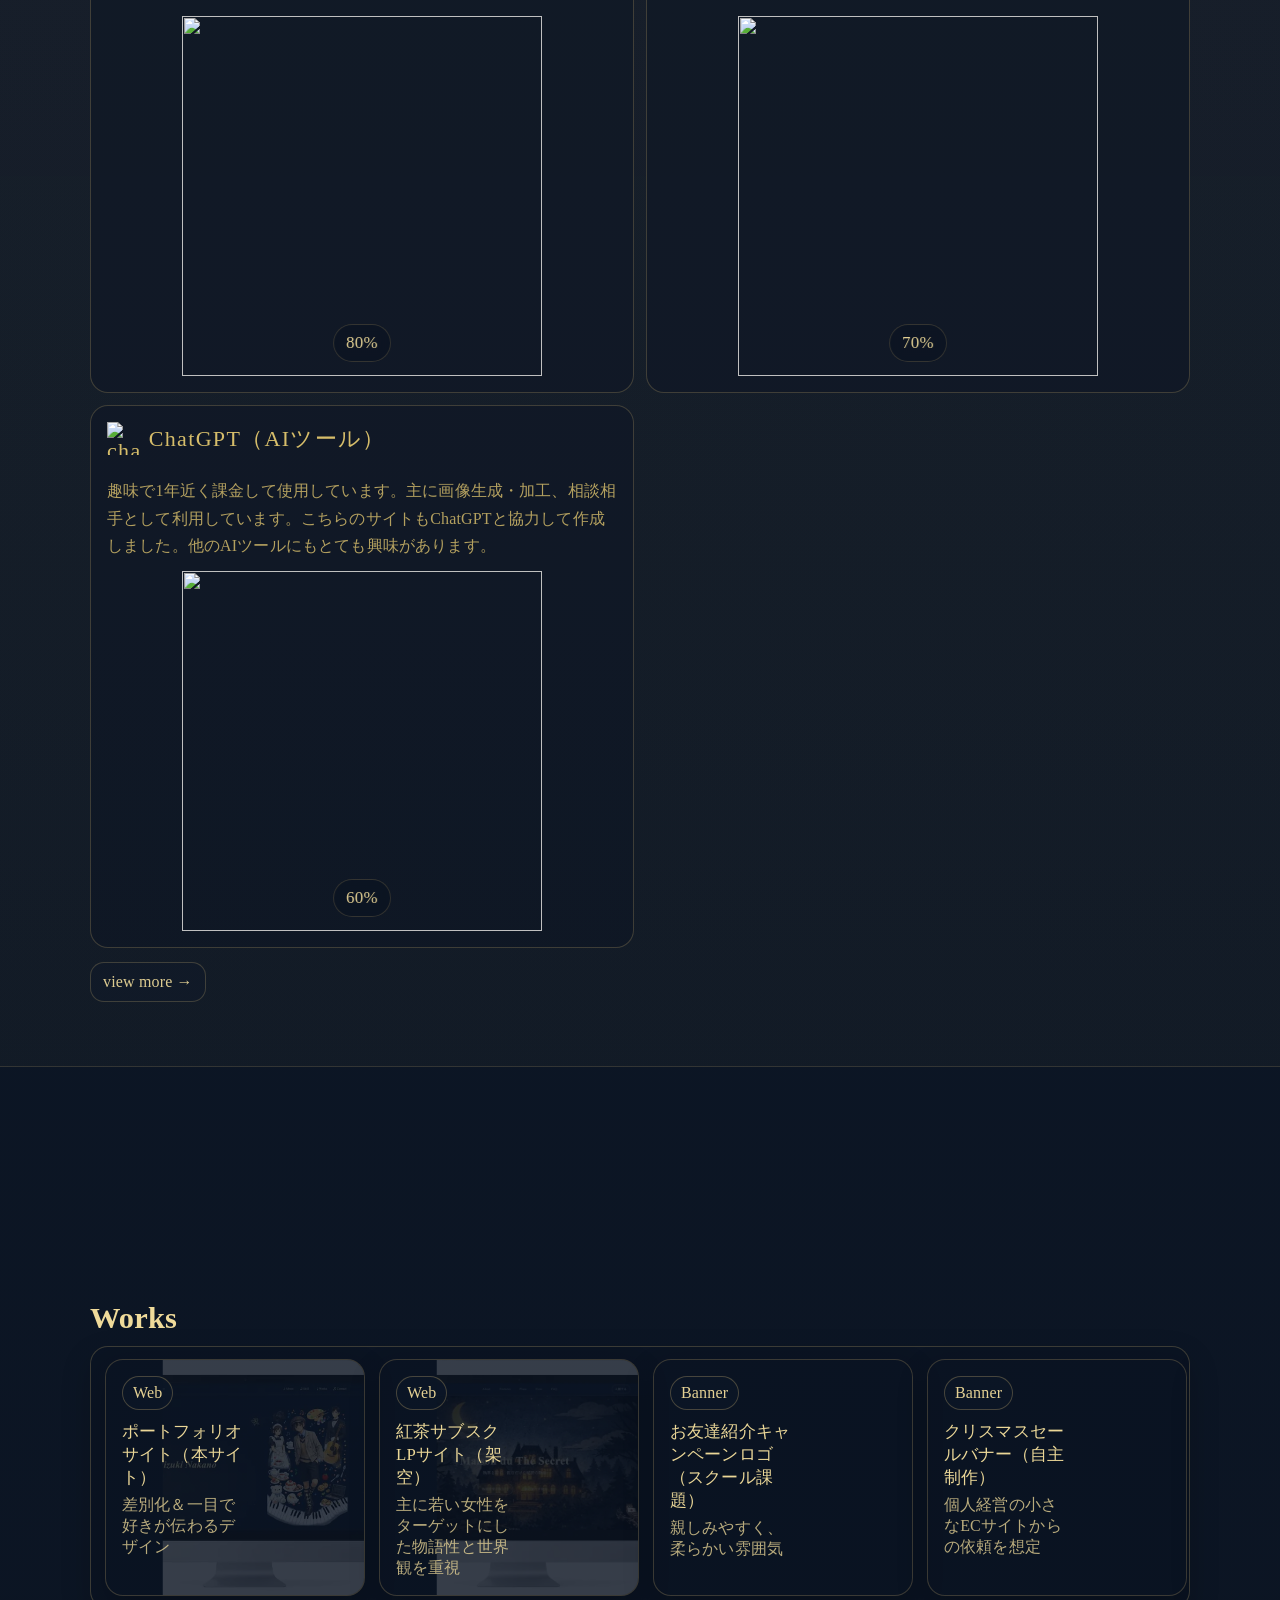
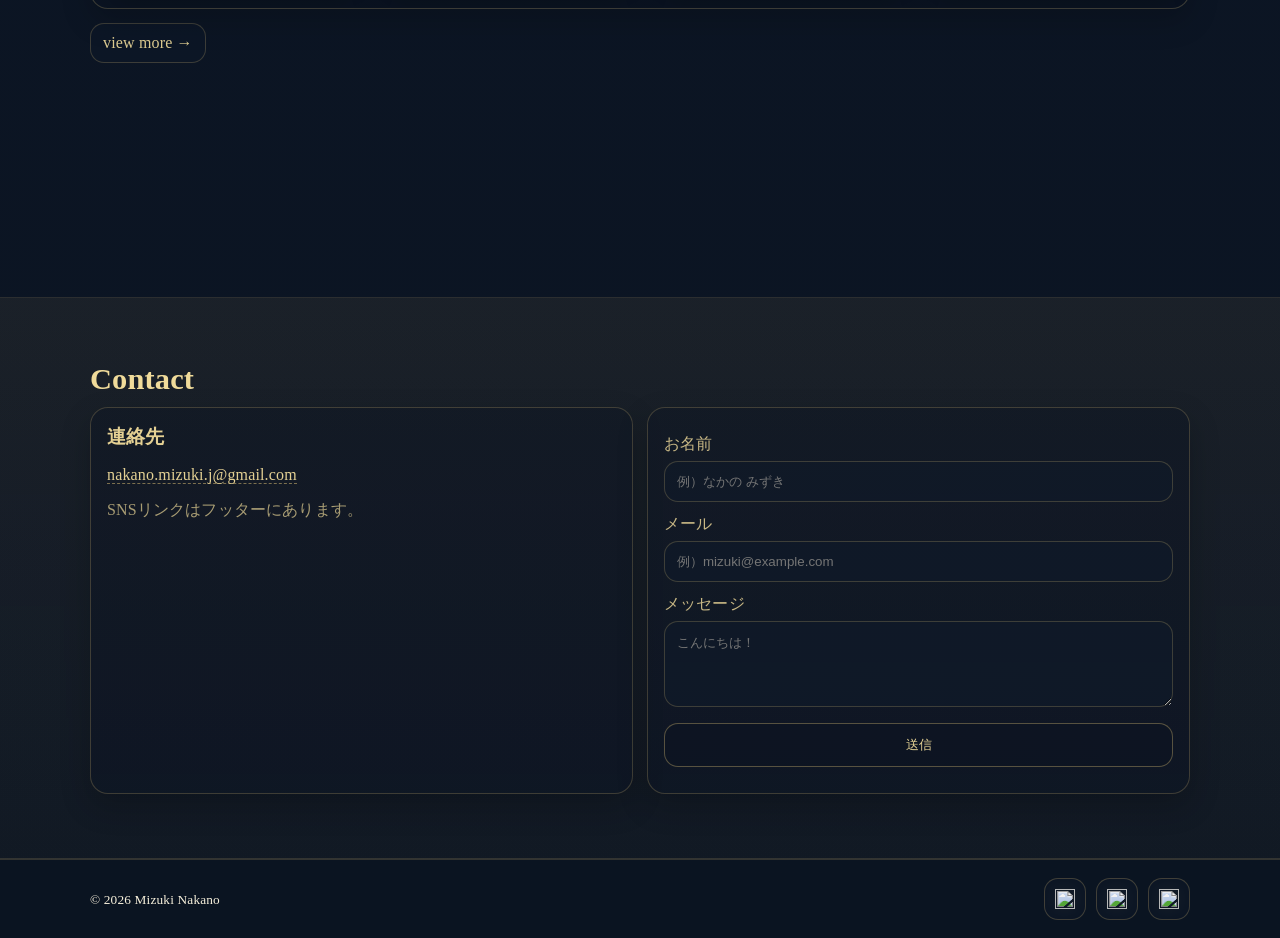
==== commit 8025ac63: "About背景画像変更" ====
--- a/index.html
+++ b/index.html
@@ -280,7 +280,7 @@
 <small>© <span id="year"></span> Mizuki Nakano</small>
 </div>
 <div aria-label="SNSリンク" class="social">
-<a aria-label="X" class="social__link" href="https://x.com/" rel="noreferrer" target="_blank">
+<a aria-label="X" class="social__link" href="https://x.com/mii_nya_0310" rel="noreferrer" target="_blank">
 <img alt="" src="assets/icons/x.svg"/>
 </a>
 <a aria-label="Instagram" class="social__link" href="https://www.instagram.com/mii_nya0704" rel="noreferrer" target="_blank">
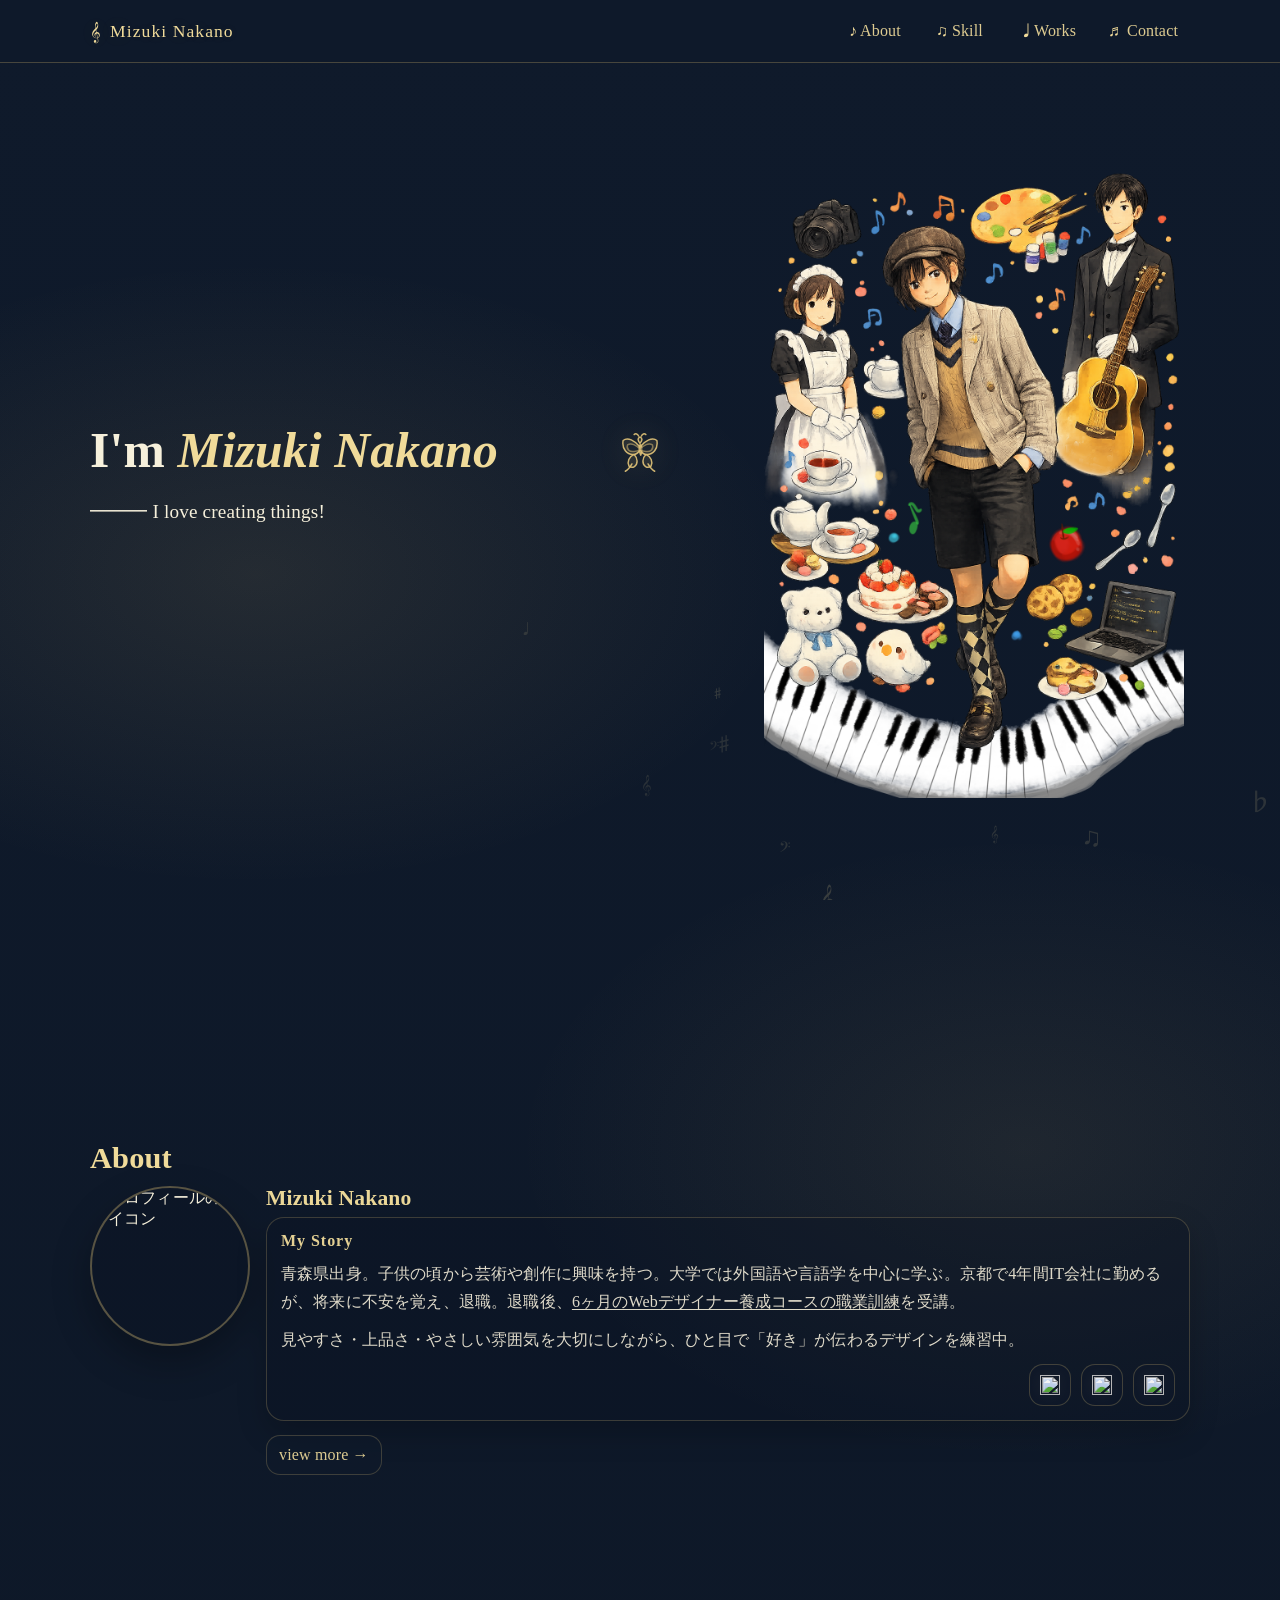
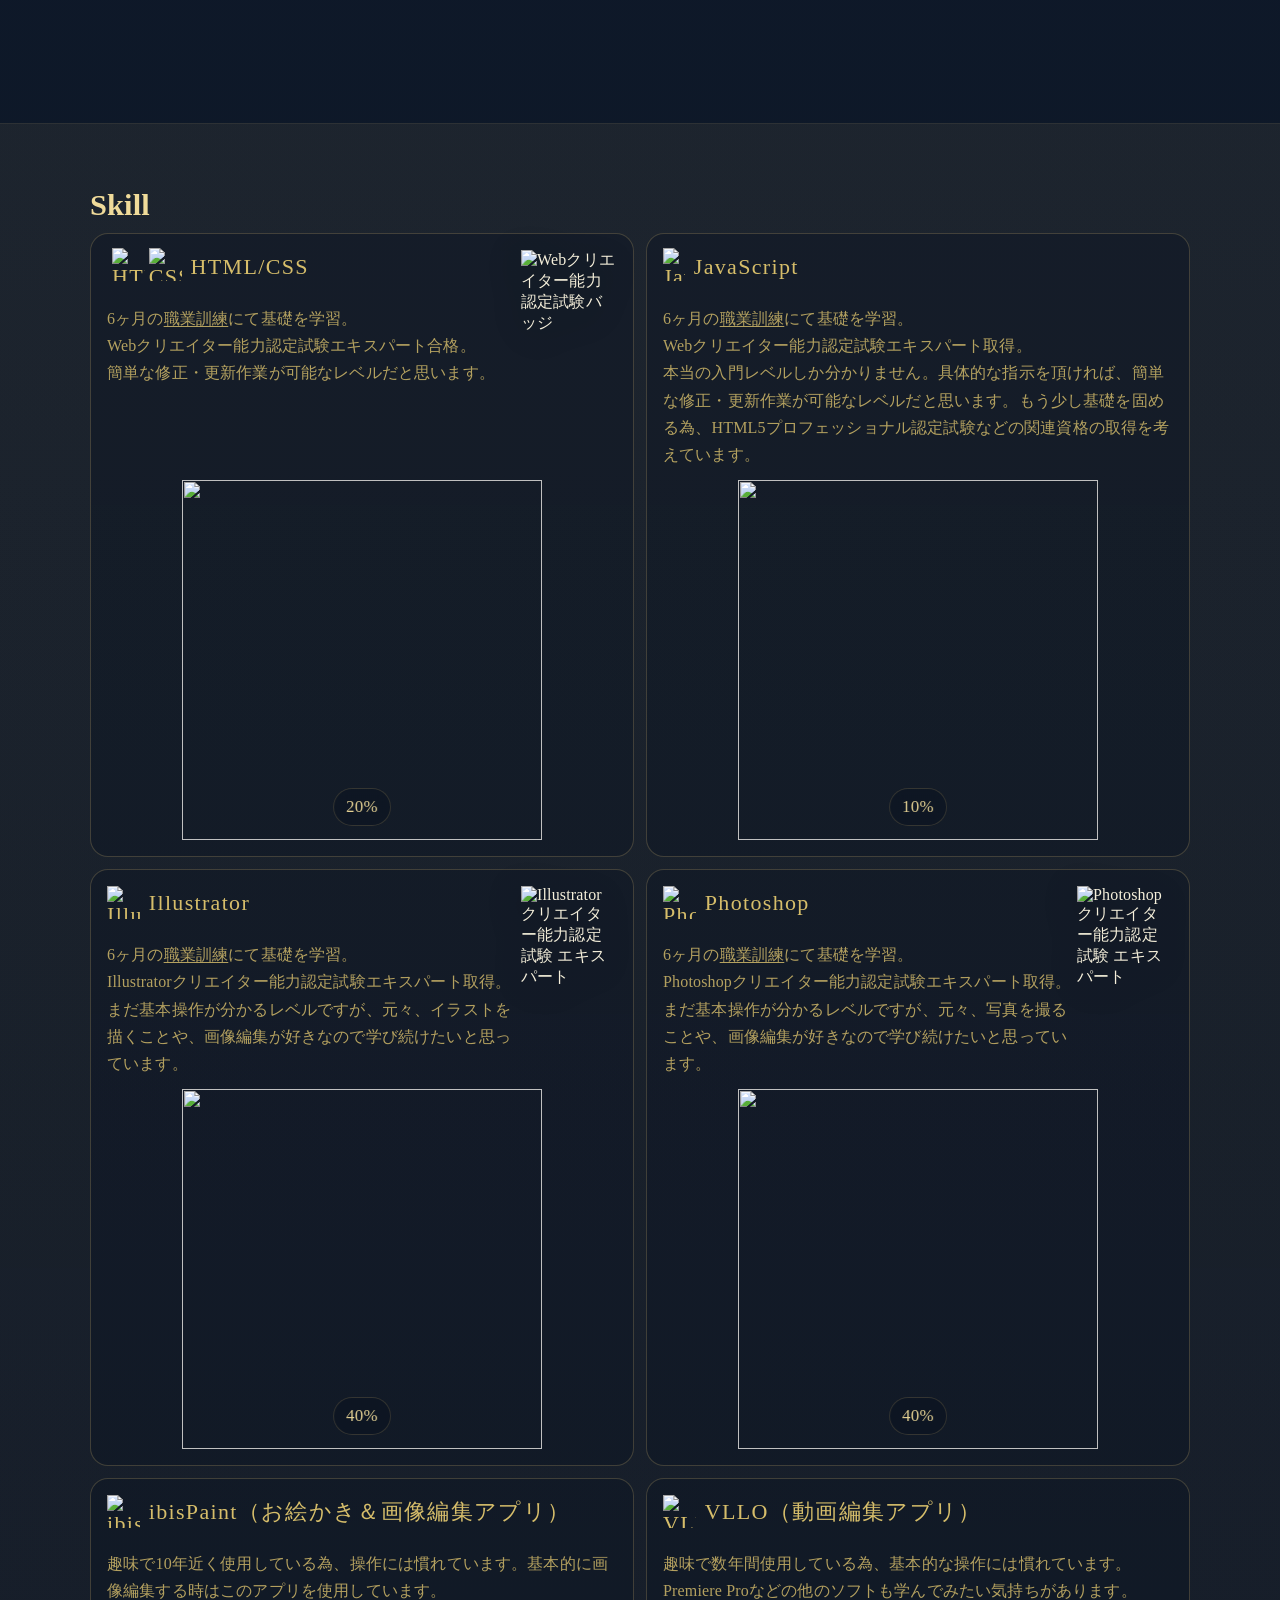
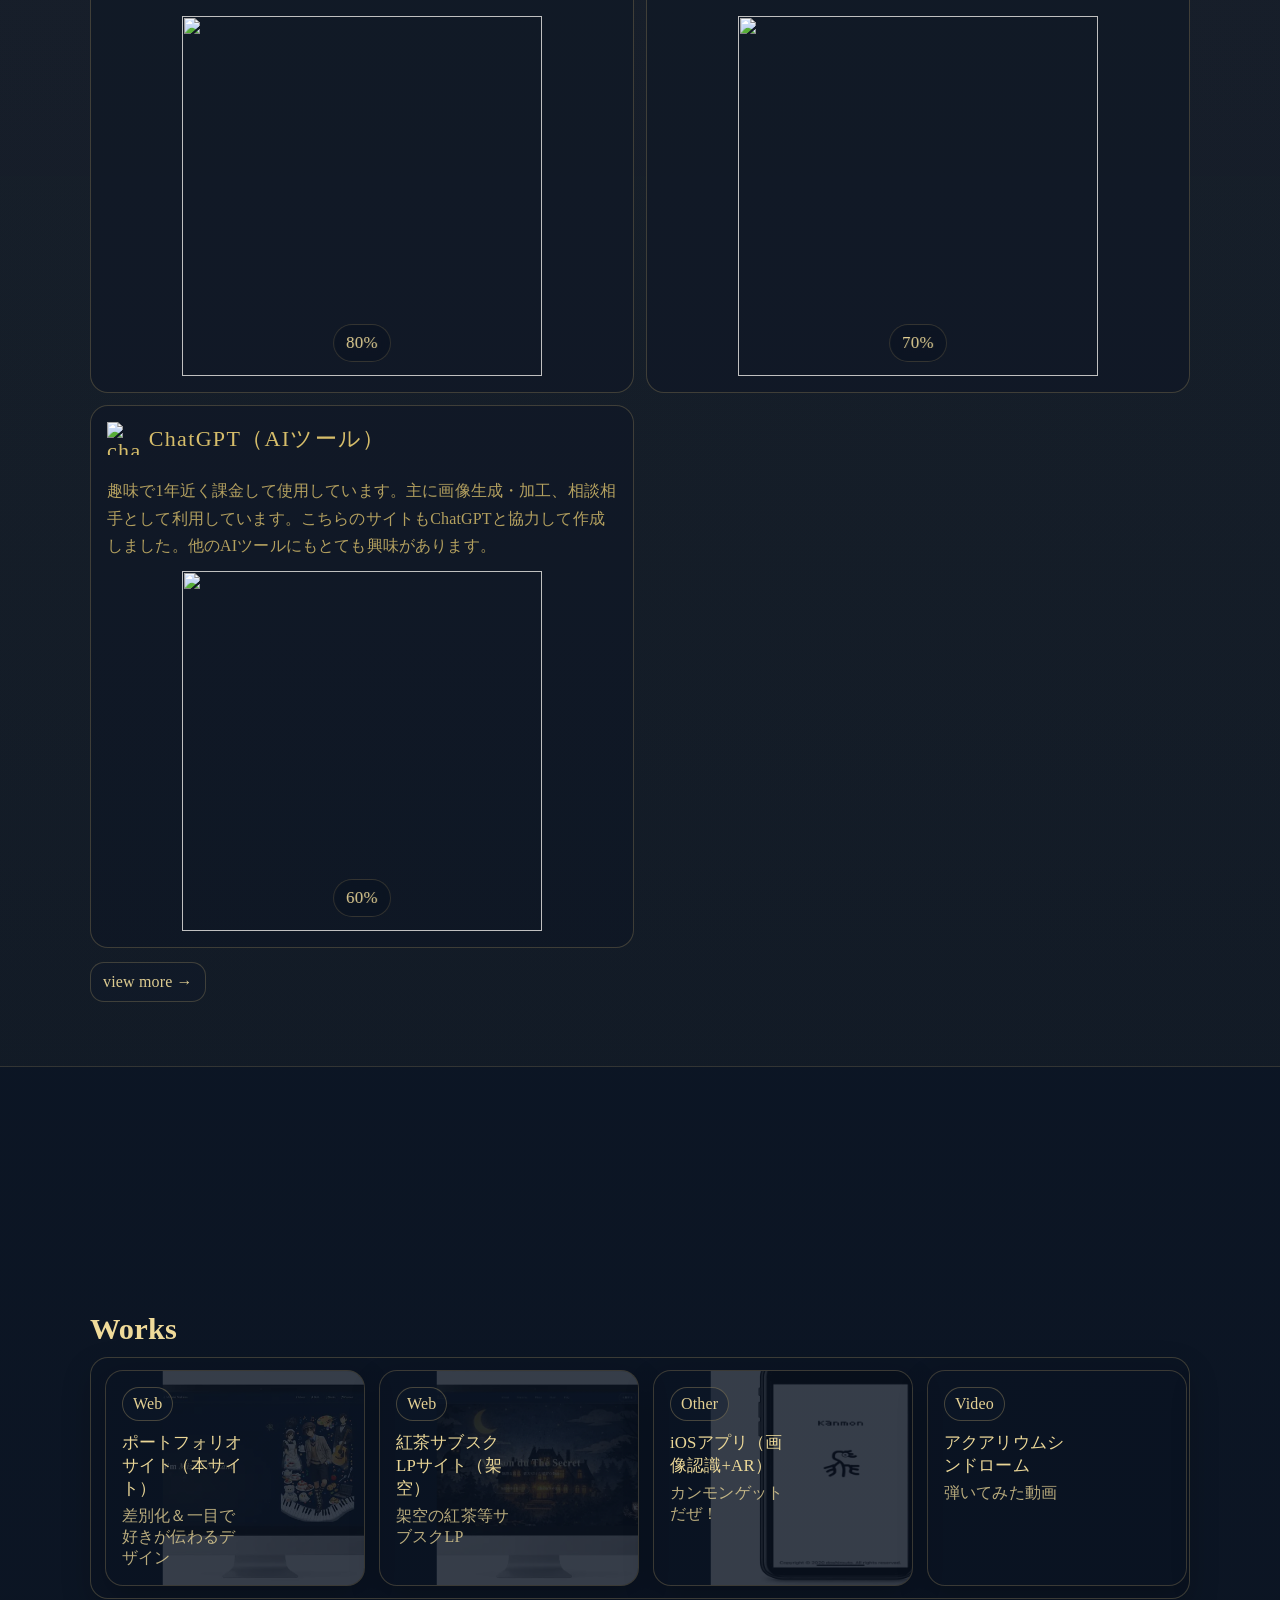
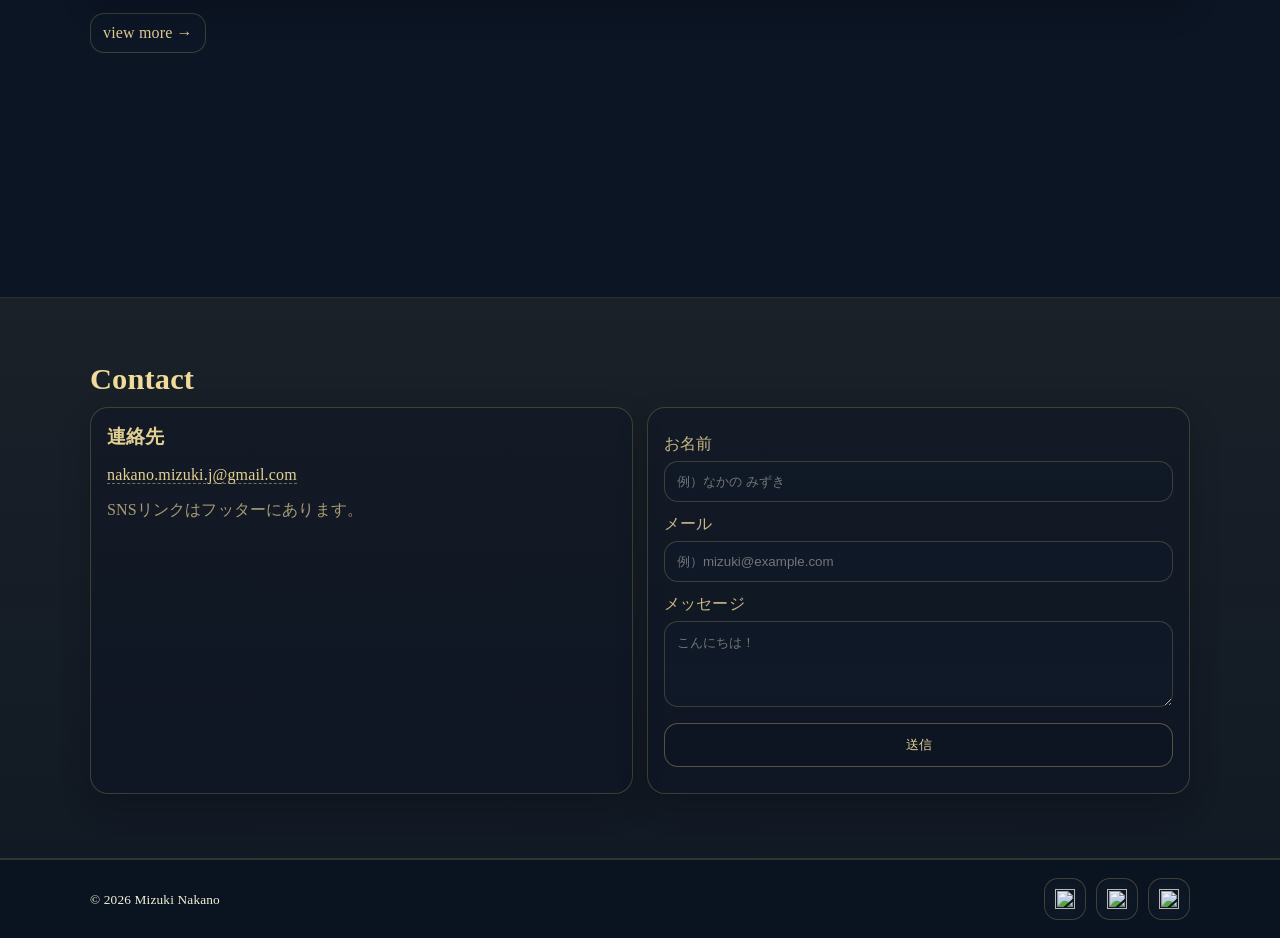
==== commit 3af605bf: "AboutにSNSリンク追加" ====
--- a/index.html
+++ b/index.html
@@ -9,7 +9,6 @@
 <link href="style.css" rel="stylesheet"/>
 </head>
 <body>
-<a class="skip" href="#main">本文へスキップ</a>
 <div aria-hidden="true" class="float-layer"></div>
 <header class="header">
 <div class="header__inner">
@@ -32,17 +31,8 @@
 <section class="hero hero--full" id="top">
 <div class="hero__inner">
 <div class="hero__copy">
-<h1>I'm <span class="accent">Mizuki Nakano<!DOCTYPE html>
-<html lang="en">
-<head>
-  <meta charset="UTF-8">
-  <meta name="viewport" content="width=device-width, initial-scale=1.0">
-  <title>Document</title>
-</head>
-<body>
-  
-</body>
-</html></span></h1>
+<h1>I'm <span class="accent">Mizuki Nakano</h1>
+  <p id="hero-comment">━━━ I love creating things!</p>
 </div>
 <div class="hero__media">
 <img alt="Mizuki Nakanoのイラスト" class="hero__portrait" src="assets/img/mizuki-portrait.png"/>
@@ -62,6 +52,17 @@
 <h4 class="story__title">My Story</h4>
 <p class="story__p">青森県出身。子供の頃から芸術や創作に興味を持つ。大学では外国語や言語学を中心に学ぶ。京都で4年間IT会社に勤めるが、将来に不安を覚え、退職。退職後、<a href="https://www.jeed.go.jp/location/shibu/hokkaido/q2k4vk000000t7z4-att/a1723510893607.pdf" target="_blank" rel="noopener noreferrer" class="link-pdf">6ヶ月のWebデザイナー養成コースの職業訓練</a>を受講。</p>
 <p class="story__p">見やすさ・上品さ・やさしい雰囲気を大切にしながら、ひと目で「好き」が伝わるデザインを練習中。</p>
+<div aria-label="SNSリンク" class="social">
+<a aria-label="X" class="social__link" href="https://x.com/mii_nya_0310" rel="noreferrer" target="_blank">
+<img alt="" src="assets/icons/x.svg"/>
+</a>
+<a aria-label="Instagram" class="social__link" href="https://www.instagram.com/mii_nya0704" rel="noreferrer" target="_blank">
+<img alt="" src="assets/icons/instagram.svg"/>
+</a>
+<a aria-label="Video" class="social__link" href="https://www.youtube.com/@vvh0_1z_3e" rel="noreferrer" target="_blank">
+<img alt="" src="assets/icons/youtube.svg"/>
+</a>
+</div>
 </div>
 <div class="viewmore">
 <a class="viewmore__link" href="about.html">view more →</a>
--- a/style.css
+++ b/style.css
@@ -606,9 +606,19 @@
   gap:14px;
   width:max-content;
   padding-left:14px;
-  animation:marquee 26s linear infinite;
-}
-.works-marquee:hover .works-track{animation-play-state:paused;}
+}
+
+.works-track.is-ready{
+  animation: marquee 26s linear infinite;
+  will-change: transform;
+}
+
+@media (hover: hover) and (pointer: fine){
+  .works-marquee:hover .works-track.is-ready{
+    animation-play-state: paused;
+  }
+}
+
 @keyframes marquee{
   0%{transform:translateX(0);}
   100%{transform:translateX(-50%);}
@@ -659,7 +669,10 @@
   padding:18px 0;
 }
 .footer__inner{display:flex; align-items:center; justify-content:space-between; gap:12px;}
-.social{display:flex; gap:10px;}
+.social{
+  display:flex; gap:10px;
+  justify-content: flex-end;
+}
 .social__link{
   width:42px; height:42px;
   border-radius:14px;
@@ -2367,4 +2380,29 @@
 .works-modal__desc ul{
   margin-block-start: 0.3em;
 }
-    +    
+
+.works-title{
+  display:flex;
+  align-items:baseline;
+  gap:16px;
+}
+
+.works-note{
+  font-size:0.9rem;
+  opacity:0.8;
+}
+
+@media (max-width: 768px){
+
+  .works-title{
+    flex-direction:column;
+    align-items:flex-start;
+    gap:0px;
+  }
+
+}
+
+  #hero-comment{
+    font-size:1.2rem;
+  }
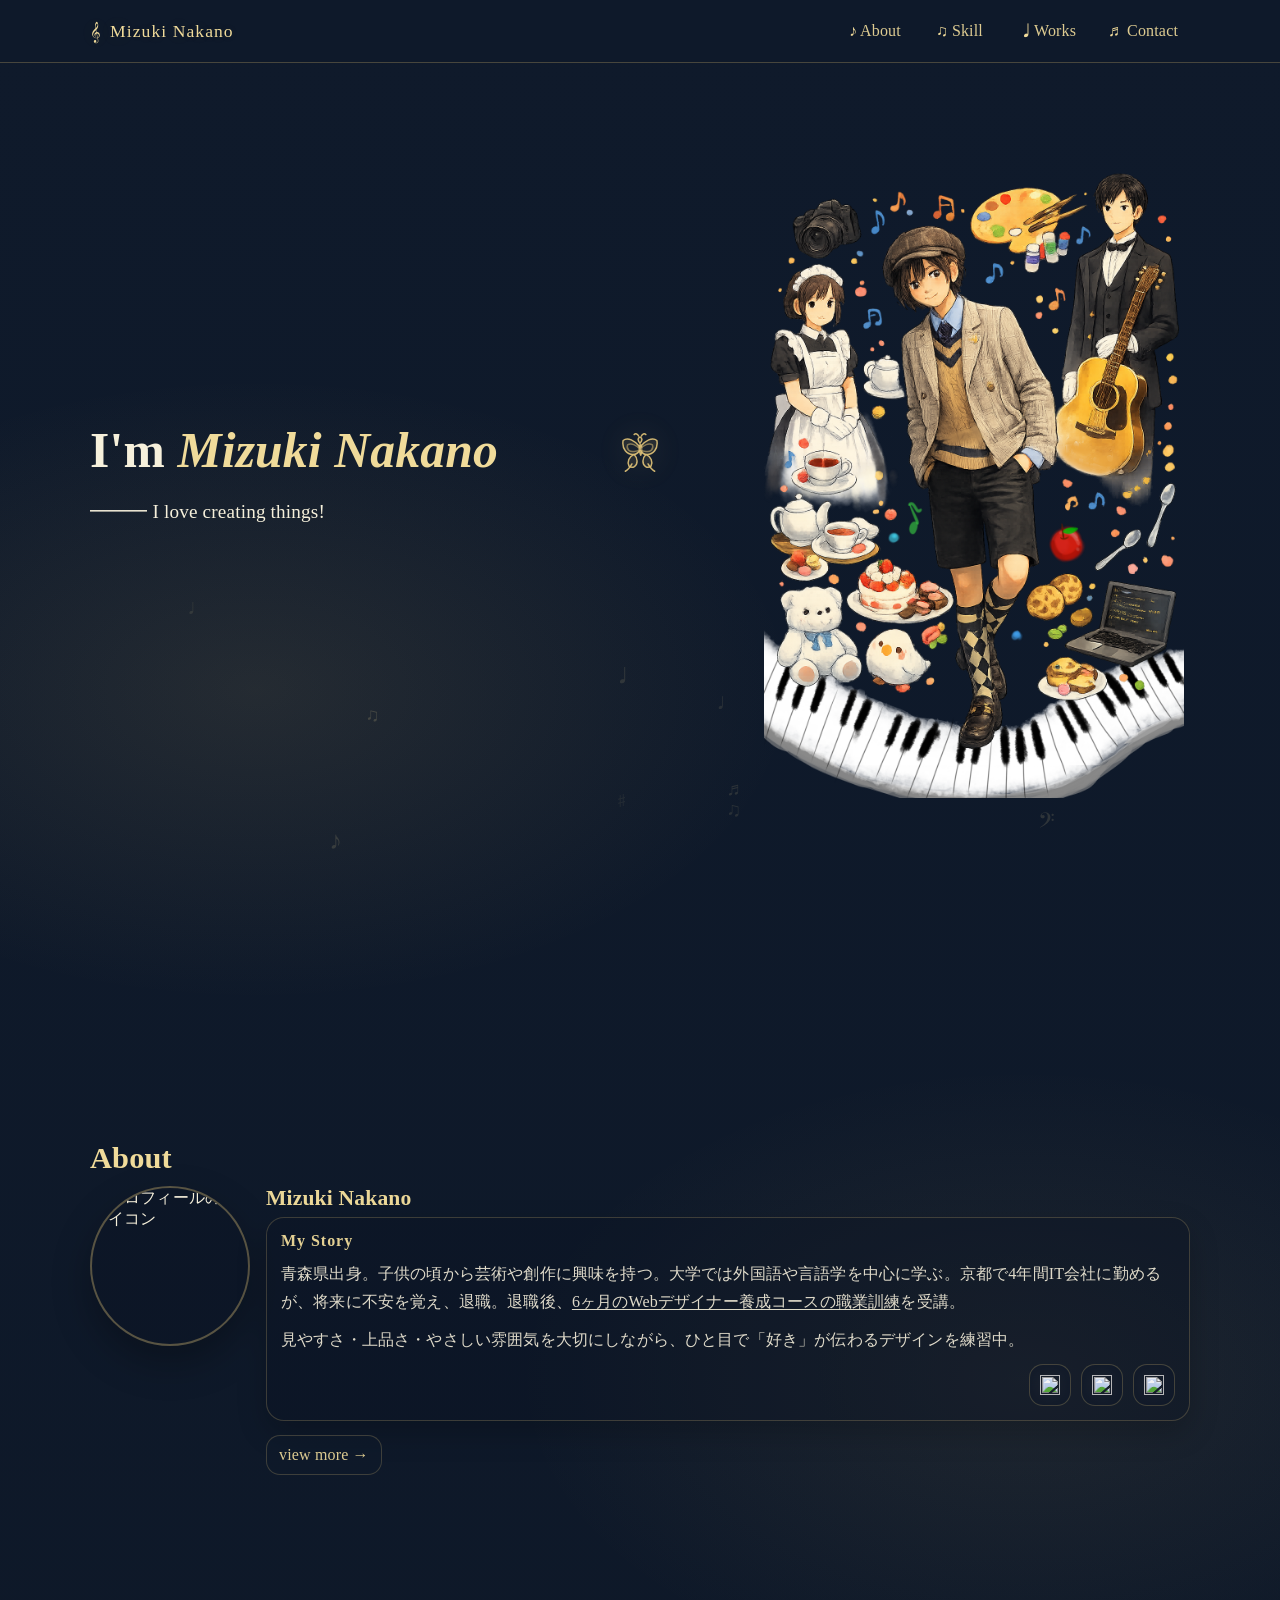
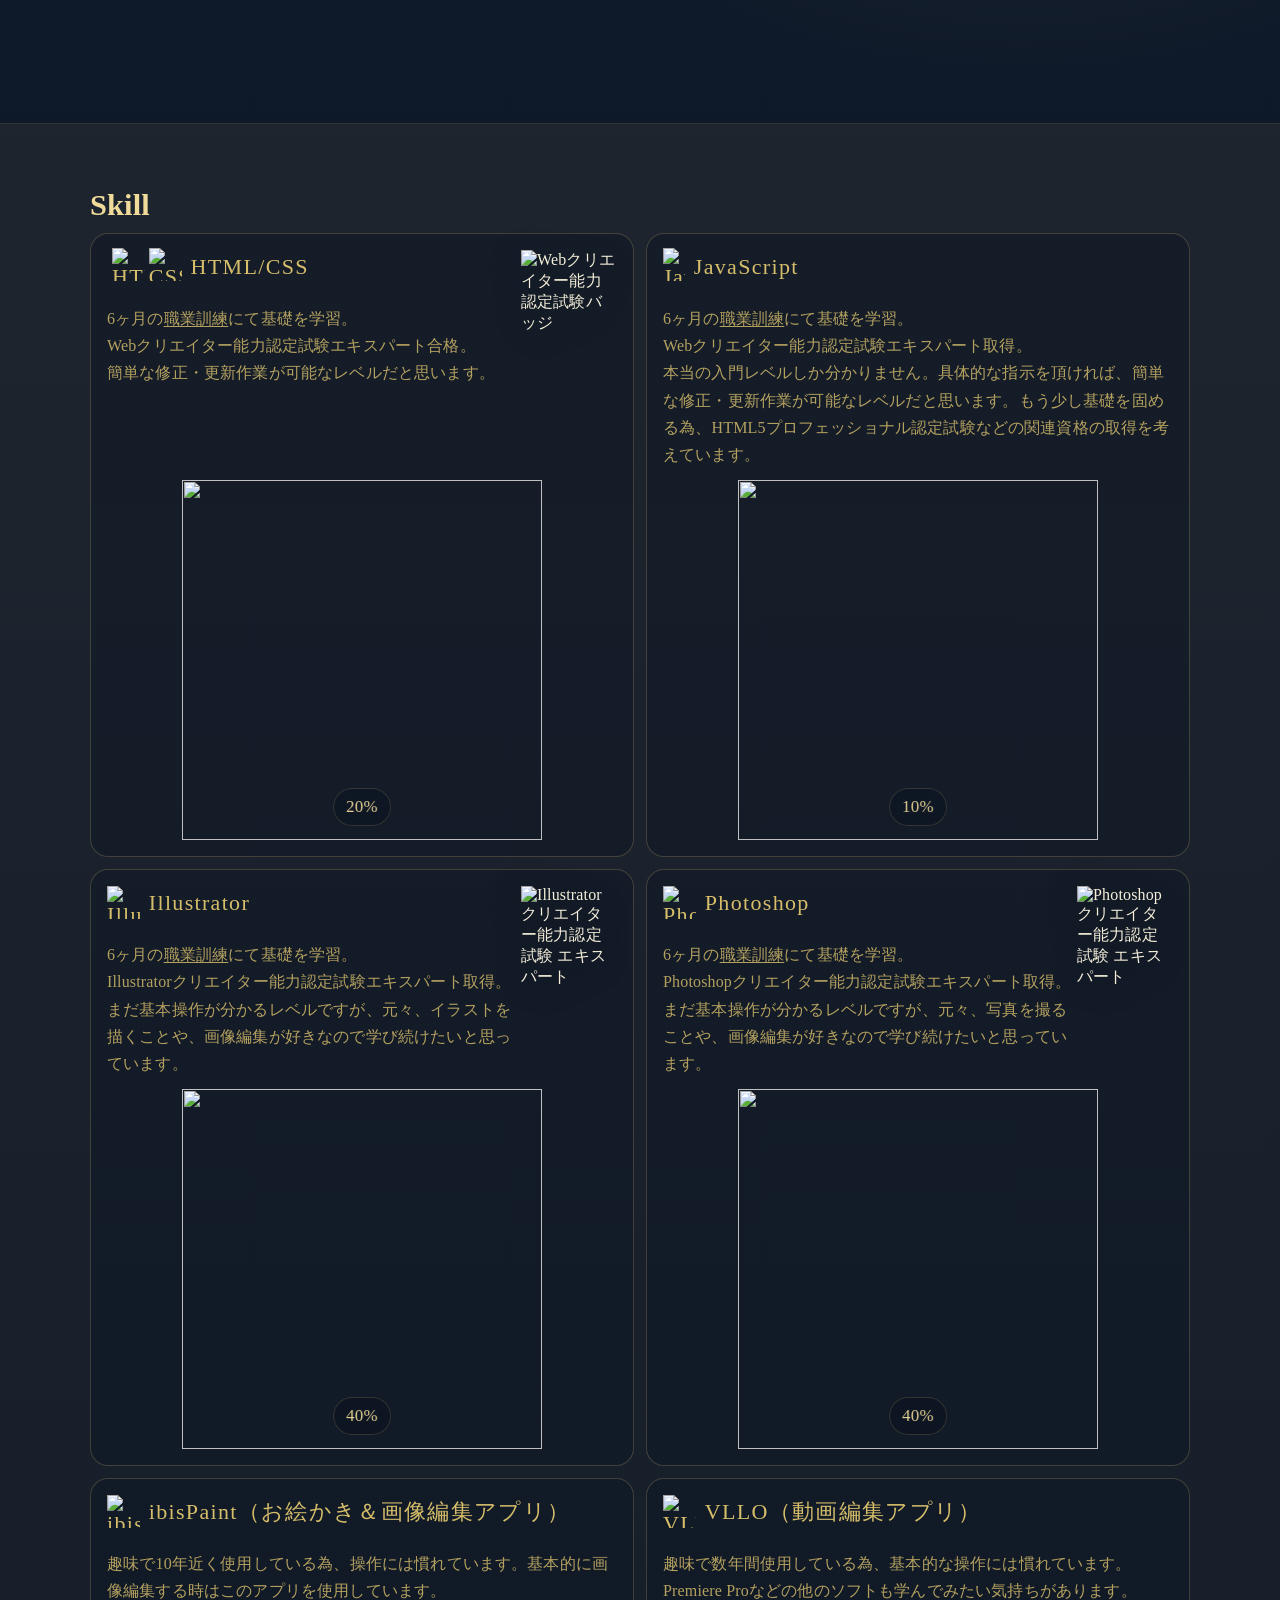
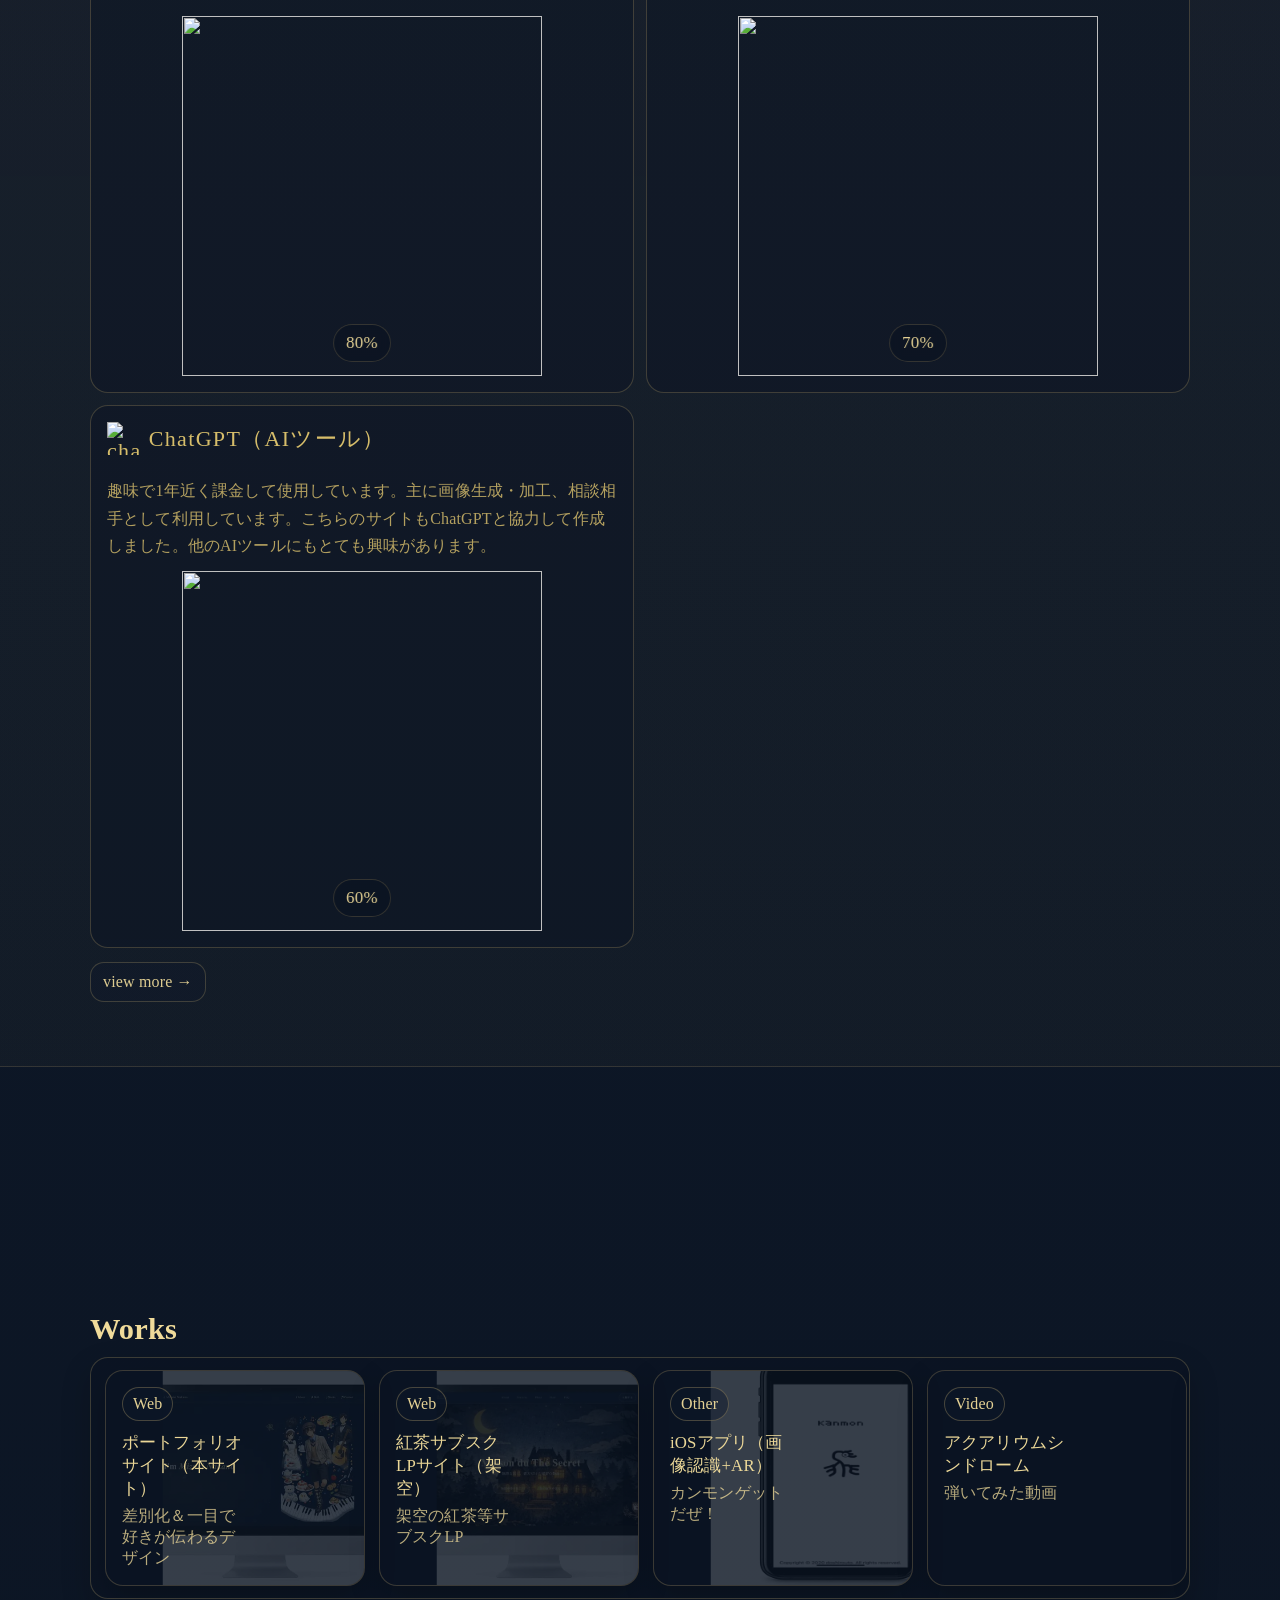
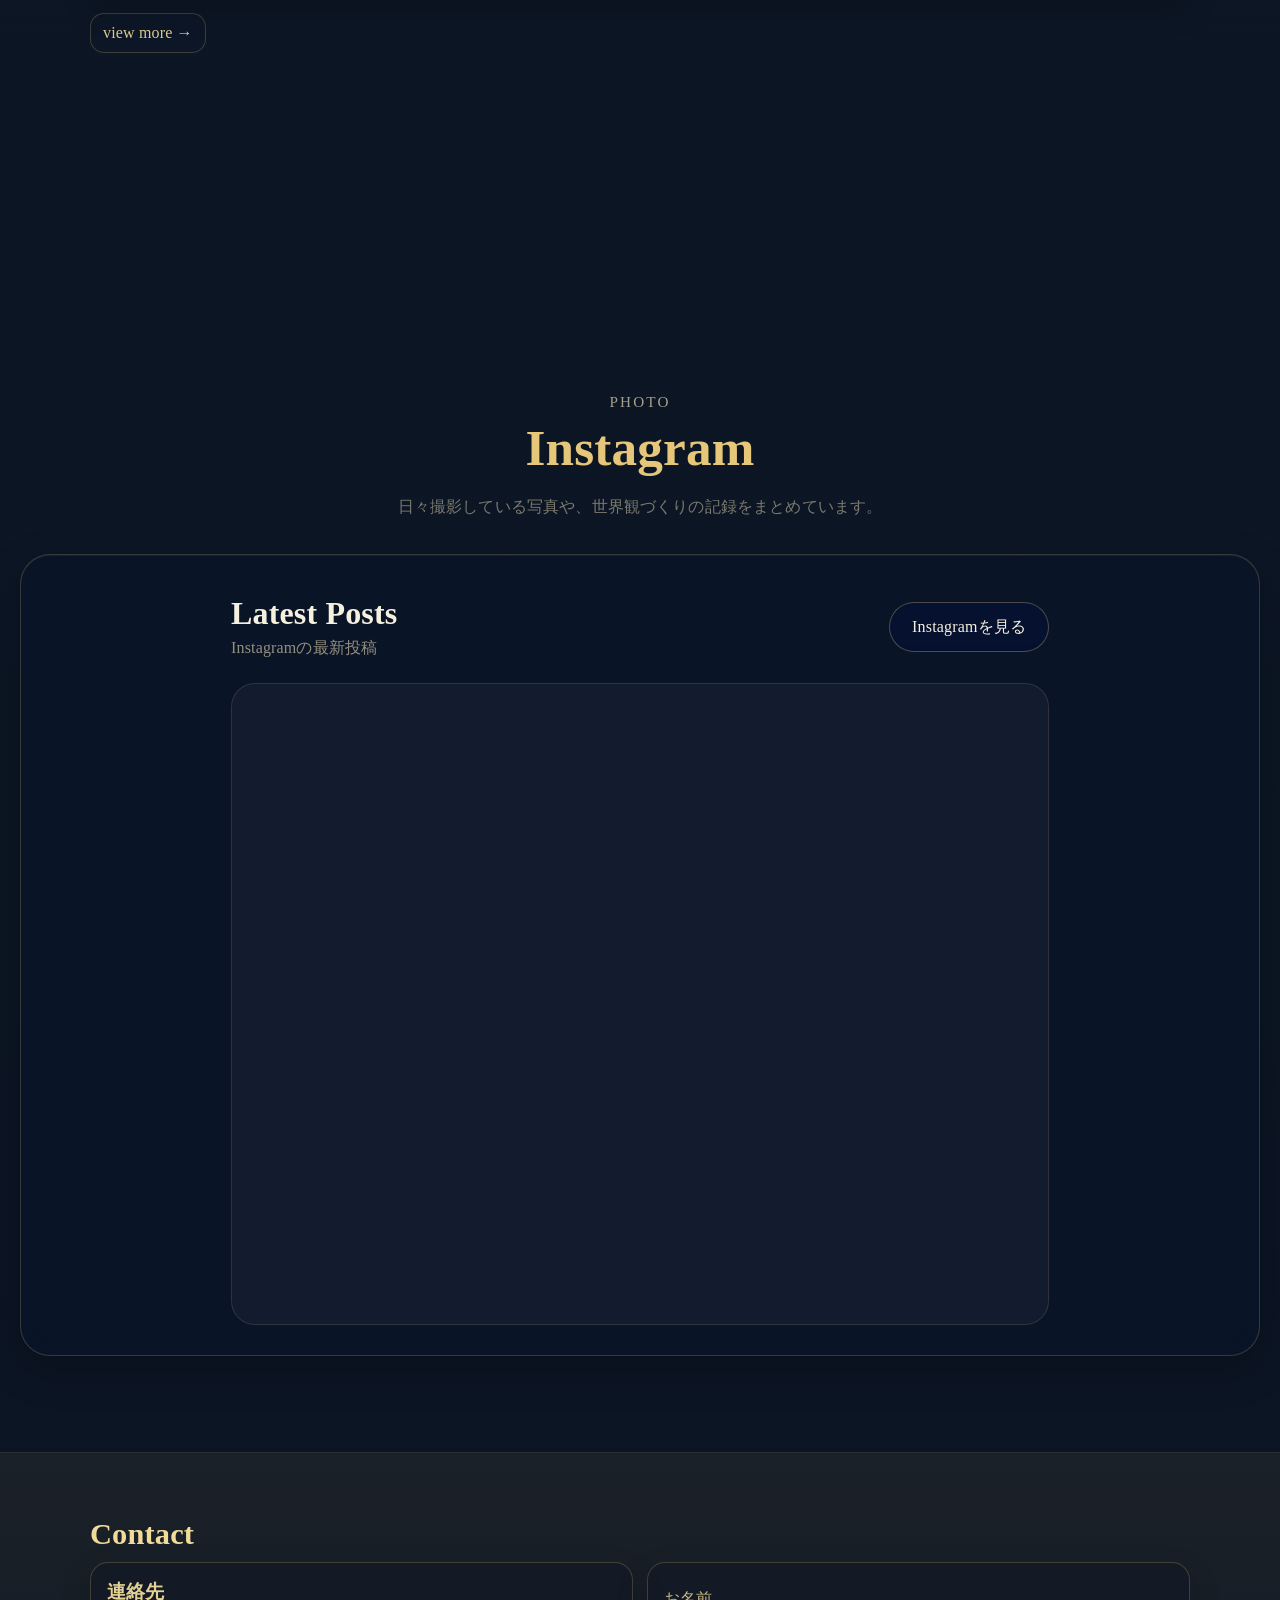
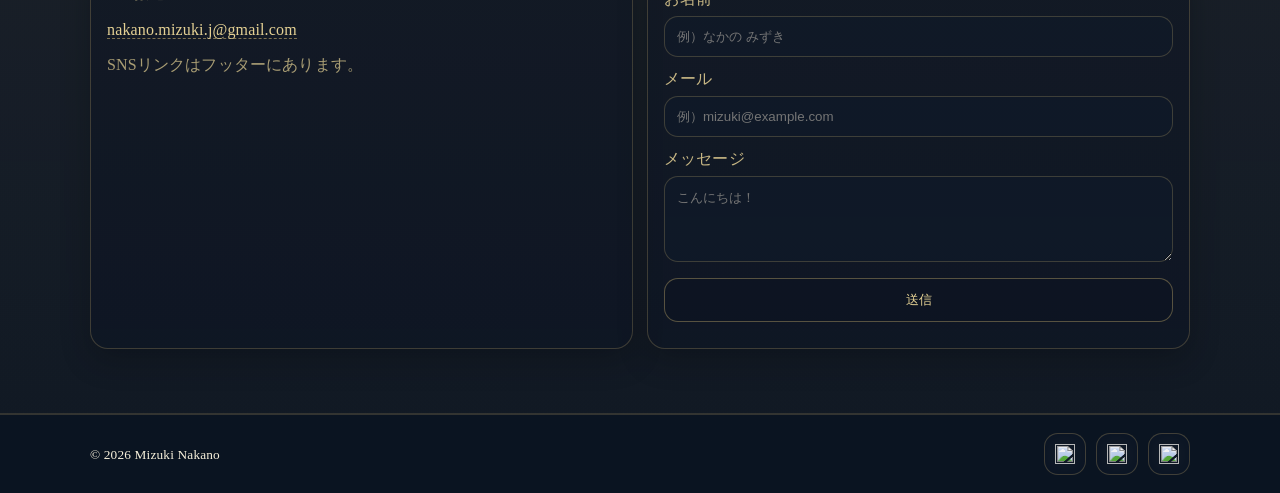
==== commit 86f795da: "Photo追加" ====
--- a/index.html
+++ b/index.html
@@ -246,6 +246,47 @@
 </div>
 </div>
 </section>
+
+
+<section class="photo-section" id="photo">
+  <div class="section-heading">
+    <p class="section-heading__sub">PHOTO</p>
+    <h2 class="section-heading__title section-title">Instagram</h2>
+    <p class="section-heading__lead">
+      日々撮影している写真や、世界観づくりの記録をまとめています。
+    </p>
+  </div>
+
+  <div class="photo-card">
+    <div class="photo-card__header">
+      <div>
+        <h3 class="photo-card__title">Latest Posts</h3>
+        <p class="photo-card__text">Instagramの最新投稿</p>
+      </div>
+
+      <a
+        class="photo-card__link"
+        href="https://www.instagram.com/mii_nya0704/"
+        target="_blank"
+        rel="noopener noreferrer"
+      >
+        Instagramを見る
+      </a>
+    </div>
+
+    <div class="instagram-embed-wrap">
+      <iframe
+        src="https://snapwidget.com/embed/1119909"
+        class="snapwidget-widget"
+        frameborder="0"
+        scrolling="auto"
+        allowtransparency="true"
+        title="Instagram"
+      ></iframe>
+    </div>
+  </div>
+</section>
+
 <section class="section section--soft" id="contact">
 <div class="wrap">
 <h2 class="section__title">Contact</h2>
--- a/style.css
+++ b/style.css
@@ -2406,3 +2406,190 @@
   #hero-comment{
     font-size:1.2rem;
   }
+
+
+  /* Instagram */
+.photo-section{
+  padding: 96px 20px;
+}
+
+.photo-section .section-heading{
+  max-width: 760px;
+  margin: 0 auto 32px;
+  text-align: center;
+}
+
+.photo-section .section-heading__sub{
+  margin: 0 0 8px;
+  font-size: 0.95rem;
+  letter-spacing: 0.14em;
+  color: rgba(232, 220, 182, 0.7);
+}
+
+.photo-section .section-heading__title{
+  margin: 0 0 14px;
+  font-size: clamp(2.4rem, 4vw, 4rem);
+  line-height: 1.15;
+  color: var(--gold);
+}
+
+.photo-section .section-heading__lead{
+  margin: 0;
+  line-height: 1.9;
+  color: rgba(232, 220, 182, 0.5);
+}
+
+.photo-card{
+  max-width: 1280px;
+  margin: 0 auto;
+  padding: 32px;
+  border: 1px solid rgba(212, 189, 126, 0.22);
+  border-radius: 30px;
+  background: rgba(10, 20, 44, 0.46);
+  box-shadow:
+    0 14px 40px rgba(0, 0, 0, 0.22),
+    inset 0 1px 0 rgba(255,255,255,0.05);
+  backdrop-filter: blur(10px);
+}
+
+.photo-card__header{
+  display: flex;
+  align-items: center;
+  justify-content: space-between;
+  gap: 20px;
+  margin-bottom: 24px;
+}
+
+.photo-card__title{
+  margin: 0 0 6px;
+  font-size: 2rem;
+  color: #f6f0df;
+}
+
+.photo-card__text{
+  margin: 0;
+  color: rgba(232, 220, 182, 0.62);
+}
+
+.photo-card__link{
+  display: inline-flex;
+  align-items: center;
+  justify-content: center;
+  min-height: 50px;
+  padding: 0 22px;
+  border-radius: 999px;
+  border: 1px solid rgba(212, 189, 126, 0.35);
+  background: rgba(6, 18, 48, 0.92);
+  color: #f6f0df;
+  text-decoration: none;
+  transition: transform .2s ease, background .2s ease, border-color .2s ease;
+}
+
+.photo-card__link:hover{
+  transform: translateY(-1px);
+  background: rgba(12, 30, 72, 0.96);
+  border-color: rgba(212, 189, 126, 0.6);
+}
+
+/* まず今のベース */
+.instagram-embed-wrap{
+  width: 100%;
+  border-radius: 24px;
+  overflow: hidden;
+  background: rgba(255,255,255,0.04);
+  border: 1px solid rgba(212, 189, 126, 0.14);
+}
+
+.snapwidget-widget{
+  display: block;
+  width: 100%;
+  border: none;
+  background: transparent;
+}
+
+/* PC */
+@media (min-width: 1090px){
+  .photo-card{
+    padding: 40px 210px 30px;
+    box-sizing: border-box;
+  }
+
+  .instagram-embed-wrap{
+    padding: 0;
+  }
+
+  .snapwidget-widget{
+    height: 640px;
+  }
+}
+
+@media (min-width: 860px)and (max-width: 1090px){
+  .photo-card{
+    padding: 40px 110px 30px;
+    box-sizing: border-box;
+  }
+
+  .instagram-embed-wrap{
+    padding: 0;
+  }
+
+  .snapwidget-widget{
+    height: 640px;
+  }
+}
+
+/* タブレット〜小さめPC */
+@media (min-width: 641px) and (max-width: 859px){
+  .photo-card{
+    padding: 22px;
+    border-radius: 22px;
+  }
+
+  .photo-card__header{
+    flex-direction: column;
+    align-items: flex-start;
+  }
+
+  .photo-card__title{
+    font-size: 1.6rem;
+  }
+
+  .instagram-embed-wrap{
+    padding: 0;
+    border-radius: 20px;
+  }
+
+  .snapwidget-widget{
+    height: 760px;
+  }
+}
+
+/* スマホ */
+@media (max-width: 640px){
+  .photo-section{
+    padding: 72px 16px;
+  }
+
+  .photo-card{
+    padding: 16px;
+    border-radius: 18px;
+  }
+
+  .photo-card__header{
+    flex-direction: column;
+    align-items: flex-start;
+  }
+
+  .photo-card__title{
+    font-size: 1.45rem;
+  }
+
+  .instagram-embed-wrap{
+    padding: 0;
+    border-radius: 16px;
+  }
+
+  .snapwidget-widget{
+    height: 520px;
+  }
+}
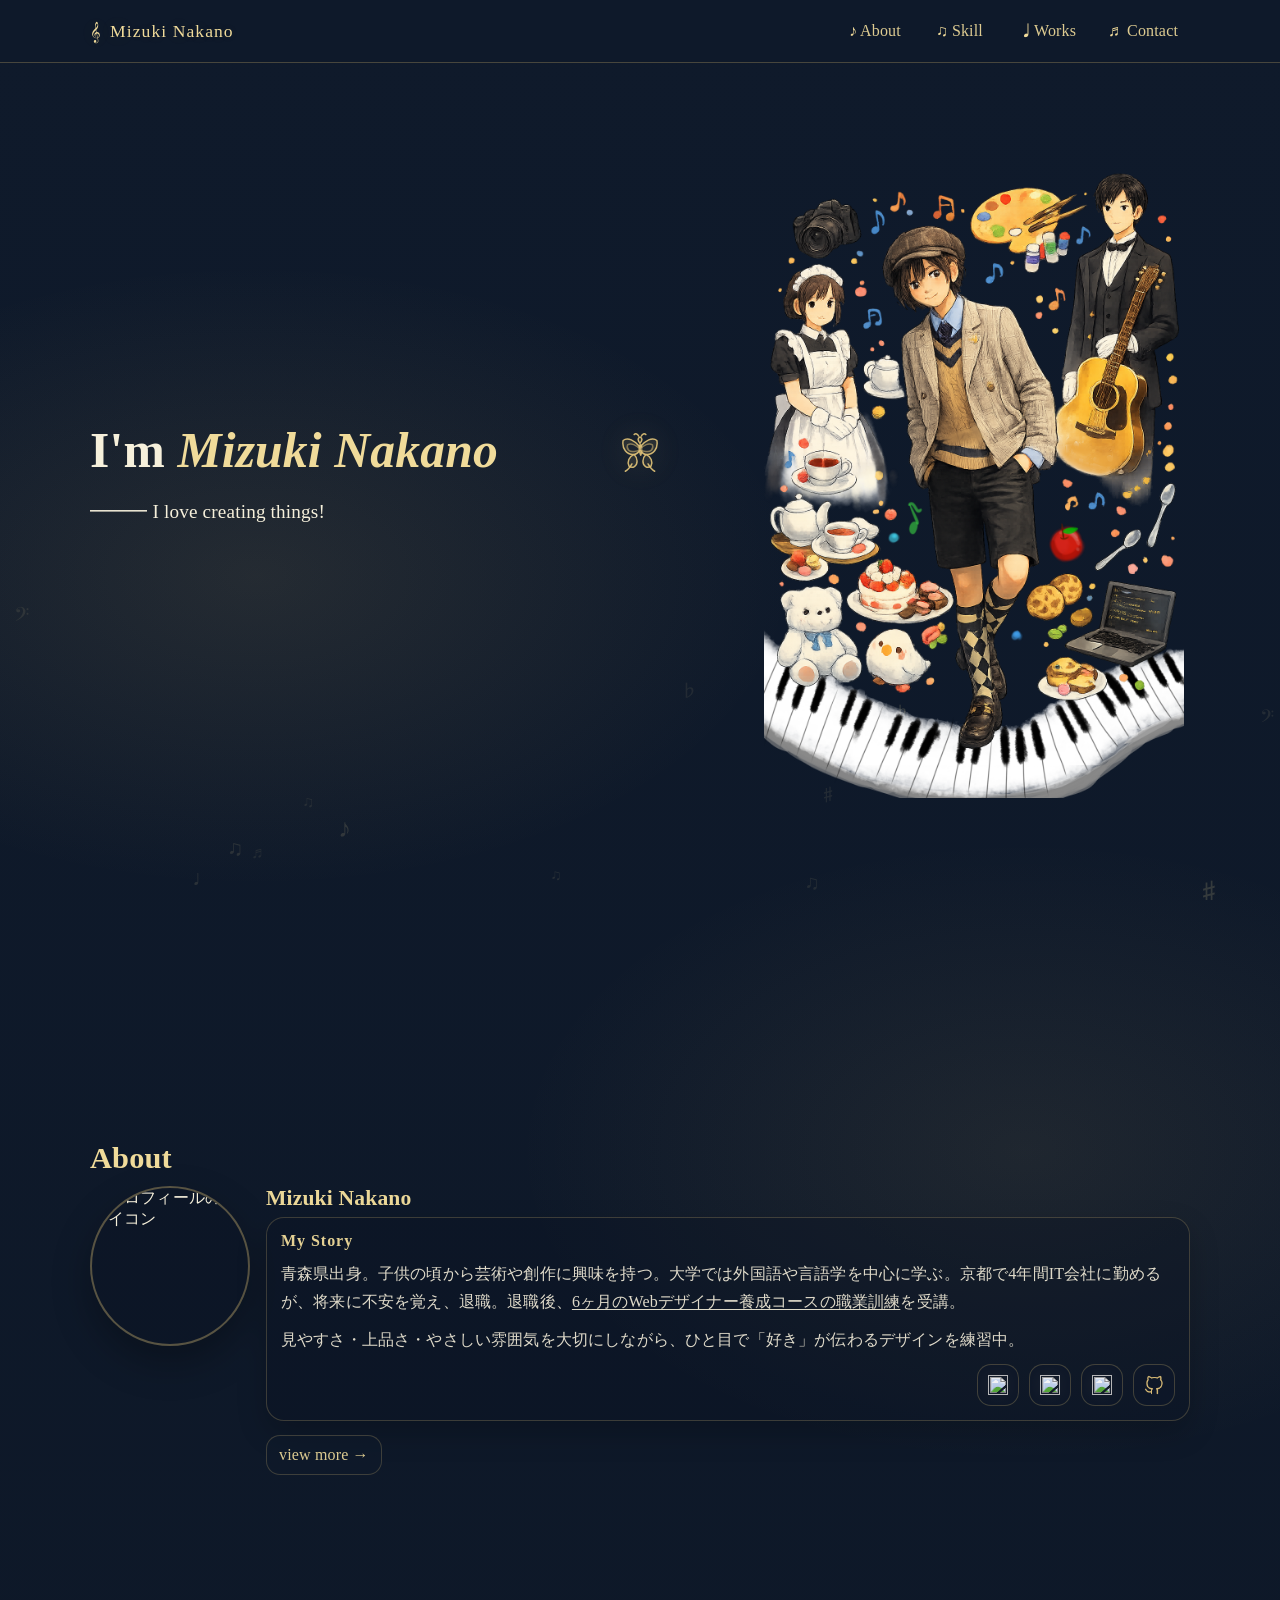
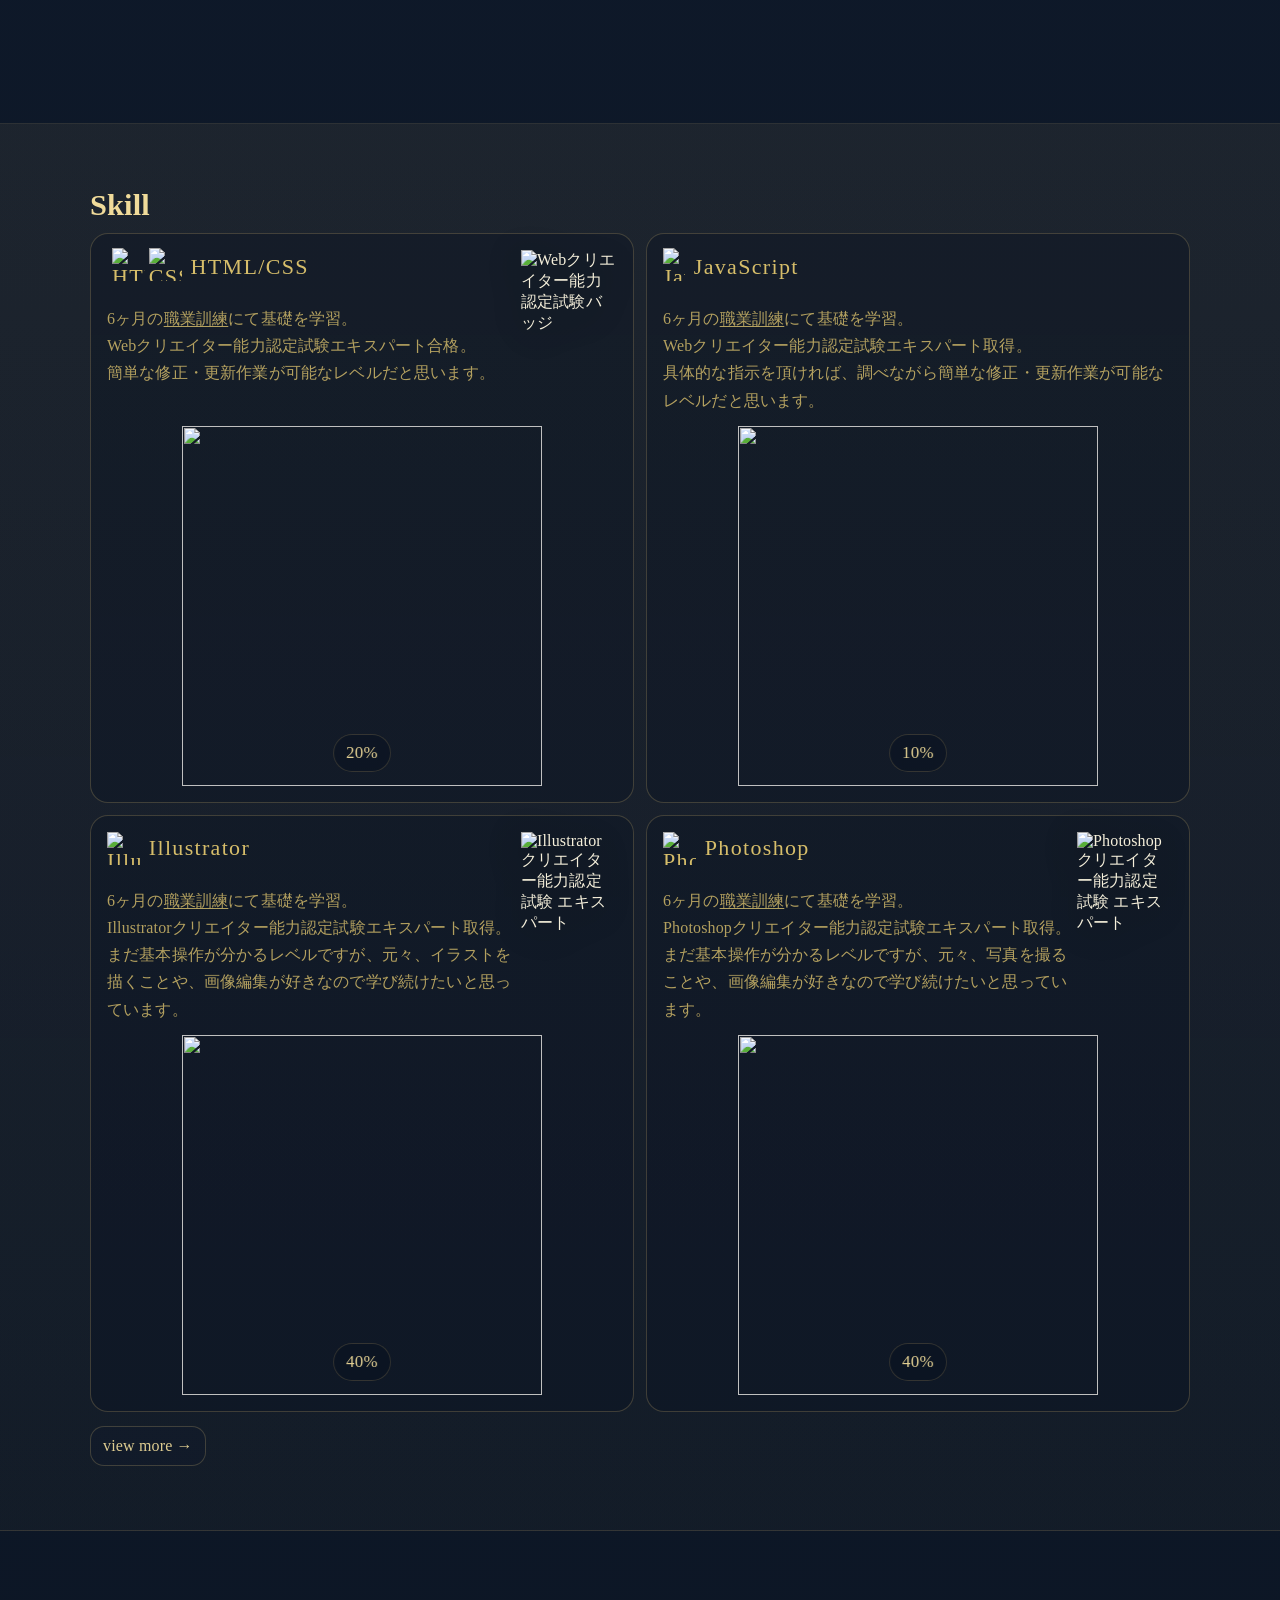
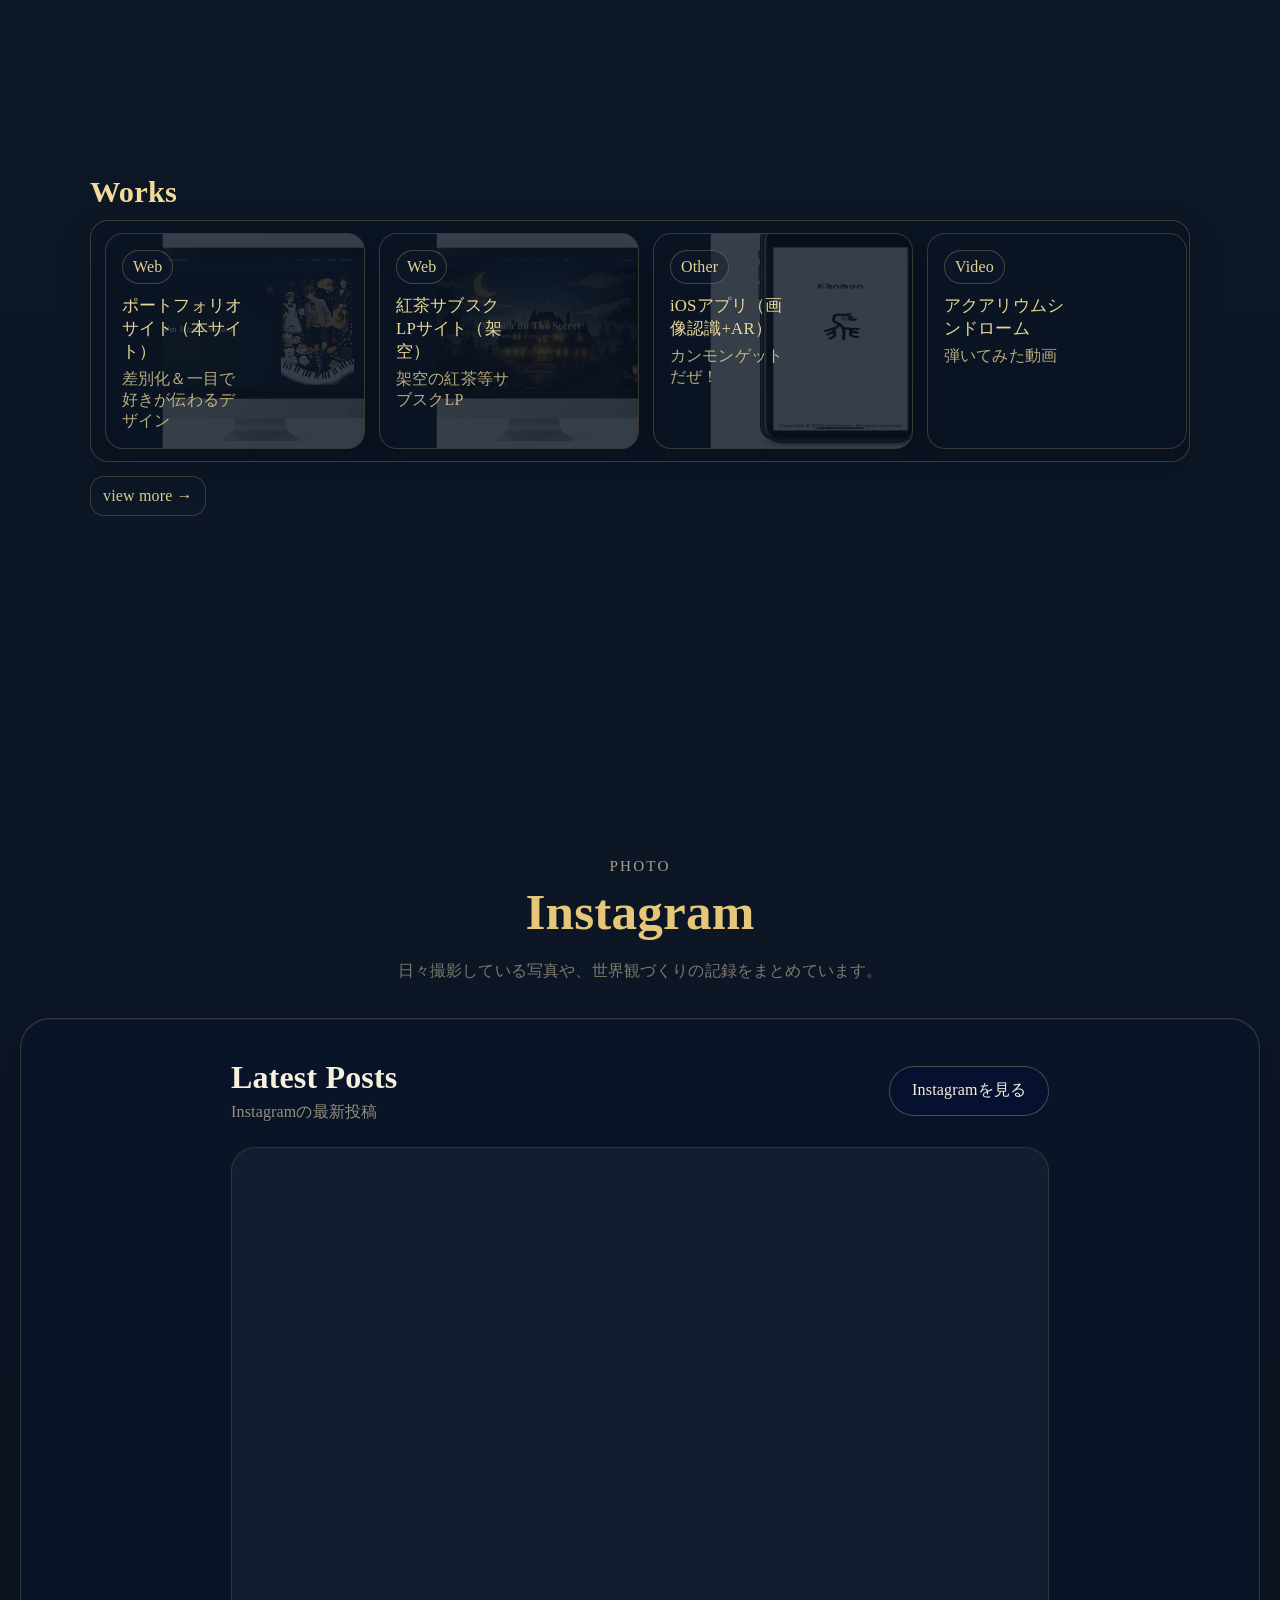
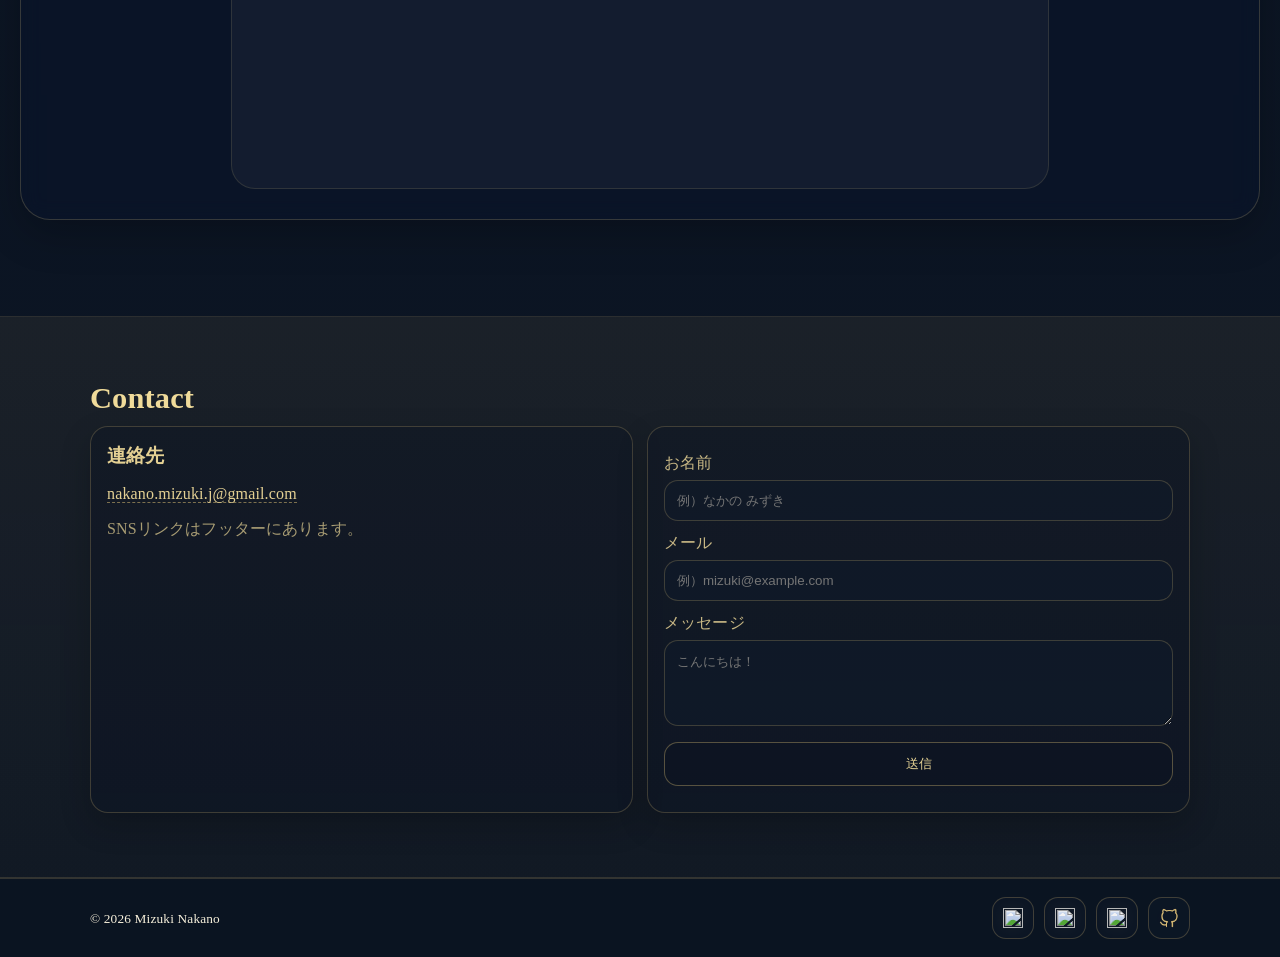
==== commit f7a40346: "githubアイコン追加。About修正。Skill修正。" ====
--- a/index.html
+++ b/index.html
@@ -62,6 +62,10 @@
 <a aria-label="Video" class="social__link" href="https://www.youtube.com/@vvh0_1z_3e" rel="noreferrer" target="_blank">
 <img alt="" src="assets/icons/youtube.svg"/>
 </a>
+</a>
+  <a id="github" aria-label="github" class="social__link" href="https://github.com/mii-nya" rel="noreferrer" target="_blank">
+<img alt="" src="assets/icons/github.png"/>
+</a>
 </div>
 </div>
 <div class="viewmore">
@@ -98,7 +102,7 @@
 </div>
 <div class="skill-item">
 <div class="skill-item__top"><span class="skill-title"><img src="assets/icons/javascript.svg" alt="JavaScript" class="skill-icon" id="javascript">JavaScript</span></div>
-<p class="skill-item__desc">6ヶ月の<a href="https://www.jeed.go.jp/location/shibu/hokkaido/q2k4vk000000t7z4-att/a1723510893607.pdf" target="_blank" rel="noopener noreferrer" class="link-pdf">職業訓練</a>にて基礎を学習。<br>Webクリエイター能力認定試験エキスパート取得。<br>本当の入門レベルしか分かりません。具体的な指示を頂ければ、簡単な修正・更新作業が可能なレベルだと思います。もう少し基礎を固める為、HTML5プロフェッショナル認定試験などの関連資格の取得を考えています。</p>
+<p class="skill-item__desc">6ヶ月の<a href="https://www.jeed.go.jp/location/shibu/hokkaido/q2k4vk000000t7z4-att/a1723510893607.pdf" target="_blank" rel="noopener noreferrer" class="link-pdf">職業訓練</a>にて基礎を学習。<br>Webクリエイター能力認定試験エキスパート取得。<br>具体的な指示を頂ければ、調べながら簡単な修正・更新作業が可能なレベルだと思います。</p>
 <div class="skill-item__notes">
 <!-- <p class="skill-item__note">6ヶ月の職業訓練にて基礎を学習。</p> -->
 </div>
@@ -161,69 +165,6 @@
   <img class="tea-final" data-final="true" alt="" src="assets/img/tea_anim/cup40_08.png"/>
 </div>
 <div class="teacup-meter__pct">40%</div></div>
-</div>
-</div>
-
-<div class="skill-item">
-<div class="skill-item__top"><span class="skill-title"><img src="assets/icons/ibis.png" alt="ibisPaint" class="skill-icon" id="ibis">ibisPaint（お絵かき＆画像編集アプリ）</span></div>
-<p class="skill-item__desc">趣味で10年近く使用している為、操作には慣れています。基本的に画像編集する時はこのアプリを使用しています。</p>
-<div class="skill-item__notes">
-<!-- <p class="skill-item__note">6ヶ月の職業訓練にて基礎を学習。</p> -->
-</div>
-<div class="skill-item__meter"><div class="teacup-meter teacup-meter--pour" data-level="65">
-<div aria-hidden="true" class="teacup-meter__stack tea-container">
-  <img class="tea-base" alt="" src="assets/img/tea_anim/cup60_01.png"/>
-  <img class="tea-frame" data-frame="2" alt="" src="assets/img/tea_anim/cup60_02.png"/>
-  <img class="tea-frame" data-frame="3" alt="" src="assets/img/tea_anim/cup60_03.png"/>
-  <img class="tea-frame" data-frame="4" alt="" src="assets/img/tea_anim/cup80_04.png"/>
-  <img class="tea-frame" data-frame="5" alt="" src="assets/img/tea_anim/cup80_05.png"/>
-  <img class="tea-frame" data-frame="6" alt="" src="assets/img/tea_anim/cup80_06.png"/>
-  <img class="tea-frame" data-frame="7" alt="" src="assets/img/tea_anim/cup80_07.png"/>
-  <img class="tea-final" data-final="true" alt="" src="assets/img/tea_anim/cup80_08.png"/>
-</div>
-<div class="teacup-meter__pct">80%</div></div>
-</div>
-</div>
-
-<div class="skill-item">
-<div class="skill-item__top"><span class="skill-title"><img src="assets/icons/vllo.png" alt="VLLO" class="skill-icon" id="vllo">VLLO（動画編集アプリ）</span></div>
-<p class="skill-item__desc">趣味で数年間使用している為、基本的な操作には慣れています。Premiere Proなどの他のソフトも学んでみたい気持ちがあります。</p>
-<div class="skill-item__notes">
-<!-- <p class="skill-item__note">6ヶ月の職業訓練にて基礎を学習。</p> -->
-</div>
-<div class="skill-item__meter"><div class="teacup-meter teacup-meter--pour" data-level="65">
-<div aria-hidden="true" class="teacup-meter__stack tea-container">
-  <img class="tea-base" alt="" src="assets/img/tea_anim/cup60_01.png"/>
-  <img class="tea-frame" data-frame="2" alt="" src="assets/img/tea_anim/cup60_02.png"/>
-  <img class="tea-frame" data-frame="3" alt="" src="assets/img/tea_anim/cup60_03.png"/>
-  <img class="tea-frame" data-frame="4" alt="" src="assets/img/tea_anim/cup60_04.png"/>
-  <img class="tea-frame" data-frame="5" alt="" src="assets/img/tea_anim/cup70_05.png"/>
-  <img class="tea-frame" data-frame="6" alt="" src="assets/img/tea_anim/cup70_06.png"/>
-  <img class="tea-frame" data-frame="7" alt="" src="assets/img/tea_anim/cup70_07.png"/>
-  <img class="tea-final" data-final="true" alt="" src="assets/img/tea_anim/cup70_08.png"/>
-</div>
-<div class="teacup-meter__pct">70%</div></div>
-</div>
-</div>
-
-<div class="skill-item">
-<div class="skill-item__top"><span class="skill-title"><img src="assets/icons/chatGPT.svg" alt="chatGPT" class="skill-icon" id="chatGPT">ChatGPT（AIツール）</span></div>
-<p class="skill-item__desc">趣味で1年近く課金して使用しています。主に画像生成・加工、相談相手として利用しています。こちらのサイトもChatGPTと協力して作成しました。他のAIツールにもとても興味があります。</p>
-<div class="skill-item__notes">
-<!-- <p class="skill-item__note">6ヶ月の職業訓練にて基礎を学習。</p> -->
-</div>
-<div class="skill-item__meter"><div class="teacup-meter teacup-meter--pour" data-level="65">
-<div aria-hidden="true" class="teacup-meter__stack tea-container">
-  <img class="tea-base" alt="" src="assets/img/tea_anim/cup60_01.png"/>
-  <img class="tea-frame" data-frame="2" alt="" src="assets/img/tea_anim/cup60_02.png"/>
-  <img class="tea-frame" data-frame="3" alt="" src="assets/img/tea_anim/cup60_03.png"/>
-  <img class="tea-frame" data-frame="4" alt="" src="assets/img/tea_anim/cup60_04.png"/>
-  <img class="tea-frame" data-frame="5" alt="" src="assets/img/tea_anim/cup60_05.png"/>
-  <img class="tea-frame" data-frame="6" alt="" src="assets/img/tea_anim/cup60_06.png"/>
-  <img class="tea-frame" data-frame="7" alt="" src="assets/img/tea_anim/cup60_07.png"/>
-  <img class="tea-final" data-final="true" alt="" src="assets/img/tea_anim/cup60_08.png"/>
-</div>
-<div class="teacup-meter__pct">60%</div></div>
 </div>
 </div>
 
@@ -331,6 +272,9 @@
 <a aria-label="Video" class="social__link" href="https://www.youtube.com/@vvh0_1z_3e" rel="noreferrer" target="_blank">
 <img alt="" src="assets/icons/youtube.svg"/>
 </a>
+  <a id="github" aria-label="github" class="social__link" href="https://github.com/mii-nya" rel="noreferrer" target="_blank">
+<img alt="" src="assets/icons/github.png"/>
+</a>
 </div>
 </div>
 </footer>
--- a/style.css
+++ b/style.css
@@ -471,6 +471,13 @@
   flex-shrink: 0;
 }
 
+.skill-icon#it{
+  transform: translate(0px, -2px); 
+  width: 1.5em;
+  height: 1.5em;
+  flex-shrink: 0;
+}
+
 @media(max-width:1100px){
 .skill-icon#ai{
   transform: translate(0px, 9px); 
@@ -492,6 +499,10 @@
   transform: translate(0px, -3px); 
   margin-right: 5px;
 }
+.skill-icon#it{
+  transform: translate(0px, 0px); 
+  margin-right: 5px;
+}
 }
 
 
@@ -510,6 +521,10 @@
 }
 .skill-icon#chatGPT{
   transform: translate(0px, 8px); 
+  margin-right: 10px;
+}
+.skill-icon#it{
+  transform: translate(0px, 6px); 
   margin-right: 10px;
 }
 }
@@ -2592,4 +2607,12 @@
   .snapwidget-widget{
     height: 520px;
   }
+}
+
+.skill-item__desc ul{
+  margin-top: 0;
+}
+
+#github img{
+  fill: #e6c77a;
 }
